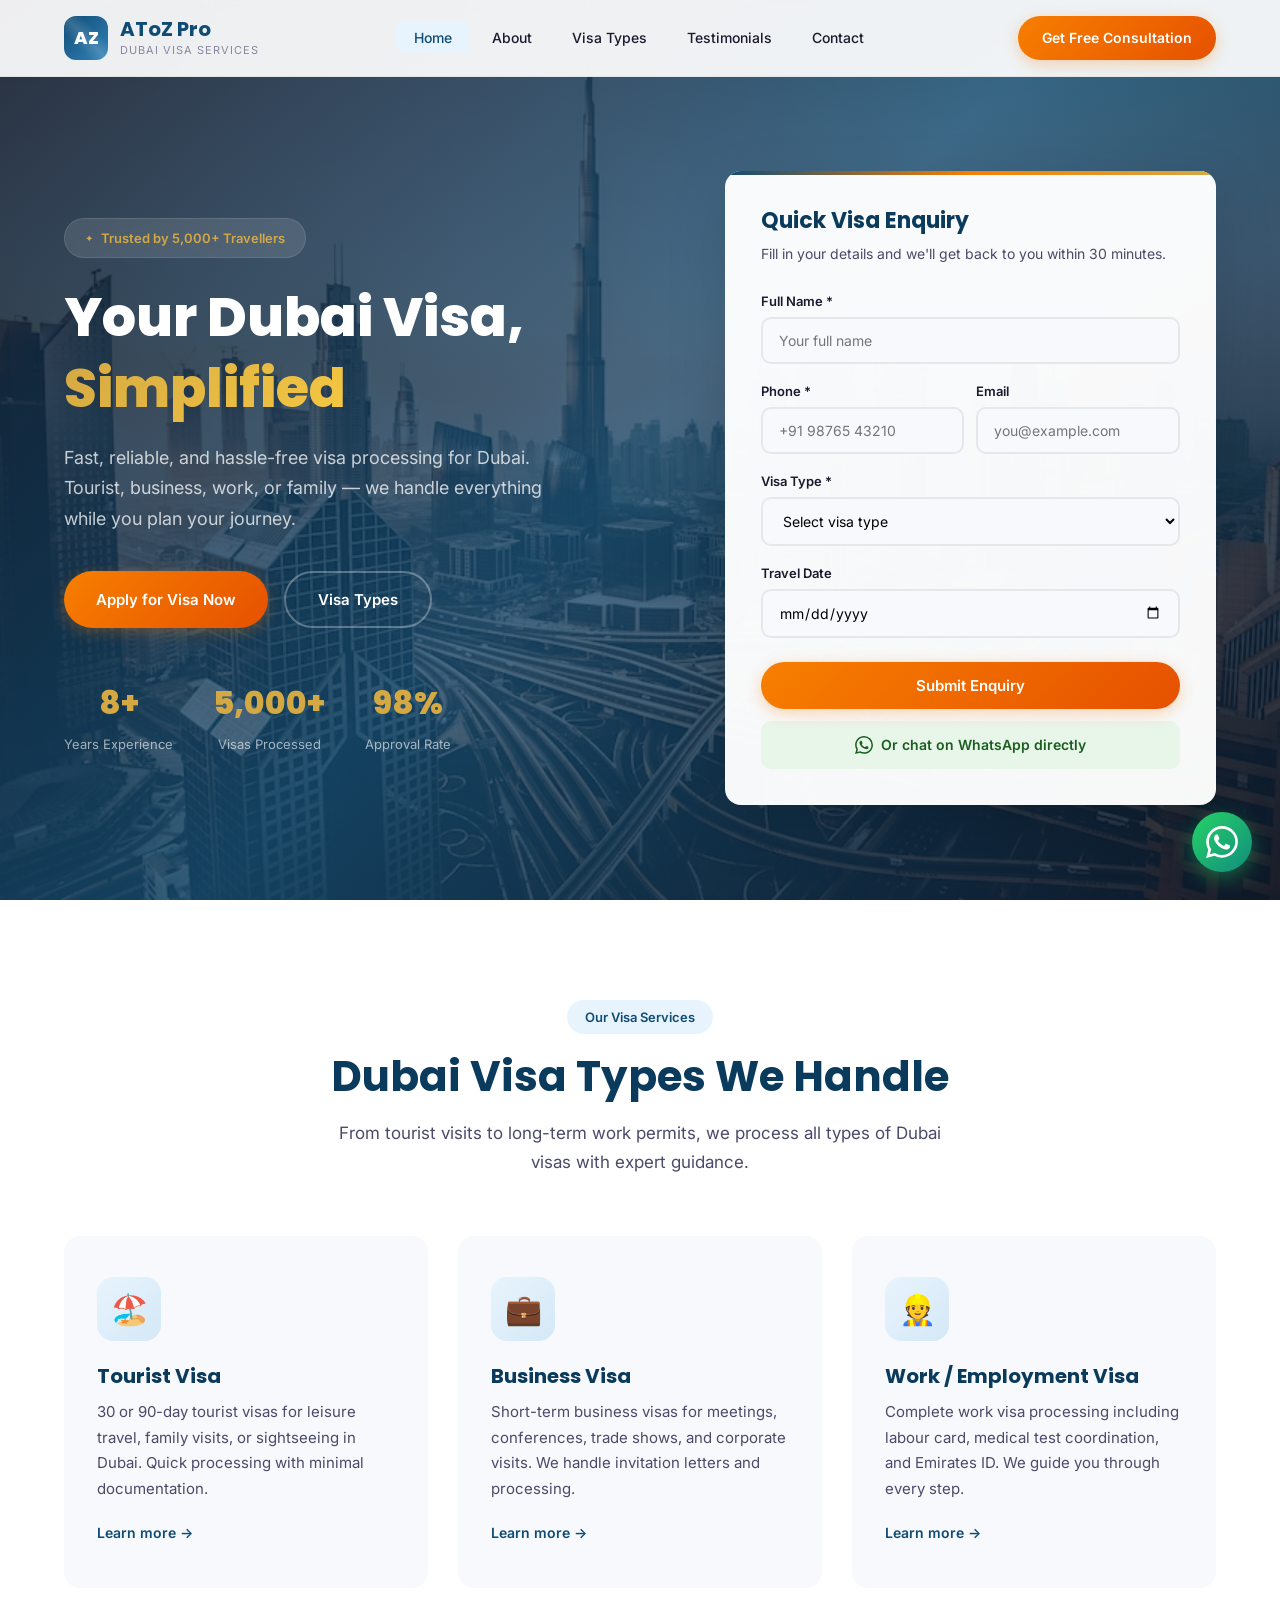
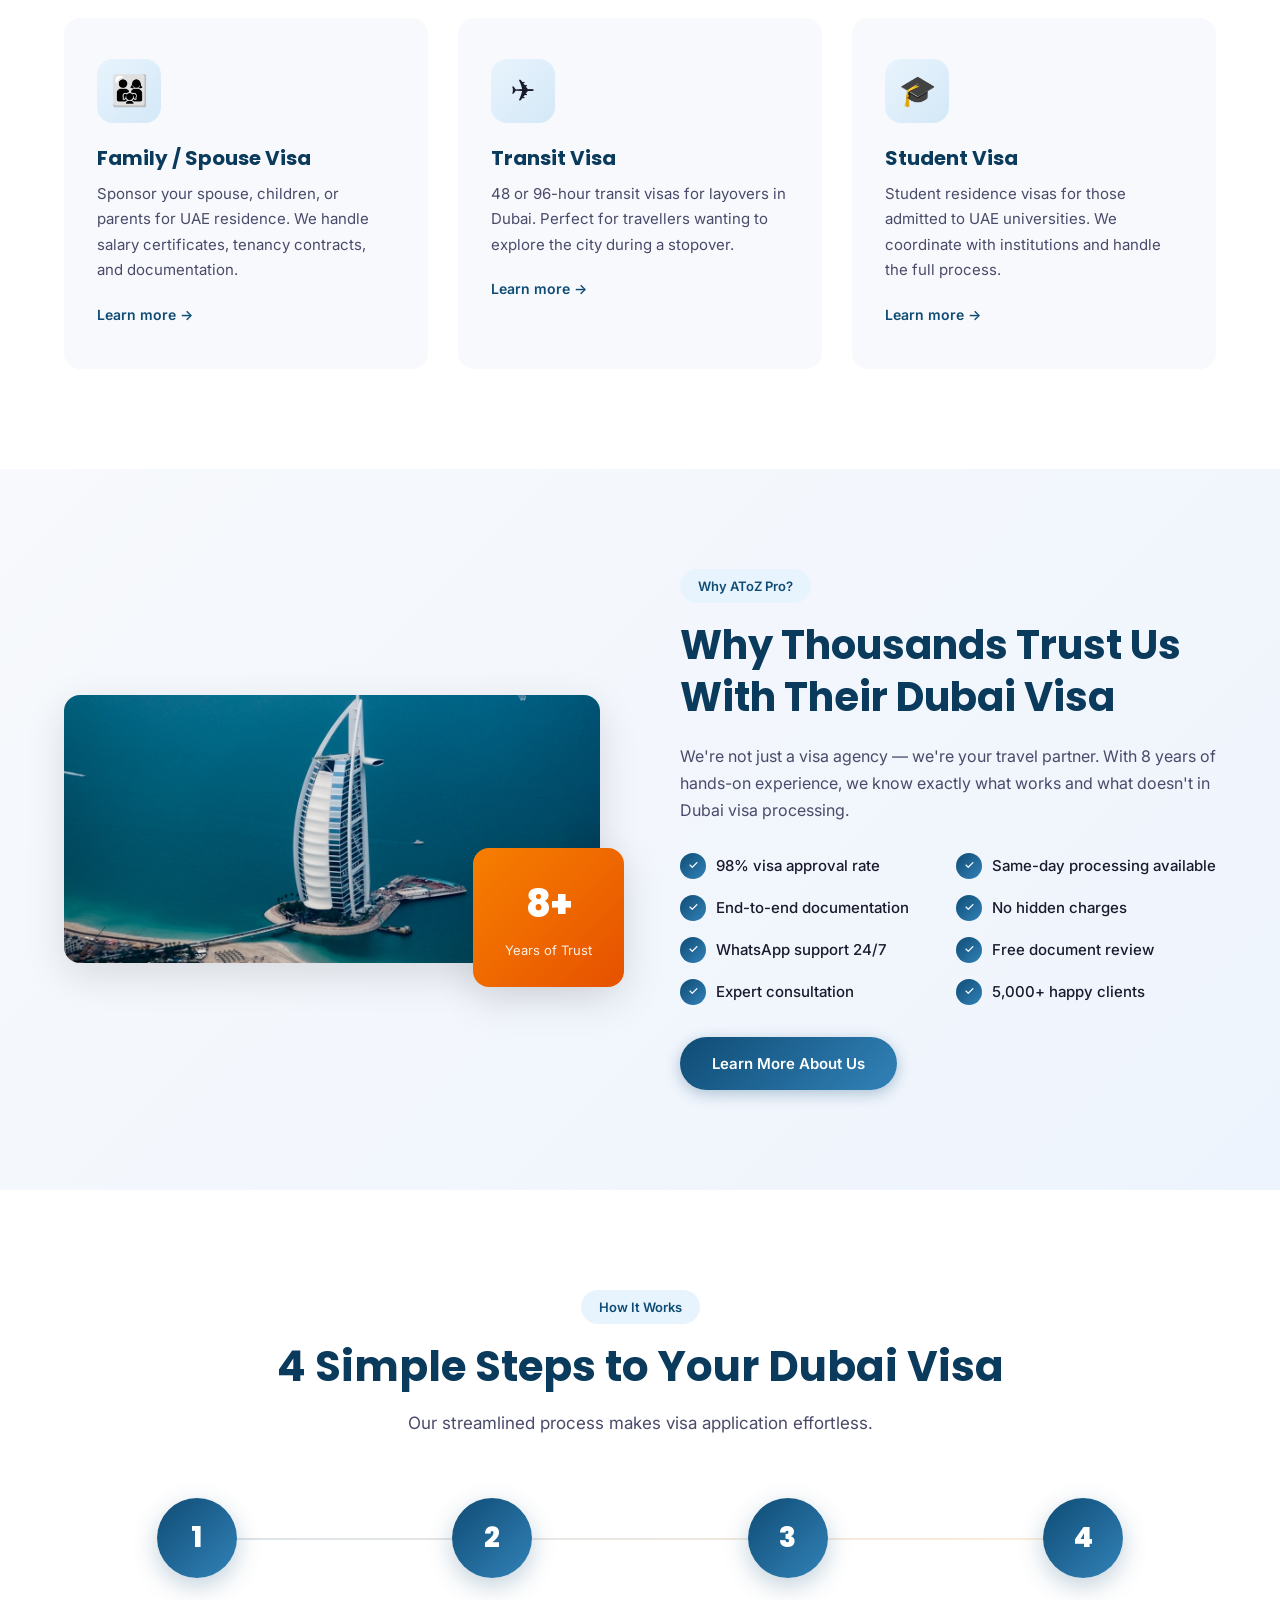
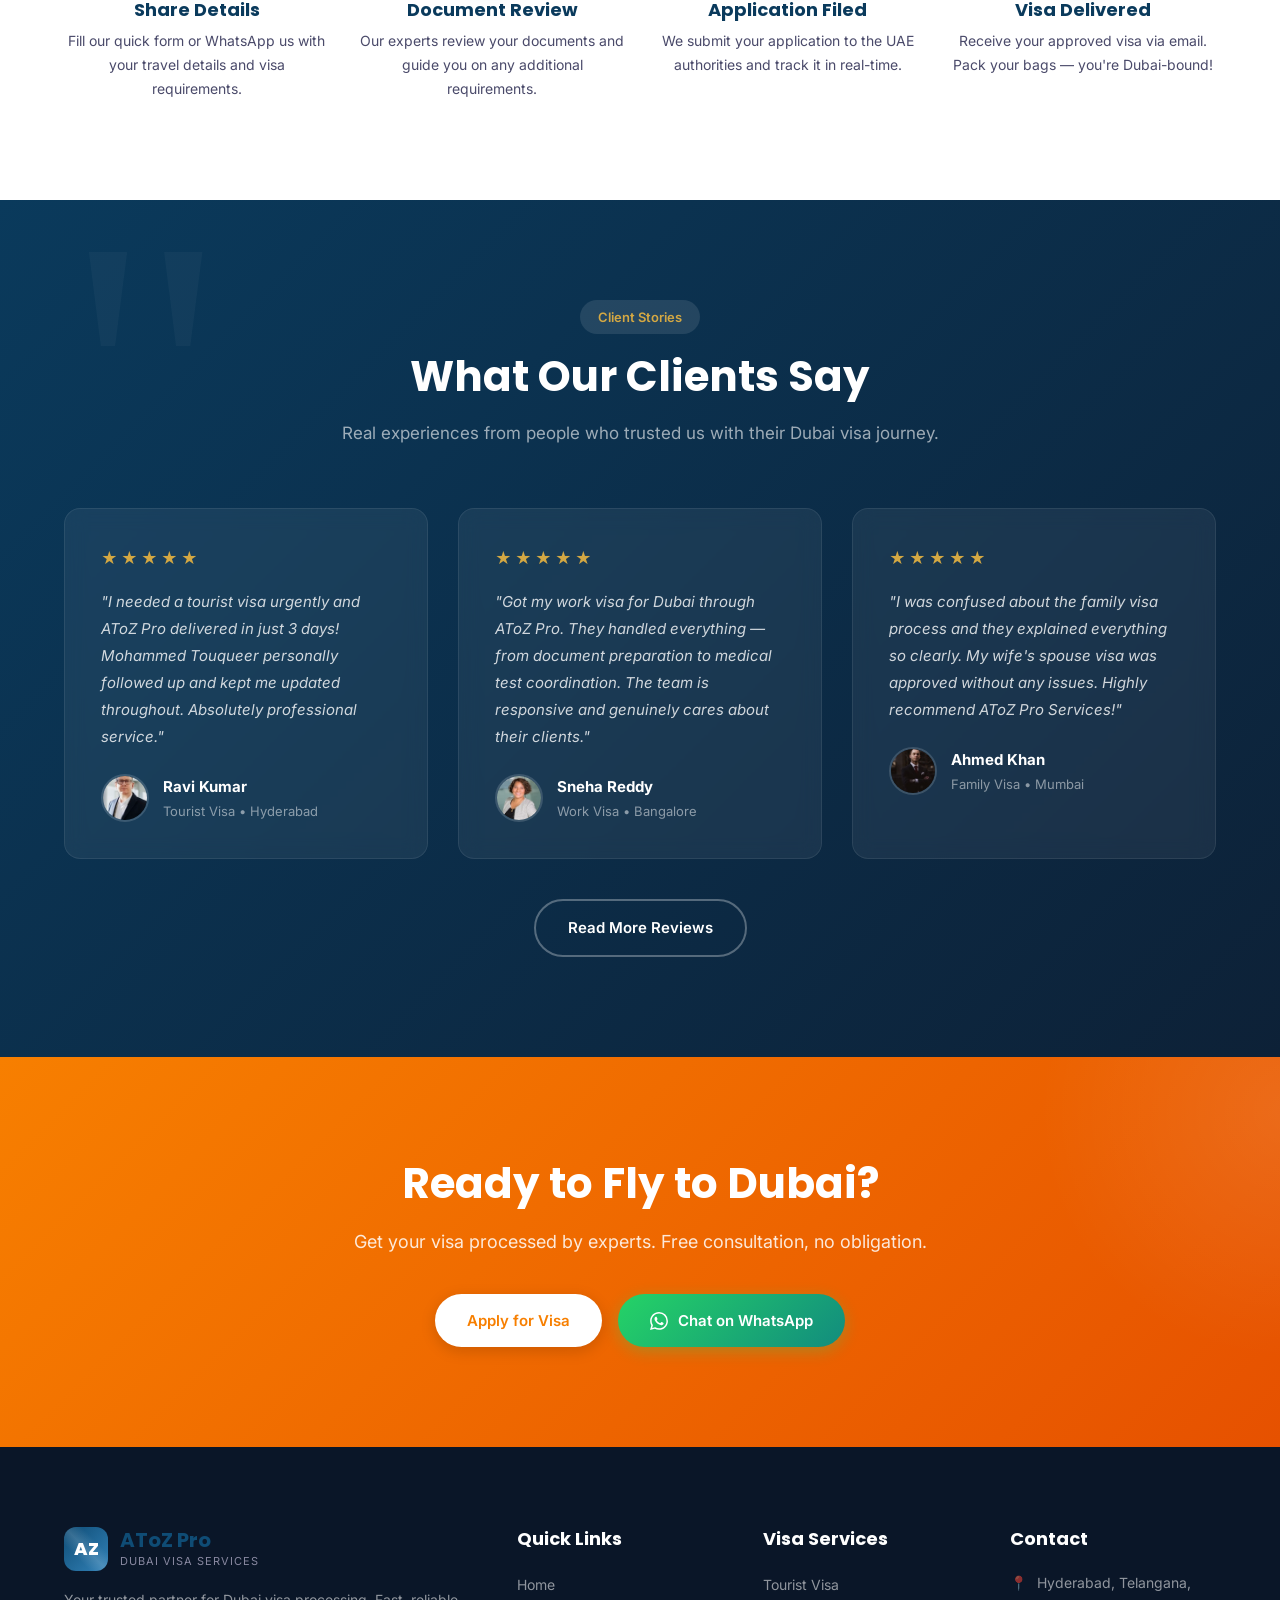
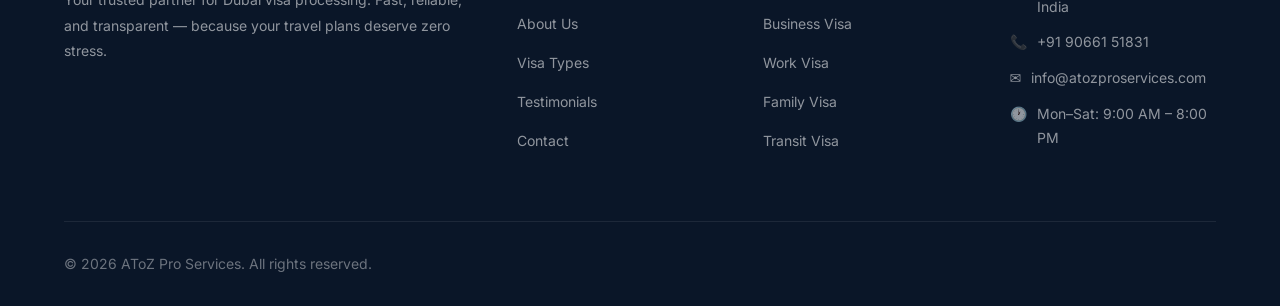
==== index.html @ 7c302116 "Initial commit — AToZ Pro Services website" ====
<!DOCTYPE html>
<html lang="en">
<head>
  <meta charset="UTF-8">
  <meta name="viewport" content="width=device-width, initial-scale=1.0">
  <title>AToZ Pro Services — Dubai Visa Experts | Fast & Reliable Visa Processing</title>
  <meta name="description" content="AToZ Pro Services offers expert Dubai visa processing — tourist, business, work & family visas. 8 years of experience. Get your visa approved fast.">
  <link rel="preconnect" href="https://fonts.googleapis.com">
  <link rel="preconnect" href="https://fonts.gstatic.com" crossorigin>
  <link href="https://fonts.googleapis.com/css2?family=Inter:wght@400;500;600;700&family=Poppins:wght@600;700;800&display=swap" rel="stylesheet">
  <link rel="stylesheet" href="css/style.css">
</head>
<body>

  <!-- Navbar -->
  <nav class="navbar" id="navbar">
    <div class="container nav-inner">
      <a href="index.html" class="logo">
        <div class="logo-mark"><span>AZ</span></div>
        <div class="logo-text">
          <strong>AToZ Pro</strong>
          <small>Dubai Visa Services</small>
        </div>
      </a>
      <ul class="nav-links">
        <li><a href="index.html" class="active">Home</a></li>
        <li><a href="about.html">About</a></li>
        <li><a href="services.html">Visa Types</a></li>
        <li><a href="testimonials.html">Testimonials</a></li>
        <li><a href="contact.html">Contact</a></li>
      </ul>
      <div class="nav-cta">
        <a href="contact.html" class="btn btn-accent">Get Free Consultation</a>
      </div>
      <button class="hamburger" id="hamburger" aria-label="Menu">
        <span></span><span></span><span></span>
      </button>
    </div>
    <div class="mobile-nav" id="mobileNav">
      <a href="index.html">Home</a>
      <a href="about.html">About</a>
      <a href="services.html">Visa Types</a>
      <a href="testimonials.html">Testimonials</a>
      <a href="contact.html">Contact</a>
      <a href="contact.html" class="btn btn-accent" style="margin-top:8px;text-align:center;display:block;">Get Free Consultation</a>
    </div>
  </nav>

  <!-- Hero -->
  <section class="hero">
    <div class="hero-bg">
      <img src="img/dubai-skyline.jpg" alt="Dubai Skyline" loading="eager">
    </div>
    <div class="hero-particles" id="particles"></div>
    <div class="container hero-grid">
      <div class="hero-content">
        <div class="hero-badge">Trusted by 5,000+ Travellers</div>
        <h1>Your Dubai Visa, <span>Simplified</span></h1>
        <p class="hero-text">Fast, reliable, and hassle-free visa processing for Dubai. Tourist, business, work, or family — we handle everything while you plan your journey.</p>
        <div class="hero-actions">
          <a href="contact.html" class="btn btn-accent">Apply for Visa Now</a>
          <a href="services.html" class="btn btn-outline" style="border-color:rgba(255,255,255,0.3);color:white;">Visa Types</a>
        </div>
        <div class="hero-stats">
          <div class="hero-stat">
            <strong>8+</strong>
            <span>Years Experience</span>
          </div>
          <div class="hero-stat">
            <strong>5,000+</strong>
            <span>Visas Processed</span>
          </div>
          <div class="hero-stat">
            <strong>98%</strong>
            <span>Approval Rate</span>
          </div>
        </div>
      </div>
      <div class="hero-form-card">
        <h3>Quick Visa Enquiry</h3>
        <p>Fill in your details and we'll get back to you within 30 minutes.</p>
        <form id="heroForm">
          <div class="form-group">
            <label>Full Name *</label>
            <input type="text" id="heroName" placeholder="Your full name" required>
          </div>
          <div class="form-row">
            <div class="form-group">
              <label>Phone *</label>
              <input type="tel" id="heroPhone" placeholder="+91 98765 43210" required>
            </div>
            <div class="form-group">
              <label>Email</label>
              <input type="email" id="heroEmail" placeholder="you@example.com">
            </div>
          </div>
          <div class="form-group">
            <label>Visa Type *</label>
            <select id="heroVisaType" required>
              <option value="">Select visa type</option>
              <option value="tourist">Tourist Visa</option>
              <option value="business">Business Visa</option>
              <option value="work">Work / Employment Visa</option>
              <option value="family">Family / Spouse Visa</option>
              <option value="transit">Transit Visa</option>
              <option value="student">Student Visa</option>
              <option value="other">Other</option>
            </select>
          </div>
          <div class="form-group">
            <label>Travel Date</label>
            <input type="date" id="heroTravelDate">
          </div>
          <button type="submit" class="btn btn-accent">Submit Enquiry</button>
          <a href="https://wa.me/919066151831?text=Hi%20AToZ%20Pro%2C%20I%20need%20help%20with%20my%20Dubai%20visa" class="form-whatsapp" target="_blank">
            <svg width="18" height="18" viewBox="0 0 24 24" fill="currentColor"><path d="M17.472 14.382c-.297-.149-1.758-.867-2.03-.967-.273-.099-.471-.148-.67.15-.197.297-.767.966-.94 1.164-.173.199-.347.223-.644.075-.297-.15-1.255-.463-2.39-1.475-.883-.788-1.48-1.761-1.653-2.059-.173-.297-.018-.458.13-.606.134-.133.298-.347.446-.52.149-.174.198-.298.298-.497.099-.198.05-.371-.025-.52-.075-.149-.669-1.612-.916-2.207-.242-.579-.487-.5-.669-.51-.173-.008-.371-.01-.57-.01-.198 0-.52.074-.792.372-.272.297-1.04 1.016-1.04 2.479 0 1.462 1.065 2.875 1.213 3.074.149.198 2.096 3.2 5.077 4.487.709.306 1.262.489 1.694.625.712.227 1.36.195 1.871.118.571-.085 1.758-.719 2.006-1.413.248-.694.248-1.289.173-1.413-.074-.124-.272-.198-.57-.347m-5.421 7.403h-.004a9.87 9.87 0 01-5.031-1.378l-.361-.214-3.741.982.998-3.648-.235-.374a9.86 9.86 0 01-1.51-5.26c.001-5.45 4.436-9.884 9.888-9.884 2.64 0 5.122 1.03 6.988 2.898a9.825 9.825 0 012.893 6.994c-.003 5.45-4.437 9.884-9.885 9.884m8.413-18.297A11.815 11.815 0 0012.05 0C5.495 0 .16 5.335.157 11.892c0 2.096.547 4.142 1.588 5.945L.057 24l6.305-1.654a11.882 11.882 0 005.683 1.448h.005c6.554 0 11.89-5.335 11.893-11.893a11.821 11.821 0 00-3.48-8.413z"/></svg>
            Or chat on WhatsApp directly
          </a>
        </form>
      </div>
    </div>
  </section>

  <!-- Services -->
  <section class="services" id="services">
    <div class="container">
      <div class="section-header animate-on-scroll">
        <div class="section-tag">Our Visa Services</div>
        <h2>Dubai Visa Types We Handle</h2>
        <p>From tourist visits to long-term work permits, we process all types of Dubai visas with expert guidance.</p>
      </div>
      <div class="services-grid">
        <div class="service-card animate-on-scroll animate-delay-1">
          <div class="service-icon">🏖️</div>
          <h3>Tourist Visa</h3>
          <p>30 or 90-day tourist visas for leisure travel, family visits, or sightseeing in Dubai. Quick processing with minimal documentation.</p>
          <a href="services.html" class="service-link">Learn more →</a>
        </div>
        <div class="service-card animate-on-scroll animate-delay-2">
          <div class="service-icon">💼</div>
          <h3>Business Visa</h3>
          <p>Short-term business visas for meetings, conferences, trade shows, and corporate visits. We handle invitation letters and processing.</p>
          <a href="services.html" class="service-link">Learn more →</a>
        </div>
        <div class="service-card animate-on-scroll animate-delay-3">
          <div class="service-icon">👷</div>
          <h3>Work / Employment Visa</h3>
          <p>Complete work visa processing including labour card, medical test coordination, and Emirates ID. We guide you through every step.</p>
          <a href="services.html" class="service-link">Learn more →</a>
        </div>
        <div class="service-card animate-on-scroll animate-delay-1">
          <div class="service-icon">👨‍👩‍👧</div>
          <h3>Family / Spouse Visa</h3>
          <p>Sponsor your spouse, children, or parents for UAE residence. We handle salary certificates, tenancy contracts, and documentation.</p>
          <a href="services.html" class="service-link">Learn more →</a>
        </div>
        <div class="service-card animate-on-scroll animate-delay-2">
          <div class="service-icon">✈️</div>
          <h3>Transit Visa</h3>
          <p>48 or 96-hour transit visas for layovers in Dubai. Perfect for travellers wanting to explore the city during a stopover.</p>
          <a href="services.html" class="service-link">Learn more →</a>
        </div>
        <div class="service-card animate-on-scroll animate-delay-3">
          <div class="service-icon">🎓</div>
          <h3>Student Visa</h3>
          <p>Student residence visas for those admitted to UAE universities. We coordinate with institutions and handle the full process.</p>
          <a href="services.html" class="service-link">Learn more →</a>
        </div>
      </div>
    </div>
  </section>

  <!-- Why Us -->
  <section class="why-us">
    <div class="container why-grid">
      <div class="why-image animate-on-scroll">
        <img src="img/dubai-city.jpg" alt="Dubai City">
        <div class="why-img-badge">
          <strong>8+</strong>
          <span>Years of Trust</span>
        </div>
      </div>
      <div class="why-content animate-on-scroll">
        <div class="section-tag">Why AToZ Pro?</div>
        <h2>Why Thousands Trust Us With Their Dubai Visa</h2>
        <p>We're not just a visa agency — we're your travel partner. With 8 years of hands-on experience, we know exactly what works and what doesn't in Dubai visa processing.</p>
        <div class="why-features">
          <div class="why-feature">98% visa approval rate</div>
          <div class="why-feature">Same-day processing available</div>
          <div class="why-feature">End-to-end documentation</div>
          <div class="why-feature">No hidden charges</div>
          <div class="why-feature">WhatsApp support 24/7</div>
          <div class="why-feature">Free document review</div>
          <div class="why-feature">Expert consultation</div>
          <div class="why-feature">5,000+ happy clients</div>
        </div>
        <a href="about.html" class="btn btn-primary">Learn More About Us</a>
      </div>
    </div>
  </section>

  <!-- Process -->
  <section class="process">
    <div class="container">
      <div class="section-header animate-on-scroll">
        <div class="section-tag">How It Works</div>
        <h2>4 Simple Steps to Your Dubai Visa</h2>
        <p>Our streamlined process makes visa application effortless.</p>
      </div>
      <div class="process-grid">
        <div class="process-step animate-on-scroll animate-delay-1">
          <div class="process-number">1</div>
          <h3>Share Details</h3>
          <p>Fill our quick form or WhatsApp us with your travel details and visa requirements.</p>
        </div>
        <div class="process-step animate-on-scroll animate-delay-2">
          <div class="process-number">2</div>
          <h3>Document Review</h3>
          <p>Our experts review your documents and guide you on any additional requirements.</p>
        </div>
        <div class="process-step animate-on-scroll animate-delay-3">
          <div class="process-number">3</div>
          <h3>Application Filed</h3>
          <p>We submit your application to the UAE authorities and track it in real-time.</p>
        </div>
        <div class="process-step animate-on-scroll animate-delay-4">
          <div class="process-number">4</div>
          <h3>Visa Delivered</h3>
          <p>Receive your approved visa via email. Pack your bags — you're Dubai-bound!</p>
        </div>
      </div>
    </div>
  </section>

  <!-- Testimonials -->
  <section class="testimonials">
    <div class="container">
      <div class="section-header animate-on-scroll">
        <div class="section-tag" style="background:rgba(255,255,255,0.1);color:var(--gold);">Client Stories</div>
        <h2>What Our Clients Say</h2>
        <p>Real experiences from people who trusted us with their Dubai visa journey.</p>
      </div>
      <div class="testimonials-grid">
        <div class="testimonial-card animate-on-scroll animate-delay-1">
          <div class="testimonial-stars">★★★★★</div>
          <p class="testimonial-text">"I needed a tourist visa urgently and AToZ Pro delivered in just 3 days! Mohammed Touqueer personally followed up and kept me updated throughout. Absolutely professional service."</p>
          <div class="testimonial-author">
            <img src="img/testimonial-1.jpg" alt="Ravi Kumar">
            <div>
              <div class="testimonial-name">Ravi Kumar</div>
              <div class="testimonial-role">Tourist Visa • Hyderabad</div>
            </div>
          </div>
        </div>
        <div class="testimonial-card animate-on-scroll animate-delay-2">
          <div class="testimonial-stars">★★★★★</div>
          <p class="testimonial-text">"Got my work visa for Dubai through AToZ Pro. They handled everything — from document preparation to medical test coordination. The team is responsive and genuinely cares about their clients."</p>
          <div class="testimonial-author">
            <img src="img/testimonial-2.jpg" alt="Sneha Reddy">
            <div>
              <div class="testimonial-name">Sneha Reddy</div>
              <div class="testimonial-role">Work Visa • Bangalore</div>
            </div>
          </div>
        </div>
        <div class="testimonial-card animate-on-scroll animate-delay-3">
          <div class="testimonial-stars">★★★★★</div>
          <p class="testimonial-text">"I was confused about the family visa process and they explained everything so clearly. My wife's spouse visa was approved without any issues. Highly recommend AToZ Pro Services!"</p>
          <div class="testimonial-author">
            <img src="img/testimonial-3.jpg" alt="Ahmed Khan">
            <div>
              <div class="testimonial-name">Ahmed Khan</div>
              <div class="testimonial-role">Family Visa • Mumbai</div>
            </div>
          </div>
        </div>
      </div>
      <div style="text-align:center;margin-top:40px;">
        <a href="testimonials.html" class="btn btn-outline" style="border-color:rgba(255,255,255,0.3);color:white;">Read More Reviews</a>
      </div>
    </div>
  </section>

  <!-- CTA -->
  <section class="cta-section">
    <div class="container">
      <h2>Ready to Fly to Dubai?</h2>
      <p>Get your visa processed by experts. Free consultation, no obligation.</p>
      <div class="cta-buttons">
        <a href="contact.html" class="btn btn-primary">Apply for Visa</a>
        <a href="https://wa.me/919066151831?text=Hi%20AToZ%20Pro%2C%20I%20need%20help%20with%20my%20Dubai%20visa" class="btn btn-whatsapp" target="_blank">
          <svg width="18" height="18" viewBox="0 0 24 24" fill="currentColor"><path d="M17.472 14.382c-.297-.149-1.758-.867-2.03-.967-.273-.099-.471-.148-.67.15-.197.297-.767.966-.94 1.164-.173.199-.347.223-.644.075-.297-.15-1.255-.463-2.39-1.475-.883-.788-1.48-1.761-1.653-2.059-.173-.297-.018-.458.13-.606.134-.133.298-.347.446-.52.149-.174.198-.298.298-.497.099-.198.05-.371-.025-.52-.075-.149-.669-1.612-.916-2.207-.242-.579-.487-.5-.669-.51-.173-.008-.371-.01-.57-.01-.198 0-.52.074-.792.372-.272.297-1.04 1.016-1.04 2.479 0 1.462 1.065 2.875 1.213 3.074.149.198 2.096 3.2 5.077 4.487.709.306 1.262.489 1.694.625.712.227 1.36.195 1.871.118.571-.085 1.758-.719 2.006-1.413.248-.694.248-1.289.173-1.413-.074-.124-.272-.198-.57-.347m-5.421 7.403h-.004a9.87 9.87 0 01-5.031-1.378l-.361-.214-3.741.982.998-3.648-.235-.374a9.86 9.86 0 01-1.51-5.26c.001-5.45 4.436-9.884 9.888-9.884 2.64 0 5.122 1.03 6.988 2.898a9.825 9.825 0 012.893 6.994c-.003 5.45-4.437 9.884-9.885 9.884m8.413-18.297A11.815 11.815 0 0012.05 0C5.495 0 .16 5.335.157 11.892c0 2.096.547 4.142 1.588 5.945L.057 24l6.305-1.654a11.882 11.882 0 005.683 1.448h.005c6.554 0 11.89-5.335 11.893-11.893a11.821 11.821 0 00-3.48-8.413z"/></svg>
          Chat on WhatsApp
        </a>
      </div>
    </div>
  </section>

  <!-- Footer -->
  <footer class="footer">
    <div class="container">
      <div class="footer-grid">
        <div class="footer-brand">
          <a href="index.html" class="logo" style="color:white;">
            <div class="logo-mark"><span>AZ</span></div>
            <div class="logo-text">
              <strong>AToZ Pro</strong>
              <small>Dubai Visa Services</small>
            </div>
          </a>
          <p>Your trusted partner for Dubai visa processing. Fast, reliable, and transparent — because your travel plans deserve zero stress.</p>
        </div>
        <div>
          <h4>Quick Links</h4>
          <ul class="footer-links">
            <li><a href="index.html">Home</a></li>
            <li><a href="about.html">About Us</a></li>
            <li><a href="services.html">Visa Types</a></li>
            <li><a href="testimonials.html">Testimonials</a></li>
            <li><a href="contact.html">Contact</a></li>
          </ul>
        </div>
        <div>
          <h4>Visa Services</h4>
          <ul class="footer-links">
            <li><a href="services.html">Tourist Visa</a></li>
            <li><a href="services.html">Business Visa</a></li>
            <li><a href="services.html">Work Visa</a></li>
            <li><a href="services.html">Family Visa</a></li>
            <li><a href="services.html">Transit Visa</a></li>
          </ul>
        </div>
        <div>
          <h4>Contact</h4>
          <div class="footer-contact-item"><span>📍</span> Hyderabad, Telangana, India</div>
          <div class="footer-contact-item"><span>📞</span> +91 90661 51831</div>
          <div class="footer-contact-item"><span>✉️</span> info@atozproservices.com</div>
          <div class="footer-contact-item"><span>🕐</span> Mon–Sat: 9:00 AM – 8:00 PM</div>
        </div>
      </div>
      <div class="footer-bottom">
        <p>© 2026 AToZ Pro Services. All rights reserved.</p>
      </div>
    </div>
  </footer>

  <!-- WhatsApp Float -->
  <a href="https://wa.me/919066151831?text=Hi%20AToZ%20Pro%2C%20I%20need%20help%20with%20my%20Dubai%20visa" class="whatsapp-float" target="_blank" aria-label="Chat on WhatsApp">
    <svg viewBox="0 0 24 24"><path d="M17.472 14.382c-.297-.149-1.758-.867-2.03-.967-.273-.099-.471-.148-.67.15-.197.297-.767.966-.94 1.164-.173.199-.347.223-.644.075-.297-.15-1.255-.463-2.39-1.475-.883-.788-1.48-1.761-1.653-2.059-.173-.297-.018-.458.13-.606.134-.133.298-.347.446-.52.149-.174.198-.298.298-.497.099-.198.05-.371-.025-.52-.075-.149-.669-1.612-.916-2.207-.242-.579-.487-.5-.669-.51-.173-.008-.371-.01-.57-.01-.198 0-.52.074-.792.372-.272.297-1.04 1.016-1.04 2.479 0 1.462 1.065 2.875 1.213 3.074.149.198 2.096 3.2 5.077 4.487.709.306 1.262.489 1.694.625.712.227 1.36.195 1.871.118.571-.085 1.758-.719 2.006-1.413.248-.694.248-1.289.173-1.413-.074-.124-.272-.198-.57-.347m-5.421 7.403h-.004a9.87 9.87 0 01-5.031-1.378l-.361-.214-3.741.982.998-3.648-.235-.374a9.86 9.86 0 01-1.51-5.26c.001-5.45 4.436-9.884 9.888-9.884 2.64 0 5.122 1.03 6.988 2.898a9.825 9.825 0 012.893 6.994c-.003 5.45-4.437 9.884-9.885 9.884m8.413-18.297A11.815 11.815 0 0012.05 0C5.495 0 .16 5.335.157 11.892c0 2.096.547 4.142 1.588 5.945L.057 24l6.305-1.654a11.882 11.882 0 005.683 1.448h.005c6.554 0 11.89-5.335 11.893-11.893a11.821 11.821 0 00-3.48-8.413z"/></svg>
  </a>

  <script src="js/main.js"></script>
</body>
</html>
---- css/style.css ----
/* ============================================
   AToZ Pro Services — Dubai Visa Services
   ============================================ */

*,
*::before,
*::after {
  margin: 0;
  padding: 0;
  box-sizing: border-box;
}

:root {
  --primary: #0f4c75;
  --primary-dark: #0a3a5c;
  --primary-light: #e8f4fd;
  --secondary: #3282b8;
  --accent: #f77f00;
  --accent-light: #fff3e0;
  --gold: #d4a843;
  --text: #1a1a2e;
  --text-light: #4a4a6a;
  --text-muted: #8888a0;
  --bg: #ffffff;
  --bg-soft: #f7f9fc;
  --bg-dark: #0a1628;
  --white: #ffffff;
  --shadow: 0 4px 20px rgba(0,0,0,0.06);
  --shadow-lg: 0 12px 40px rgba(0,0,0,0.12);
  --shadow-xl: 0 20px 60px rgba(0,0,0,0.15);
  --radius: 16px;
  --radius-sm: 10px;
  --font-heading: 'Poppins', 'Segoe UI', system-ui, sans-serif;
  --font-body: 'Inter', 'Segoe UI', system-ui, sans-serif;
}

html {
  scroll-behavior: smooth;
}

body {
  font-family: var(--font-body);
  color: var(--text);
  background: var(--bg);
  line-height: 1.7;
  font-size: 16px;
  overflow-x: hidden;
}

h1, h2, h3, h4, h5 {
  font-family: var(--font-heading);
  line-height: 1.3;
  color: var(--primary-dark);
}

a {
  text-decoration: none;
  color: inherit;
}

img {
  max-width: 100%;
  display: block;
}

.container {
  max-width: 1200px;
  margin: 0 auto;
  padding: 0 24px;
}

/* ---------- Buttons ---------- */
.btn {
  display: inline-flex;
  align-items: center;
  gap: 10px;
  padding: 14px 32px;
  border-radius: 50px;
  font-weight: 600;
  font-size: 15px;
  transition: all 0.35s cubic-bezier(0.25, 0.46, 0.45, 0.94);
  cursor: pointer;
  border: none;
  font-family: var(--font-body);
  position: relative;
  overflow: hidden;
}

.btn::before {
  content: '';
  position: absolute;
  top: 0;
  left: -100%;
  width: 100%;
  height: 100%;
  background: linear-gradient(90deg, transparent, rgba(255,255,255,0.2), transparent);
  transition: left 0.5s ease;
}

.btn:hover::before {
  left: 100%;
}

.btn-primary {
  background: linear-gradient(135deg, var(--primary), var(--secondary));
  color: var(--white);
  box-shadow: 0 4px 15px rgba(15,76,117,0.3);
}

.btn-primary:hover {
  transform: translateY(-3px);
  box-shadow: 0 8px 25px rgba(15,76,117,0.4);
}

.btn-accent {
  background: linear-gradient(135deg, var(--accent), #e65100);
  color: var(--white);
  box-shadow: 0 4px 15px rgba(247,127,0,0.3);
}

.btn-accent:hover {
  transform: translateY(-3px);
  box-shadow: 0 8px 25px rgba(247,127,0,0.4);
}

.btn-outline {
  background: transparent;
  color: var(--primary);
  border: 2px solid var(--primary);
}

.btn-outline:hover {
  background: var(--primary);
  color: var(--white);
  transform: translateY(-3px);
}

.btn-whatsapp {
  background: linear-gradient(135deg, #25d366, #128c7e);
  color: var(--white);
  box-shadow: 0 4px 15px rgba(37,211,102,0.3);
}

.btn-whatsapp:hover {
  transform: translateY(-3px);
  box-shadow: 0 8px 25px rgba(37,211,102,0.4);
}

/* ---------- Navbar ---------- */
.navbar {
  position: fixed;
  top: 0;
  width: 100%;
  z-index: 1000;
  background: rgba(255,255,255,0.92);
  backdrop-filter: blur(20px);
  border-bottom: 1px solid rgba(0,0,0,0.05);
  transition: all 0.3s ease;
}

.navbar.scrolled {
  box-shadow: var(--shadow);
}

.nav-inner {
  display: flex;
  align-items: center;
  justify-content: space-between;
  height: 76px;
}

.logo {
  display: flex;
  align-items: center;
  gap: 12px;
}

.logo-mark {
  width: 44px;
  height: 44px;
  background: linear-gradient(135deg, var(--primary), var(--secondary));
  border-radius: 12px;
  display: flex;
  align-items: center;
  justify-content: center;
  position: relative;
  overflow: hidden;
}

.logo-mark::after {
  content: '';
  position: absolute;
  top: -50%;
  left: -50%;
  width: 200%;
  height: 200%;
  background: linear-gradient(45deg, transparent 40%, rgba(255,255,255,0.15) 50%, transparent 60%);
  animation: logoShine 3s ease-in-out infinite;
}

@keyframes logoShine {
  0%, 100% { transform: translateX(-100%) rotate(45deg); }
  50% { transform: translateX(100%) rotate(45deg); }
}

.logo-mark span {
  font-family: var(--font-heading);
  font-weight: 800;
  font-size: 18px;
  color: white;
  position: relative;
  z-index: 1;
}

.logo-text {
  display: flex;
  flex-direction: column;
}

.logo-text strong {
  font-family: var(--font-heading);
  font-size: 20px;
  font-weight: 700;
  color: var(--primary);
  line-height: 1.2;
}

.logo-text small {
  font-size: 11px;
  color: var(--text-muted);
  letter-spacing: 1px;
  text-transform: uppercase;
}

.nav-links {
  display: flex;
  list-style: none;
  gap: 4px;
}

.nav-links a {
  padding: 8px 18px;
  font-weight: 500;
  font-size: 14px;
  color: var(--text);
  border-radius: 8px;
  transition: all 0.25s ease;
  position: relative;
}

.nav-links a:hover,
.nav-links a.active {
  color: var(--primary);
  background: var(--primary-light);
}

.nav-cta .btn {
  padding: 10px 24px;
  font-size: 14px;
}

.hamburger {
  display: none;
  flex-direction: column;
  gap: 5px;
  cursor: pointer;
  background: none;
  border: none;
  padding: 4px;
}

.hamburger span {
  width: 24px;
  height: 2px;
  background: var(--text);
  border-radius: 2px;
  transition: all 0.3s ease;
}

.mobile-nav {
  display: none;
  position: fixed;
  top: 76px;
  left: 0;
  right: 0;
  background: var(--white);
  padding: 16px;
  box-shadow: var(--shadow-lg);
  z-index: 999;
}

.mobile-nav.open {
  display: block;
}

.mobile-nav a {
  display: block;
  padding: 12px 16px;
  color: var(--text);
  font-weight: 500;
  border-radius: var(--radius-sm);
  transition: all 0.2s;
}

.mobile-nav a:hover {
  background: var(--primary-light);
  color: var(--primary);
}

/* ---------- Hero ---------- */
.hero {
  min-height: 100vh;
  display: flex;
  align-items: center;
  position: relative;
  overflow: hidden;
  padding-top: 76px;
}

.hero-bg {
  position: absolute;
  inset: 0;
  z-index: 0;
}

.hero-bg img {
  width: 100%;
  height: 100%;
  object-fit: cover;
}

.hero-bg::after {
  content: '';
  position: absolute;
  inset: 0;
  background: linear-gradient(135deg, rgba(10,22,40,0.88) 0%, rgba(15,76,117,0.75) 50%, rgba(10,22,40,0.85) 100%);
}

.hero-particles {
  position: absolute;
  inset: 0;
  z-index: 1;
  overflow: hidden;
}

.particle {
  position: absolute;
  width: 6px;
  height: 6px;
  background: rgba(255,255,255,0.15);
  border-radius: 50%;
  animation: float linear infinite;
}

@keyframes float {
  0% { transform: translateY(100vh) rotate(0deg); opacity: 0; }
  10% { opacity: 1; }
  90% { opacity: 1; }
  100% { transform: translateY(-10vh) rotate(720deg); opacity: 0; }
}

.hero .container {
  position: relative;
  z-index: 2;
}

.hero-grid {
  display: grid;
  grid-template-columns: 1.1fr 0.9fr;
  gap: 60px;
  align-items: center;
}

.hero-content {
  color: var(--white);
}

.hero-badge {
  display: inline-flex;
  align-items: center;
  gap: 8px;
  background: rgba(255,255,255,0.12);
  backdrop-filter: blur(10px);
  color: var(--gold);
  padding: 8px 20px;
  border-radius: 50px;
  font-size: 13px;
  font-weight: 600;
  margin-bottom: 24px;
  border: 1px solid rgba(255,255,255,0.1);
  animation: fadeInUp 0.8s ease;
}

.hero-badge::before {
  content: '✦';
  font-size: 10px;
}

.hero h1 {
  font-size: 54px;
  font-weight: 800;
  margin-bottom: 20px;
  color: var(--white);
  animation: fadeInUp 0.8s ease 0.1s both;
}

.hero h1 span {
  background: linear-gradient(135deg, var(--gold), #f5c842);
  -webkit-background-clip: text;
  -webkit-text-fill-color: transparent;
  background-clip: text;
}

.hero-text {
  font-size: 18px;
  color: rgba(255,255,255,0.75);
  margin-bottom: 36px;
  max-width: 520px;
  animation: fadeInUp 0.8s ease 0.2s both;
}

.hero-actions {
  display: flex;
  gap: 16px;
  flex-wrap: wrap;
  animation: fadeInUp 0.8s ease 0.3s both;
}

.hero-stats {
  display: flex;
  gap: 40px;
  margin-top: 48px;
  animation: fadeInUp 0.8s ease 0.4s both;
}

.hero-stat {
  text-align: center;
}

.hero-stat strong {
  display: block;
  font-family: var(--font-heading);
  font-size: 32px;
  font-weight: 800;
  color: var(--gold);
}

.hero-stat span {
  font-size: 13px;
  color: rgba(255,255,255,0.6);
}

/* Hero Form Card */
.hero-form-card {
  background: rgba(255,255,255,0.97);
  border-radius: var(--radius);
  padding: 36px;
  box-shadow: var(--shadow-xl);
  animation: fadeInRight 0.8s ease 0.3s both;
  position: relative;
  overflow: hidden;
}

.hero-form-card::before {
  content: '';
  position: absolute;
  top: 0;
  left: 0;
  right: 0;
  height: 4px;
  background: linear-gradient(90deg, var(--primary), var(--accent), var(--gold));
}

.hero-form-card h3 {
  font-size: 22px;
  margin-bottom: 6px;
  color: var(--primary-dark);
}

.hero-form-card > p {
  color: var(--text-light);
  font-size: 14px;
  margin-bottom: 24px;
}

.form-group {
  margin-bottom: 16px;
}

.form-group label {
  display: block;
  font-weight: 600;
  font-size: 13px;
  color: var(--text);
  margin-bottom: 5px;
}

.form-group input,
.form-group select,
.form-group textarea {
  width: 100%;
  padding: 13px 16px;
  border: 2px solid rgba(0,0,0,0.07);
  border-radius: var(--radius-sm);
  font-family: var(--font-body);
  font-size: 14px;
  transition: all 0.25s ease;
  background: var(--bg-soft);
}

.form-group input:focus,
.form-group select:focus,
.form-group textarea:focus {
  outline: none;
  border-color: var(--primary);
  background: var(--white);
  box-shadow: 0 0 0 4px rgba(15,76,117,0.08);
}

.form-group textarea {
  resize: vertical;
  min-height: 80px;
}

.form-row {
  display: grid;
  grid-template-columns: 1fr 1fr;
  gap: 12px;
}

.hero-form-card .btn {
  width: 100%;
  justify-content: center;
  margin-top: 8px;
}

.form-whatsapp {
  display: flex;
  align-items: center;
  justify-content: center;
  gap: 8px;
  margin-top: 12px;
  padding: 12px;
  background: #e8f5e9;
  border-radius: var(--radius-sm);
  color: #1b5e20;
  font-weight: 600;
  font-size: 14px;
  transition: all 0.25s ease;
}

.form-whatsapp:hover {
  background: #c8e6c9;
  transform: translateY(-1px);
}

/* ---------- Section Styles ---------- */
.section-header {
  text-align: center;
  margin-bottom: 60px;
}

.section-tag {
  display: inline-flex;
  align-items: center;
  gap: 8px;
  background: var(--primary-light);
  color: var(--primary);
  padding: 6px 18px;
  border-radius: 50px;
  font-size: 13px;
  font-weight: 600;
  margin-bottom: 16px;
}

.section-header h2 {
  font-size: 42px;
  margin-bottom: 14px;
}

.section-header p {
  color: var(--text-light);
  font-size: 17px;
  max-width: 620px;
  margin: 0 auto;
}

/* ---------- Services ---------- */
.services {
  padding: 100px 0;
  background: var(--white);
}

.services-grid {
  display: grid;
  grid-template-columns: repeat(3, 1fr);
  gap: 30px;
}

.service-card {
  background: var(--bg-soft);
  border-radius: var(--radius);
  padding: 40px 32px;
  transition: all 0.4s cubic-bezier(0.25, 0.46, 0.45, 0.94);
  border: 1px solid transparent;
  position: relative;
  overflow: hidden;
}

.service-card::before {
  content: '';
  position: absolute;
  top: 0;
  left: 0;
  right: 0;
  height: 4px;
  background: linear-gradient(90deg, var(--primary), var(--accent));
  opacity: 0;
  transition: opacity 0.3s ease;
}

.service-card:hover {
  border-color: rgba(15,76,117,0.1);
  box-shadow: var(--shadow-lg);
  transform: translateY(-8px);
}

.service-card:hover::before {
  opacity: 1;
}

.service-icon {
  width: 64px;
  height: 64px;
  background: linear-gradient(135deg, var(--primary-light), #d4e8f7);
  border-radius: 16px;
  display: flex;
  align-items: center;
  justify-content: center;
  font-size: 30px;
  margin-bottom: 22px;
  transition: transform 0.3s ease;
}

.service-card:hover .service-icon {
  transform: scale(1.1) rotate(-3deg);
}

.service-card h3 {
  font-size: 20px;
  margin-bottom: 10px;
}

.service-card p {
  color: var(--text-light);
  font-size: 15px;
  margin-bottom: 18px;
}

.service-link {
  color: var(--primary);
  font-weight: 600;
  font-size: 14px;
  display: inline-flex;
  align-items: center;
  gap: 6px;
  transition: gap 0.25s ease;
}

.service-link:hover {
  gap: 12px;
}

/* ---------- About / Why Us ---------- */
.why-us {
  padding: 100px 0;
  background: linear-gradient(135deg, var(--bg-soft) 0%, #eef4fd 100%);
}

.why-grid {
  display: grid;
  grid-template-columns: 1fr 1fr;
  gap: 80px;
  align-items: center;
}

.why-image {
  position: relative;
}

.why-image img {
  border-radius: var(--radius);
  box-shadow: var(--shadow-lg);
  width: 100%;
}

.why-img-badge {
  position: absolute;
  bottom: -24px;
  right: -24px;
  background: linear-gradient(135deg, var(--accent), #e65100);
  color: var(--white);
  border-radius: var(--radius);
  padding: 24px 32px;
  text-align: center;
  box-shadow: var(--shadow-lg);
}

.why-img-badge strong {
  display: block;
  font-family: var(--font-heading);
  font-size: 38px;
  font-weight: 800;
}

.why-img-badge span {
  font-size: 13px;
  opacity: 0.9;
}

.why-content h2 {
  font-size: 40px;
  margin-bottom: 20px;
}

.why-content > p {
  color: var(--text-light);
  margin-bottom: 28px;
  font-size: 16px;
}

.why-features {
  display: grid;
  grid-template-columns: 1fr 1fr;
  gap: 16px;
  margin-bottom: 32px;
}

.why-feature {
  display: flex;
  align-items: center;
  gap: 10px;
  font-weight: 500;
  font-size: 15px;
}

.why-feature::before {
  content: '✓';
  width: 26px;
  height: 26px;
  background: linear-gradient(135deg, var(--primary), var(--secondary));
  color: white;
  border-radius: 50%;
  display: flex;
  align-items: center;
  justify-content: center;
  font-size: 12px;
  flex-shrink: 0;
}

/* ---------- Process ---------- */
.process {
  padding: 100px 0;
  background: var(--white);
}

.process-grid {
  display: grid;
  grid-template-columns: repeat(4, 1fr);
  gap: 30px;
  position: relative;
}

.process-grid::before {
  content: '';
  position: absolute;
  top: 40px;
  left: 12%;
  right: 12%;
  height: 2px;
  background: linear-gradient(90deg, var(--primary), var(--accent));
  opacity: 0.15;
}

.process-step {
  text-align: center;
  position: relative;
}

.process-number {
  width: 80px;
  height: 80px;
  background: linear-gradient(135deg, var(--primary), var(--secondary));
  border-radius: 50%;
  display: flex;
  align-items: center;
  justify-content: center;
  font-family: var(--font-heading);
  font-size: 28px;
  font-weight: 800;
  color: white;
  margin: 0 auto 20px;
  position: relative;
  z-index: 1;
  box-shadow: 0 8px 25px rgba(15,76,117,0.25);
  transition: transform 0.3s ease;
}

.process-step:hover .process-number {
  transform: scale(1.1);
}

.process-step h3 {
  font-size: 18px;
  margin-bottom: 8px;
}

.process-step p {
  color: var(--text-light);
  font-size: 14px;
}

/* ---------- Testimonials ---------- */
.testimonials {
  padding: 100px 0;
  background: linear-gradient(135deg, var(--primary-dark) 0%, #0d2137 100%);
  position: relative;
  overflow: hidden;
}

.testimonials::before {
  content: '"';
  position: absolute;
  top: -20px;
  left: 5%;
  font-size: 400px;
  font-family: Georgia, serif;
  color: rgba(255,255,255,0.03);
  line-height: 1;
}

.testimonials .section-header h2 {
  color: var(--white);
}

.testimonials .section-header p {
  color: rgba(255,255,255,0.6);
}

.testimonials-grid {
  display: grid;
  grid-template-columns: repeat(3, 1fr);
  gap: 30px;
}

.testimonial-card {
  background: rgba(255,255,255,0.06);
  backdrop-filter: blur(10px);
  border: 1px solid rgba(255,255,255,0.08);
  border-radius: var(--radius);
  padding: 36px;
  transition: all 0.4s ease;
}

.testimonial-card:hover {
  background: rgba(255,255,255,0.1);
  transform: translateY(-6px);
  box-shadow: 0 12px 40px rgba(0,0,0,0.2);
}

.testimonial-stars {
  color: var(--gold);
  font-size: 16px;
  margin-bottom: 16px;
  letter-spacing: 3px;
}

.testimonial-text {
  font-size: 15px;
  color: rgba(255,255,255,0.8);
  font-style: italic;
  margin-bottom: 24px;
  line-height: 1.8;
}

.testimonial-author {
  display: flex;
  align-items: center;
  gap: 14px;
}

.testimonial-author img {
  width: 48px;
  height: 48px;
  border-radius: 50%;
  object-fit: cover;
  border: 2px solid rgba(255,255,255,0.15);
}

.testimonial-name {
  font-weight: 700;
  font-size: 15px;
  color: var(--white);
}

.testimonial-role {
  font-size: 13px;
  color: rgba(255,255,255,0.5);
}

/* ---------- CTA Section ---------- */
.cta-section {
  padding: 100px 0;
  background: linear-gradient(135deg, var(--accent) 0%, #e65100 100%);
  text-align: center;
  position: relative;
  overflow: hidden;
}

.cta-section::before {
  content: '';
  position: absolute;
  top: -50%;
  right: -20%;
  width: 500px;
  height: 500px;
  background: radial-gradient(circle, rgba(255,255,255,0.1) 0%, transparent 70%);
  border-radius: 50%;
}

.cta-section h2 {
  color: var(--white);
  font-size: 42px;
  margin-bottom: 16px;
  position: relative;
}

.cta-section p {
  color: rgba(255,255,255,0.85);
  font-size: 18px;
  margin-bottom: 36px;
  max-width: 600px;
  margin-left: auto;
  margin-right: auto;
  position: relative;
}

.cta-buttons {
  display: flex;
  gap: 16px;
  justify-content: center;
  flex-wrap: wrap;
  position: relative;
}

.cta-section .btn-primary {
  background: var(--white);
  color: var(--accent);
  box-shadow: 0 4px 15px rgba(0,0,0,0.15);
}

.cta-section .btn-primary:hover {
  box-shadow: 0 8px 25px rgba(0,0,0,0.2);
}

/* ---------- Footer ---------- */
.footer {
  background: var(--bg-dark);
  color: var(--white);
  padding: 80px 0 30px;
}

.footer-grid {
  display: grid;
  grid-template-columns: 2fr 1fr 1fr 1fr;
  gap: 40px;
  margin-bottom: 60px;
}

.footer-brand p {
  color: rgba(255,255,255,0.55);
  font-size: 14px;
  margin-top: 16px;
  line-height: 1.8;
}

.footer h4 {
  color: var(--white);
  font-size: 18px;
  margin-bottom: 20px;
}

.footer-links {
  list-style: none;
  display: grid;
  gap: 12px;
}

.footer-links a {
  color: rgba(255,255,255,0.55);
  font-size: 14px;
  transition: all 0.2s;
}

.footer-links a:hover {
  color: var(--gold);
  padding-left: 4px;
}

.footer-contact-item {
  display: flex;
  gap: 10px;
  color: rgba(255,255,255,0.55);
  font-size: 14px;
  margin-bottom: 12px;
}

.footer-bottom {
  border-top: 1px solid rgba(255,255,255,0.08);
  padding-top: 30px;
  display: flex;
  justify-content: space-between;
  align-items: center;
  flex-wrap: wrap;
  gap: 16px;
}

.footer-bottom p {
  font-size: 14px;
  color: rgba(255,255,255,0.4);
}

/* ---------- WhatsApp Floating Button ---------- */
.whatsapp-float {
  position: fixed;
  bottom: 28px;
  right: 28px;
  z-index: 999;
  width: 60px;
  height: 60px;
  background: linear-gradient(135deg, #25d366, #128c7e);
  border-radius: 50%;
  display: flex;
  align-items: center;
  justify-content: center;
  box-shadow: 0 6px 20px rgba(37,211,102,0.4);
  transition: all 0.3s ease;
  animation: pulse 2s ease-in-out infinite;
}

.whatsapp-float:hover {
  transform: scale(1.1);
  box-shadow: 0 8px 30px rgba(37,211,102,0.5);
}

.whatsapp-float svg {
  width: 32px;
  height: 32px;
  fill: white;
}

@keyframes pulse {
  0%, 100% { box-shadow: 0 6px 20px rgba(37,211,102,0.4); }
  50% { box-shadow: 0 6px 30px rgba(37,211,102,0.6), 0 0 0 8px rgba(37,211,102,0.1); }
}

/* ---------- Page Hero ---------- */
.page-hero {
  min-height: 50vh;
  display: flex;
  align-items: center;
  background: linear-gradient(135deg, var(--primary-dark), var(--primary));
  padding-top: 76px;
  text-align: center;
  position: relative;
  overflow: hidden;
}

.page-hero::before {
  content: '';
  position: absolute;
  inset: 0;
  background: url("data:image/svg+xml,%3Csvg width='60' height='60' viewBox='0 0 60 60' xmlns='http://www.w3.org/2000/svg'%3E%3Cg fill='none' fill-rule='evenodd'%3E%3Cg fill='%23ffffff' fill-opacity='0.03'%3E%3Cpath d='M36 34v-4h-2v4h-4v2h4v4h2v-4h4v-2h-4zm0-30V0h-2v4h-4v2h4v4h2V6h4V4h-4zM6 34v-4H4v4H0v2h4v4h2v-4h4v-2H6zM6 4V0H4v4H0v2h4v4h2V6h4V4H6z'/%3E%3C/g%3E%3C/g%3E%3C/svg%3E");
}

.page-hero h1 {
  font-size: 48px;
  margin-bottom: 12px;
  color: var(--white);
  position: relative;
}

.page-hero p {
  font-size: 18px;
  color: rgba(255,255,255,0.7);
  max-width: 600px;
  margin: 0 auto;
  position: relative;
}

/* ---------- Contact Page ---------- */
.contact-section {
  padding: 100px 0;
  background: var(--white);
}

.contact-grid {
  display: grid;
  grid-template-columns: 1fr 1.2fr;
  gap: 60px;
}

.contact-info h2 {
  font-size: 40px;
  margin-bottom: 16px;
}

.contact-info > p {
  color: var(--text-light);
  margin-bottom: 32px;
}

.contact-detail {
  display: flex;
  align-items: flex-start;
  gap: 16px;
  margin-bottom: 24px;
}

.contact-detail-icon {
  width: 50px;
  height: 50px;
  background: var(--primary-light);
  border-radius: 12px;
  display: flex;
  align-items: center;
  justify-content: center;
  font-size: 20px;
  flex-shrink: 0;
}

.contact-detail strong {
  display: block;
  font-size: 15px;
  color: var(--primary-dark);
}

.contact-detail span {
  font-size: 14px;
  color: var(--text-light);
}

.contact-form {
  background: var(--bg-soft);
  border-radius: var(--radius);
  padding: 40px;
}

/* ---------- Animations ---------- */
@keyframes fadeInUp {
  from { opacity: 0; transform: translateY(30px); }
  to { opacity: 1; transform: translateY(0); }
}

@keyframes fadeInRight {
  from { opacity: 0; transform: translateX(30px); }
  to { opacity: 1; transform: translateX(0); }
}

@keyframes fadeInLeft {
  from { opacity: 0; transform: translateX(-30px); }
  to { opacity: 1; transform: translateX(0); }
}

.animate-on-scroll {
  opacity: 0;
  transform: translateY(30px);
  transition: opacity 0.7s ease, transform 0.7s ease;
}

.animate-on-scroll.visible {
  opacity: 1;
  transform: translateY(0);
}

.animate-delay-1 { transition-delay: 0.1s; }
.animate-delay-2 { transition-delay: 0.2s; }
.animate-delay-3 { transition-delay: 0.3s; }
.animate-delay-4 { transition-delay: 0.4s; }

/* ---------- Responsive ---------- */
@media (max-width: 992px) {
  .hero-grid,
  .why-grid,
  .contact-grid {
    grid-template-columns: 1fr;
    gap: 40px;
  }

  .hero h1 {
    font-size: 40px;
  }

  .services-grid,
  .testimonials-grid {
    grid-template-columns: repeat(2, 1fr);
  }

  .process-grid {
    grid-template-columns: repeat(2, 1fr);
    gap: 40px;
  }

  .process-grid::before {
    display: none;
  }

  .footer-grid {
    grid-template-columns: 1fr 1fr;
  }

  .why-img-badge {
    right: 16px;
    bottom: -16px;
  }

  .hero-form-card {
    max-width: 500px;
    margin: 0 auto;
  }
}

@media (max-width: 768px) {
  .nav-links,
  .nav-cta {
    display: none;
  }

  .hamburger {
    display: flex;
  }

  .hero h1 {
    font-size: 32px;
  }

  .section-header h2 {
    font-size: 30px;
  }

  .services-grid,
  .testimonials-grid {
    grid-template-columns: 1fr;
  }

  .process-grid {
    grid-template-columns: 1fr;
    gap: 30px;
  }

  .form-row {
    grid-template-columns: 1fr;
  }

  .footer-grid {
    grid-template-columns: 1fr;
    gap: 30px;
  }

  .why-features {
    grid-template-columns: 1fr;
  }

  .hero-stats {
    gap: 24px;
  }

  .cta-section h2 {
    font-size: 30px;
  }
}
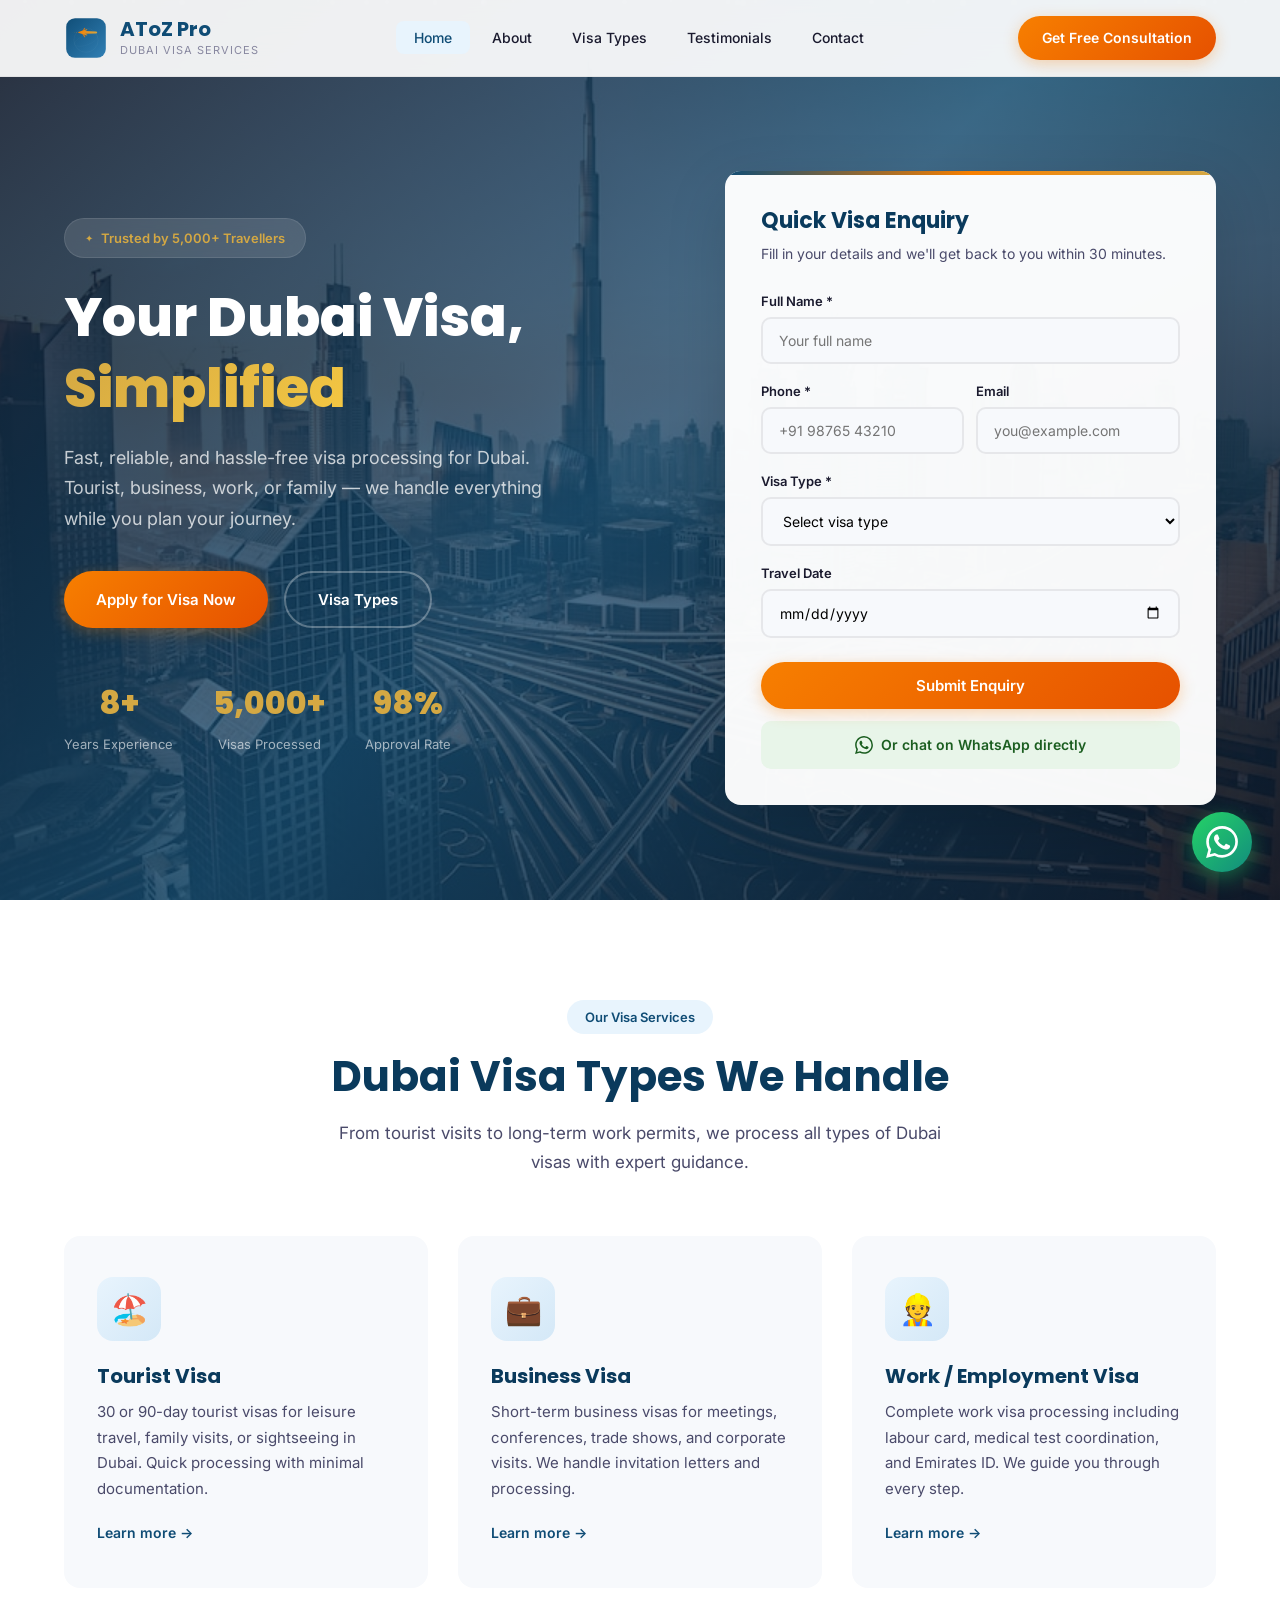
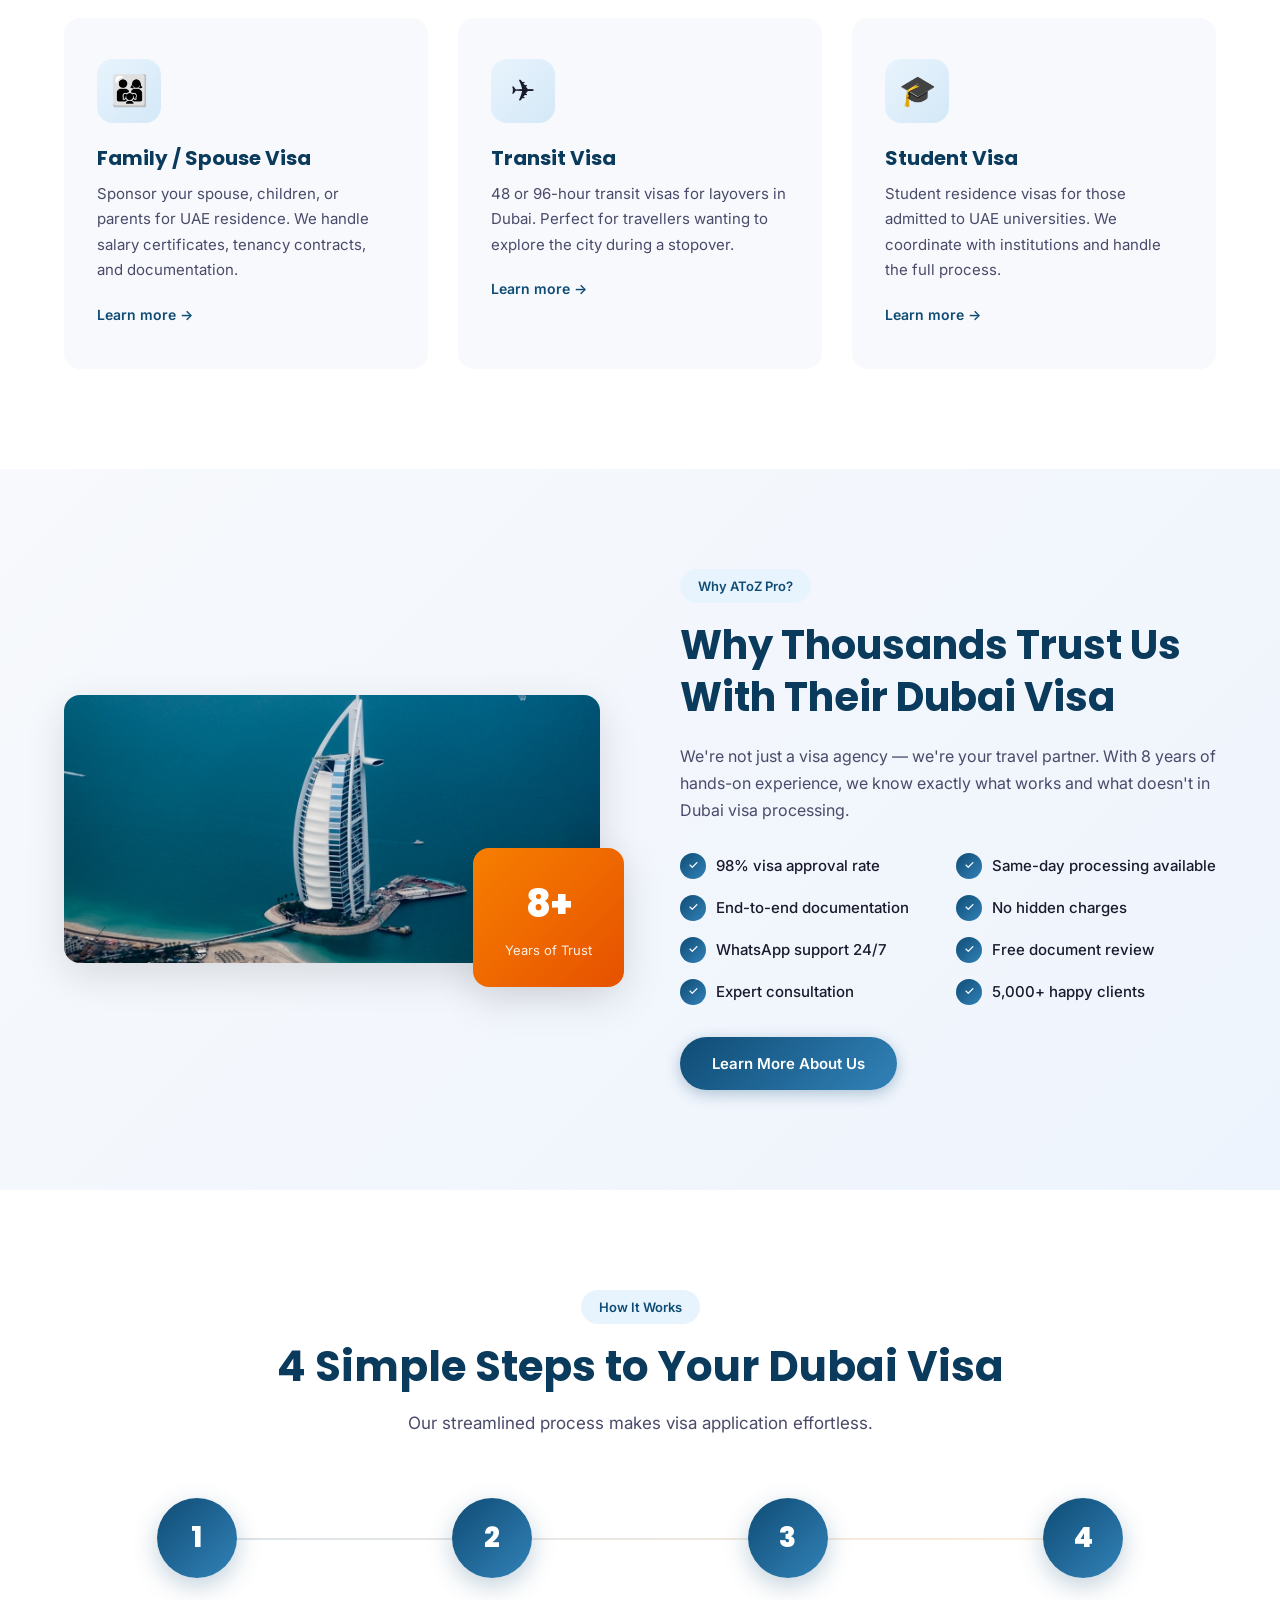
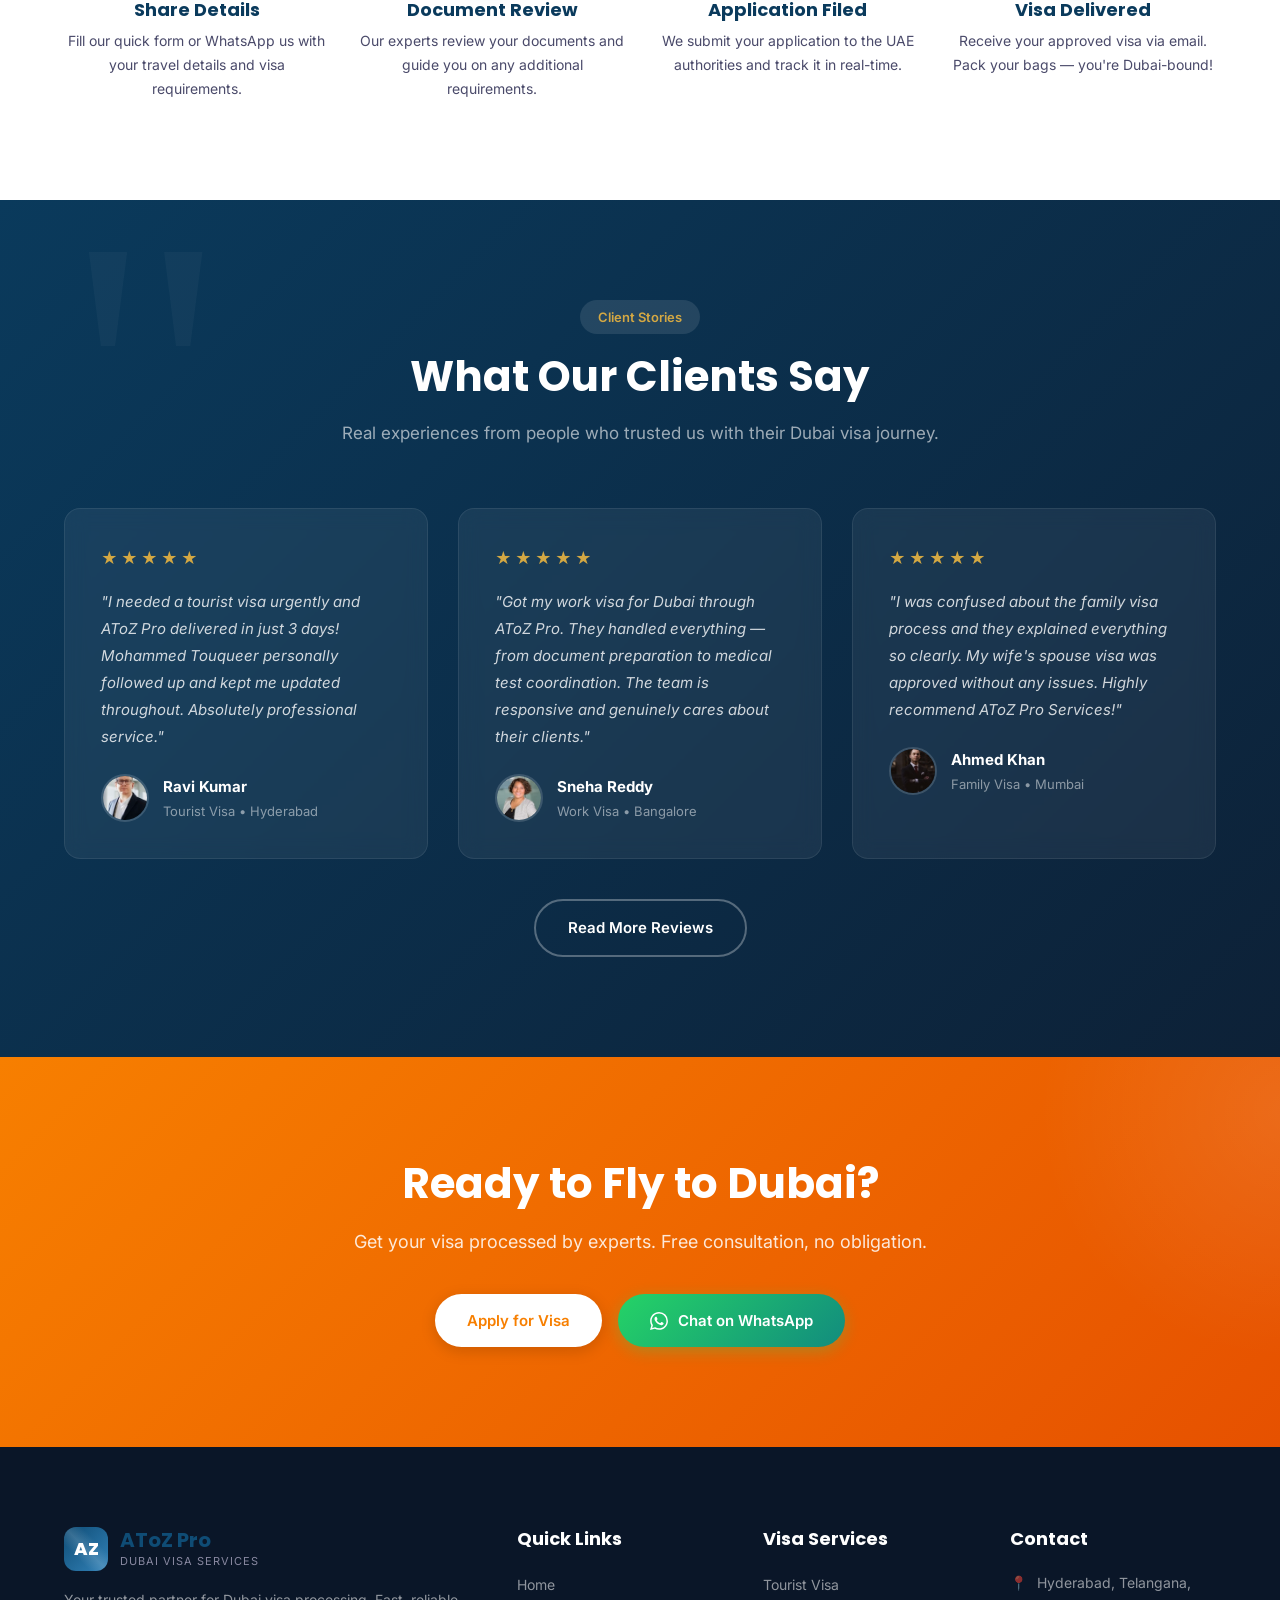
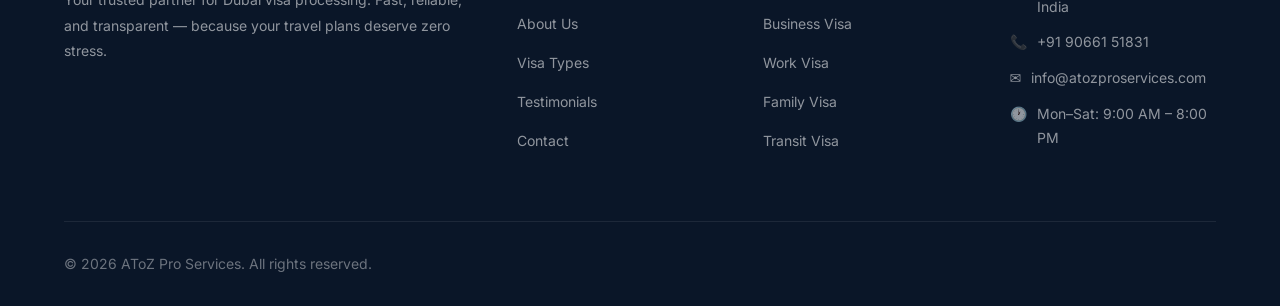
==== commit acc77006: "Add custom flight-themed SVG logo, favicon, update all pages" ====
--- a/index.html
+++ b/index.html
@@ -4,6 +4,7 @@
   <meta charset="UTF-8">
   <meta name="viewport" content="width=device-width, initial-scale=1.0">
   <title>AToZ Pro Services — Dubai Visa Experts | Fast & Reliable Visa Processing</title>
+  <link rel="icon" type="image/svg+xml" href="img/logo.svg">
   <meta name="description" content="AToZ Pro Services offers expert Dubai visa processing — tourist, business, work & family visas. 8 years of experience. Get your visa approved fast.">
   <link rel="preconnect" href="https://fonts.googleapis.com">
   <link rel="preconnect" href="https://fonts.gstatic.com" crossorigin>
@@ -16,7 +17,7 @@
   <nav class="navbar" id="navbar">
     <div class="container nav-inner">
       <a href="index.html" class="logo">
-        <div class="logo-mark"><span>AZ</span></div>
+        <img src="img/logo.svg" alt="AToZ Pro Services" class="logo-img">
         <div class="logo-text">
           <strong>AToZ Pro</strong>
           <small>Dubai Visa Services</small>
--- a/css/style.css
+++ b/css/style.css
@@ -212,6 +212,13 @@
   z-index: 1;
 }
 
+.logo-img {
+  width: 44px;
+  height: 44px;
+  border-radius: 12px;
+  flex-shrink: 0;
+}
+
 .logo-text {
   display: flex;
   flex-direction: column;
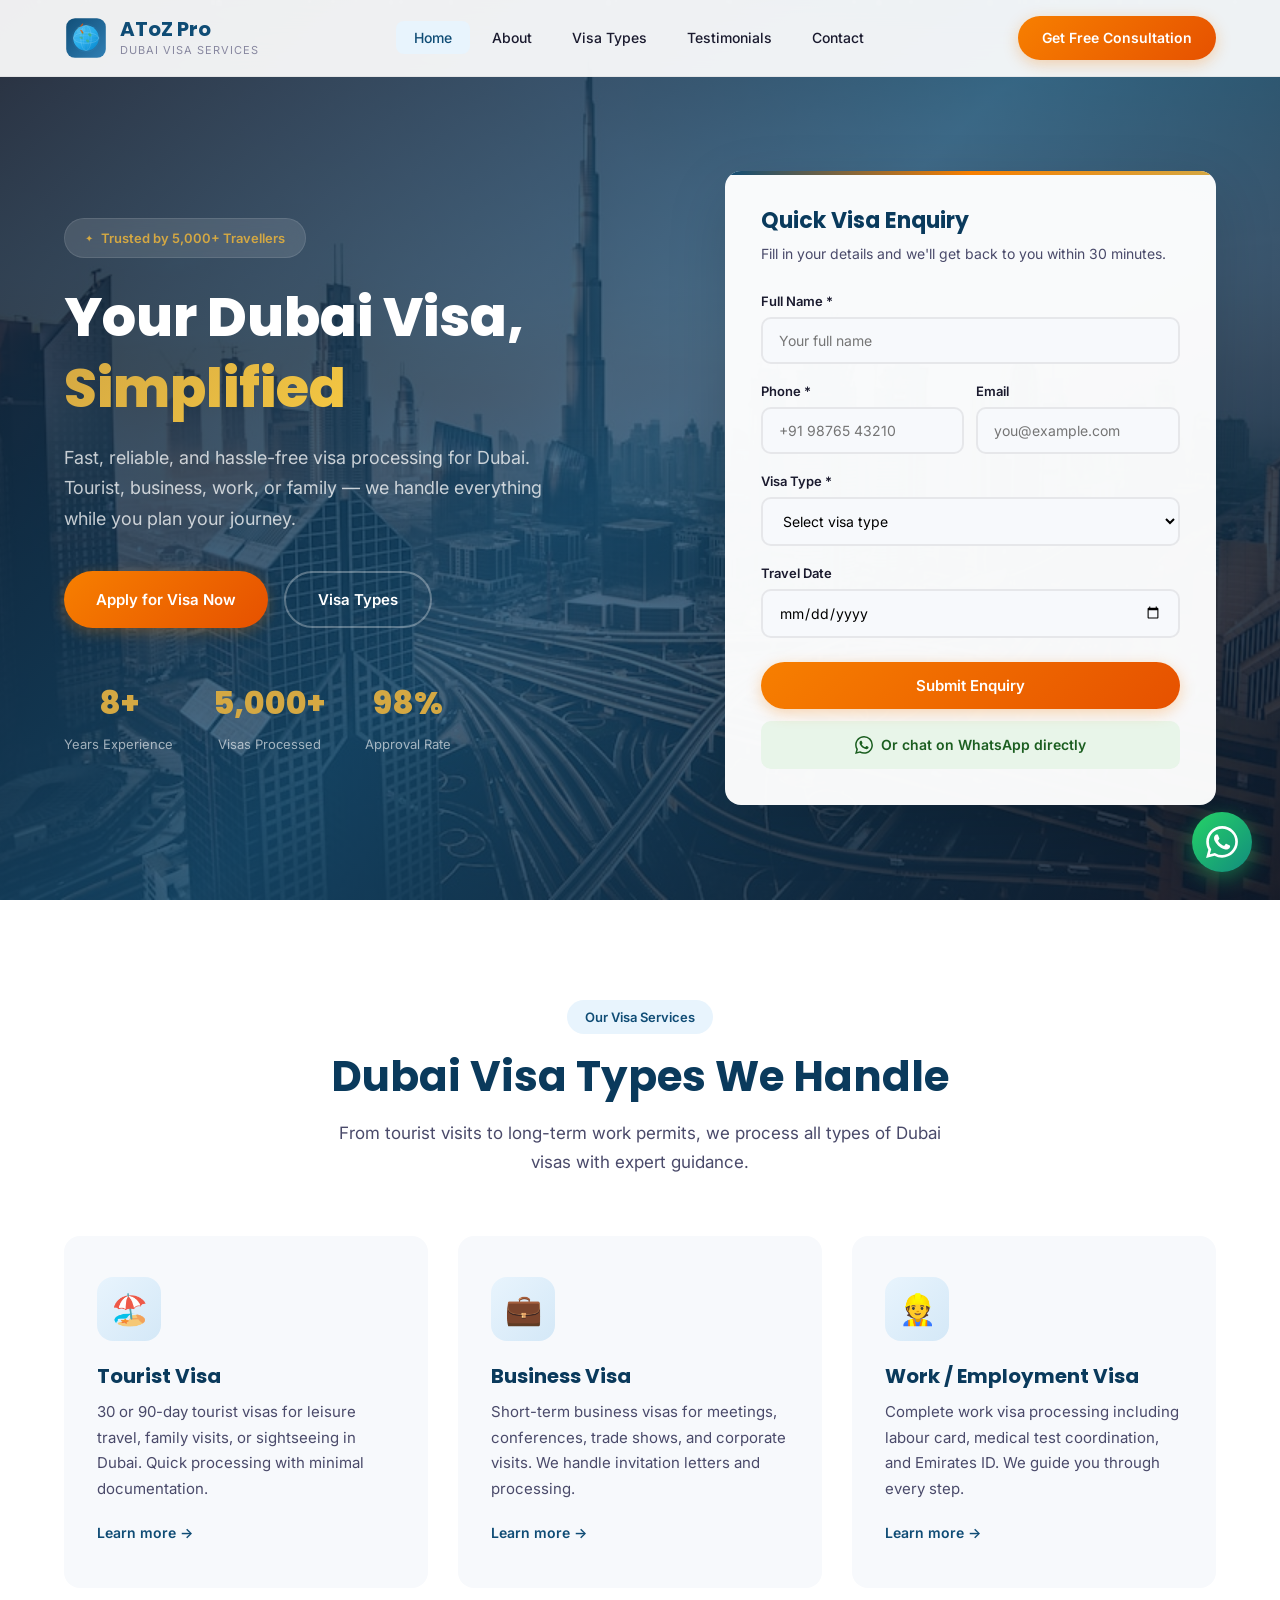
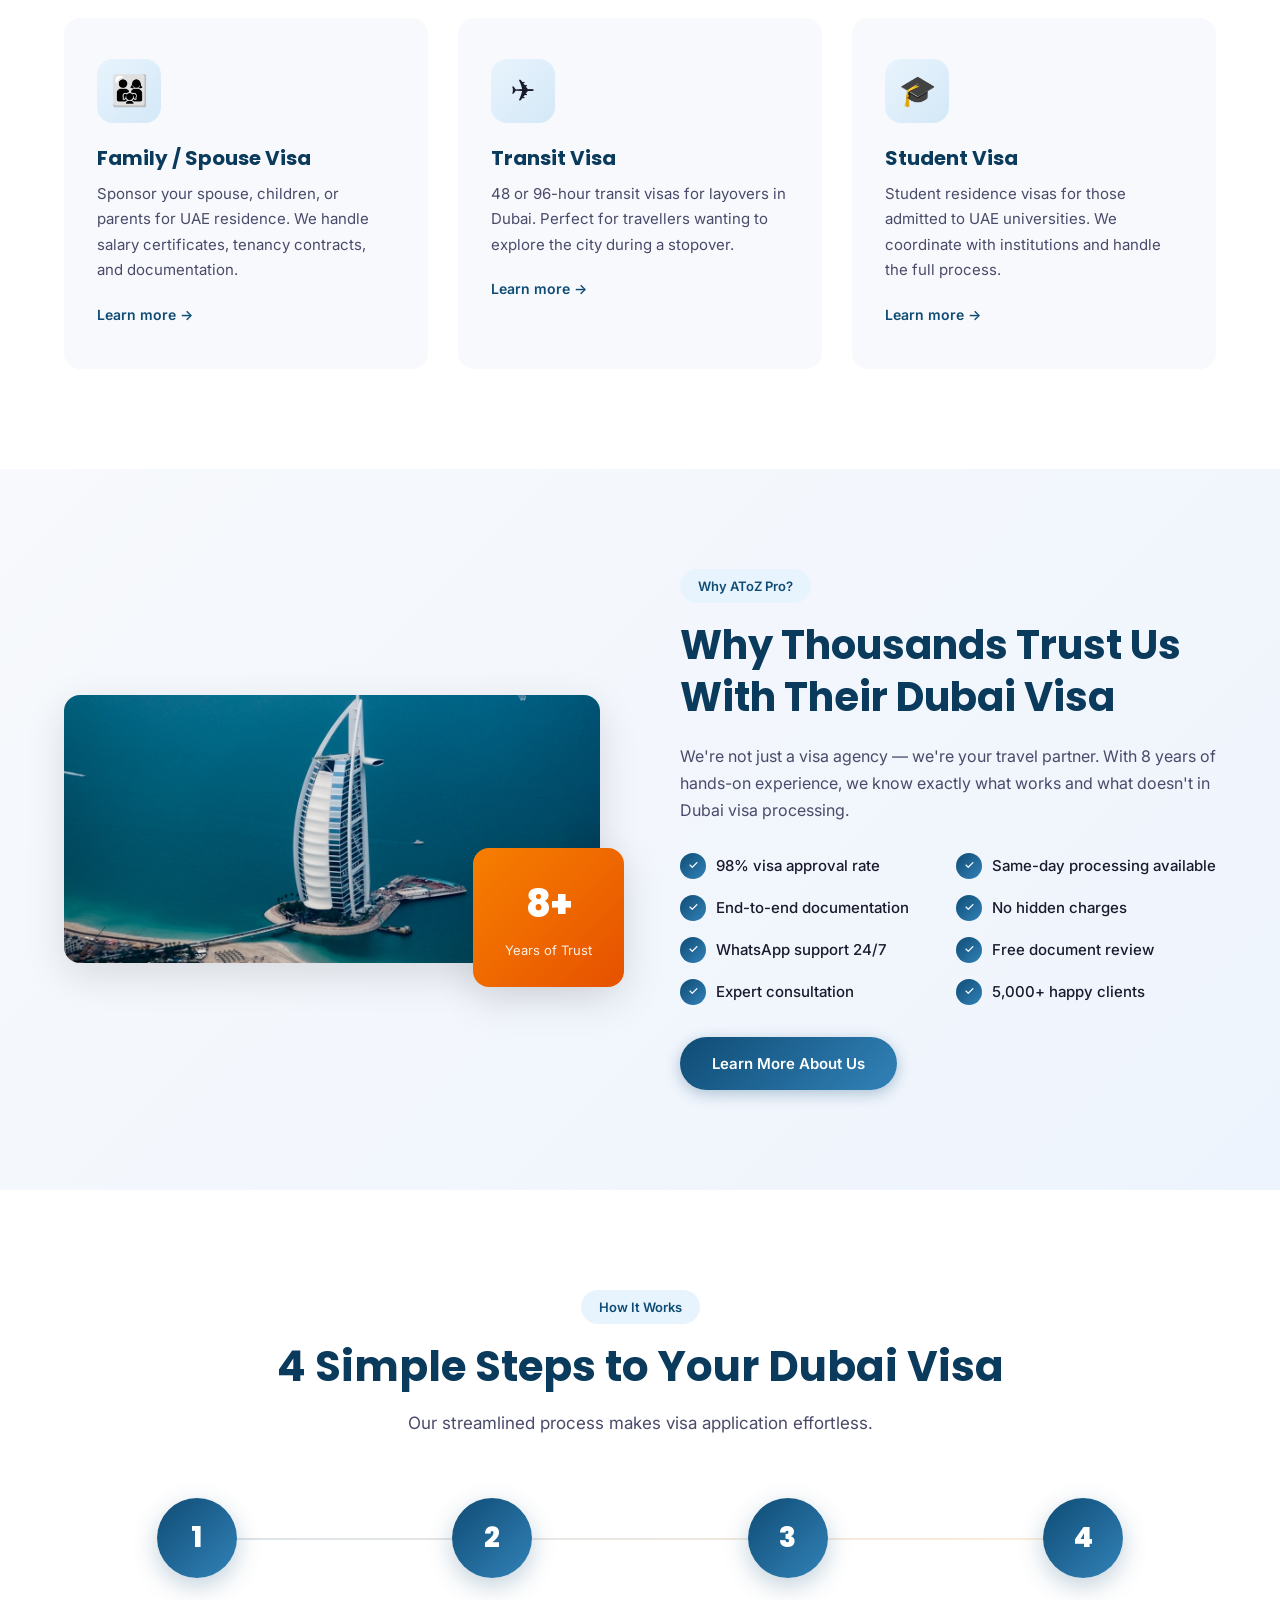
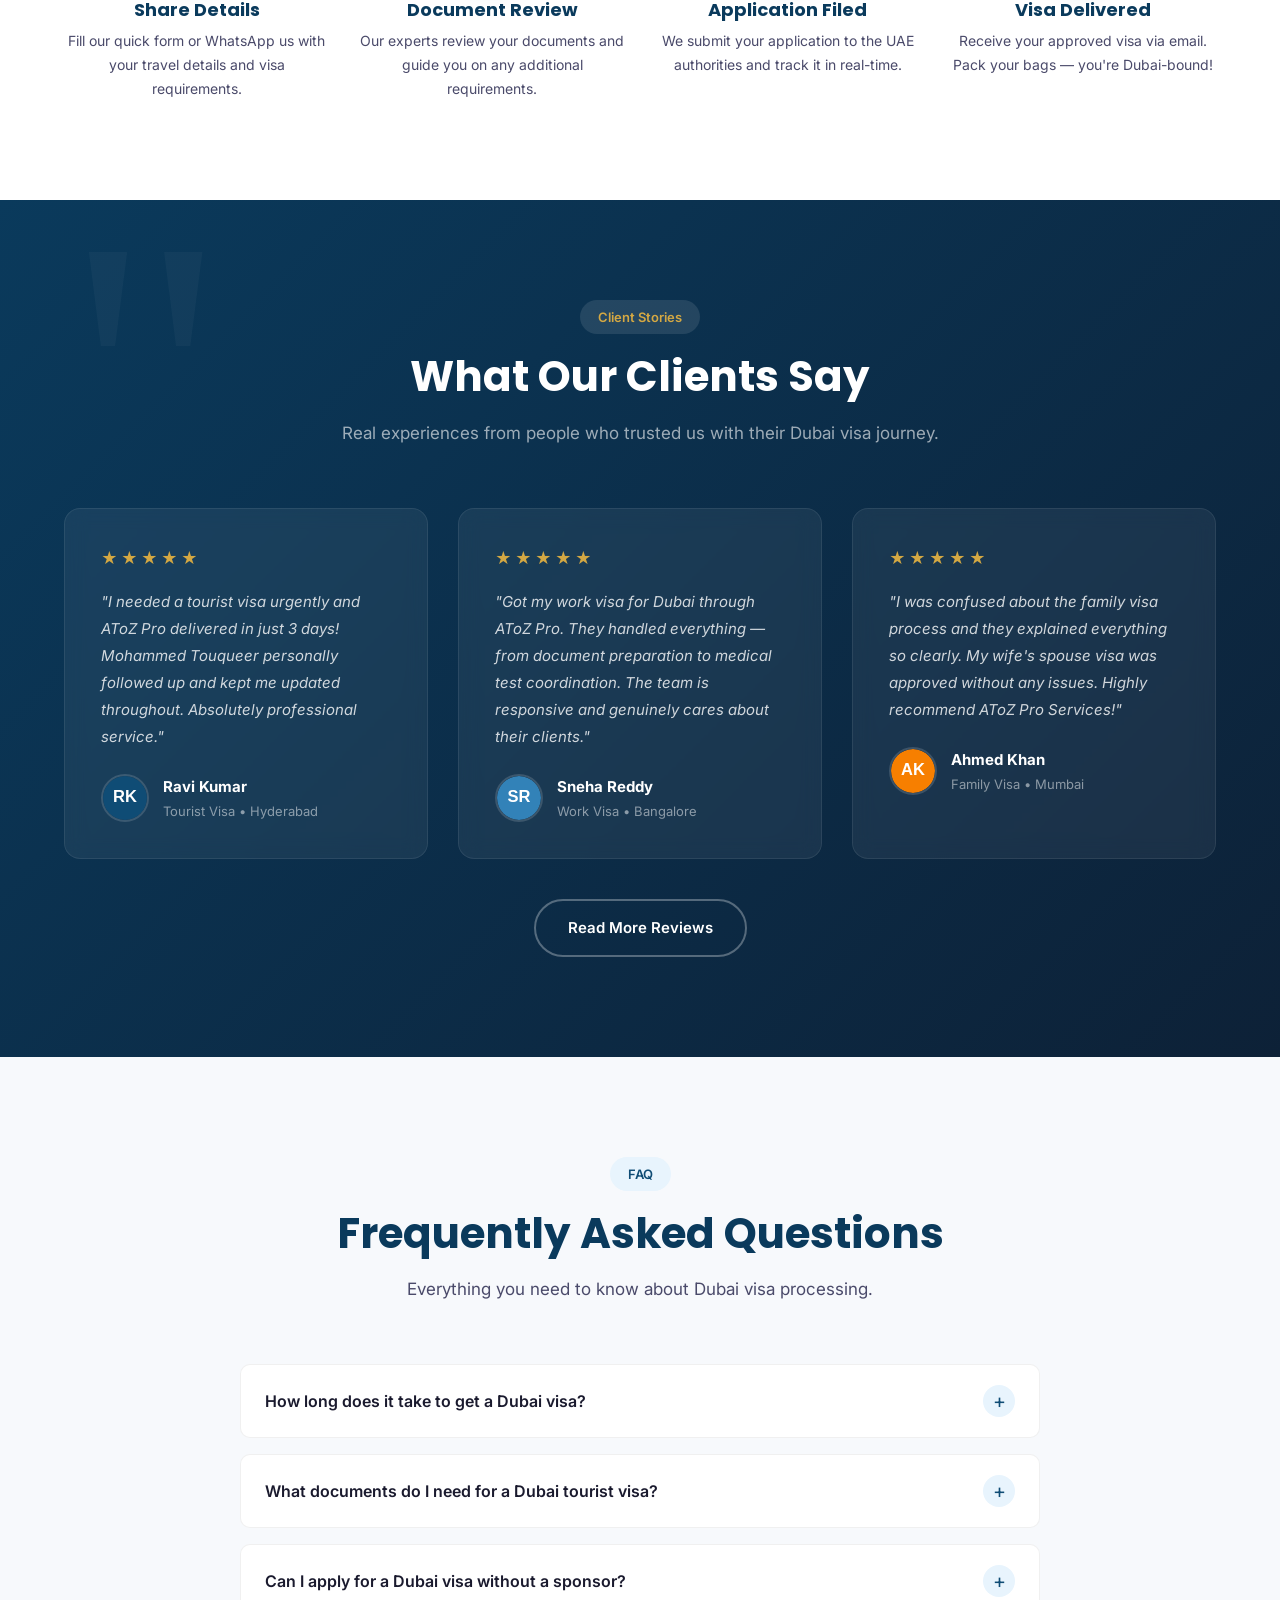
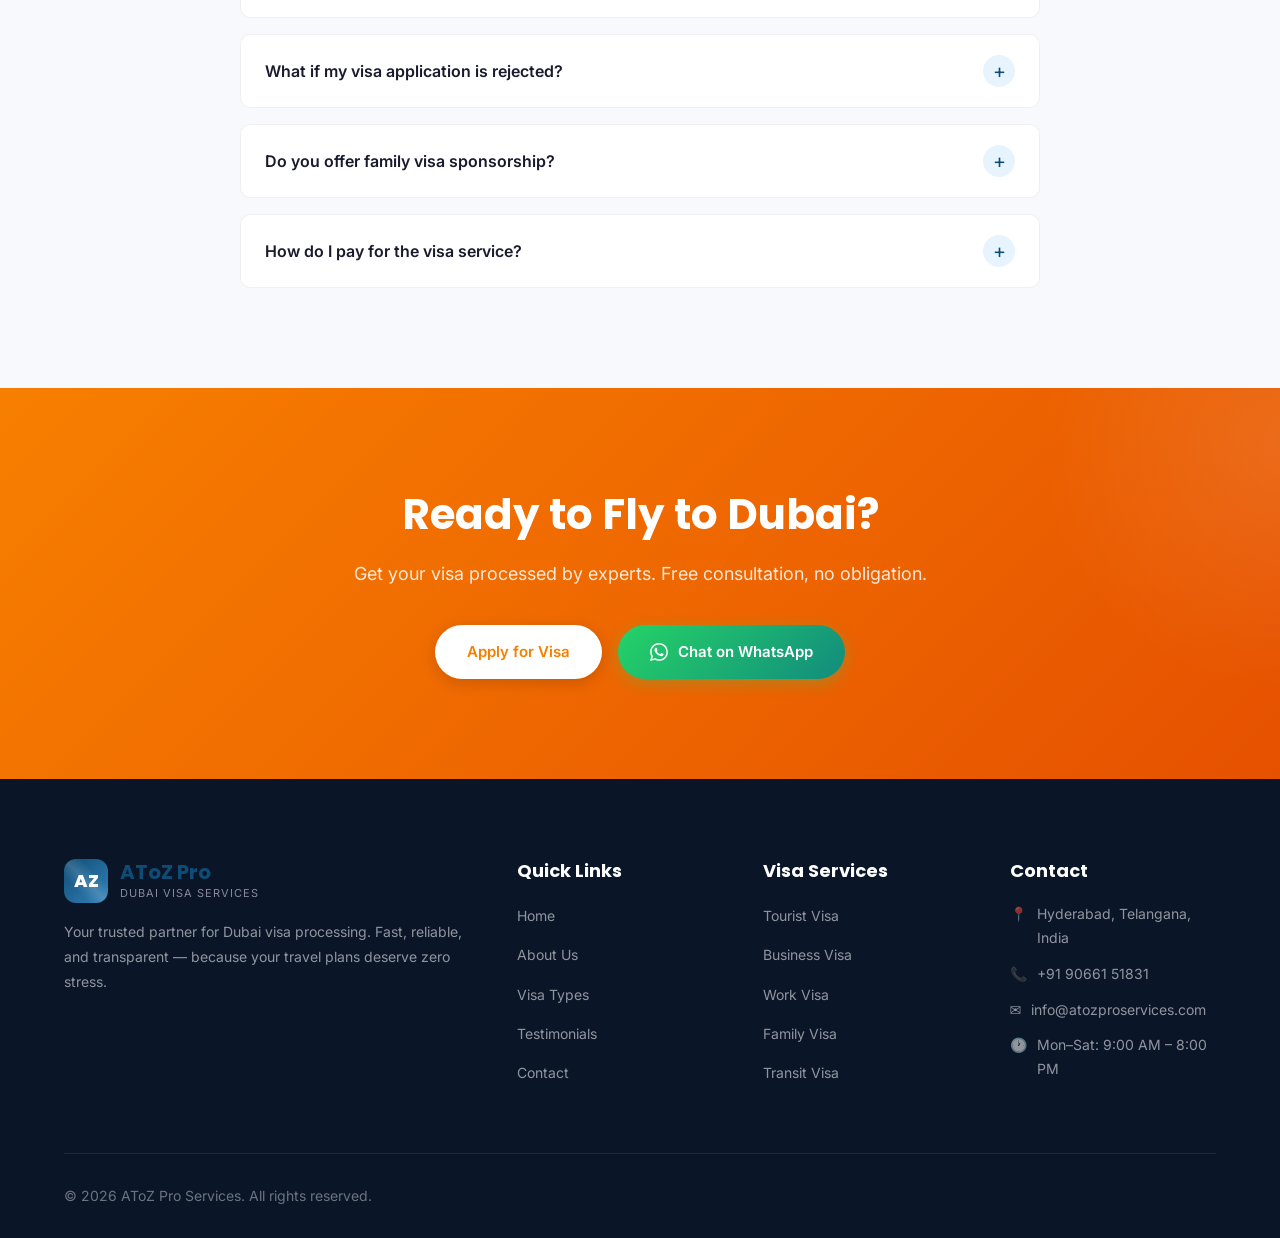
==== commit 0a09adc5: "Complete AToZ Pro build: FAQ section, service detail layouts, unique avatars, review form, Google Ma" ====
--- a/index.html
+++ b/index.html
@@ -246,7 +246,7 @@
           <div class="testimonial-stars">★★★★★</div>
           <p class="testimonial-text">"I needed a tourist visa urgently and AToZ Pro delivered in just 3 days! Mohammed Touqueer personally followed up and kept me updated throughout. Absolutely professional service."</p>
           <div class="testimonial-author">
-            <img src="img/testimonial-1.jpg" alt="Ravi Kumar">
+            <img src="img/avatar-1.svg" alt="Ravi Kumar">
             <div>
               <div class="testimonial-name">Ravi Kumar</div>
               <div class="testimonial-role">Tourist Visa • Hyderabad</div>
@@ -257,7 +257,7 @@
           <div class="testimonial-stars">★★★★★</div>
           <p class="testimonial-text">"Got my work visa for Dubai through AToZ Pro. They handled everything — from document preparation to medical test coordination. The team is responsive and genuinely cares about their clients."</p>
           <div class="testimonial-author">
-            <img src="img/testimonial-2.jpg" alt="Sneha Reddy">
+            <img src="img/avatar-2.svg" alt="Sneha Reddy">
             <div>
               <div class="testimonial-name">Sneha Reddy</div>
               <div class="testimonial-role">Work Visa • Bangalore</div>
@@ -268,7 +268,7 @@
           <div class="testimonial-stars">★★★★★</div>
           <p class="testimonial-text">"I was confused about the family visa process and they explained everything so clearly. My wife's spouse visa was approved without any issues. Highly recommend AToZ Pro Services!"</p>
           <div class="testimonial-author">
-            <img src="img/testimonial-3.jpg" alt="Ahmed Khan">
+            <img src="img/avatar-3.svg" alt="Ahmed Khan">
             <div>
               <div class="testimonial-name">Ahmed Khan</div>
               <div class="testimonial-role">Family Visa • Mumbai</div>
@@ -278,6 +278,73 @@
       </div>
       <div style="text-align:center;margin-top:40px;">
         <a href="testimonials.html" class="btn btn-outline" style="border-color:rgba(255,255,255,0.3);color:white;">Read More Reviews</a>
+      </div>
+    </div>
+  </section>
+
+  <!-- FAQ -->
+  <section class="faq-section">
+    <div class="container">
+      <div class="section-header animate-on-scroll">
+        <div class="section-tag">FAQ</div>
+        <h2>Frequently Asked Questions</h2>
+        <p>Everything you need to know about Dubai visa processing.</p>
+      </div>
+      <div class="faq-grid">
+        <div class="faq-item animate-on-scroll animate-delay-1">
+          <button class="faq-question">
+            <span>How long does it take to get a Dubai visa?</span>
+            <span class="faq-icon">+</span>
+          </button>
+          <div class="faq-answer">
+            <p>Tourist and business visas typically take 3–5 working days. Work and family visas may take 7–20 working days depending on documentation. We also offer urgent/same-day processing for select visa types — WhatsApp us for details.</p>
+          </div>
+        </div>
+        <div class="faq-item animate-on-scroll animate-delay-2">
+          <button class="faq-question">
+            <span>What documents do I need for a Dubai tourist visa?</span>
+            <span class="faq-icon">+</span>
+          </button>
+          <div class="faq-answer">
+            <p>You'll need a clear passport copy (valid for at least 6 months), a passport-size photograph, and your travel itinerary (flight booking). If you have a hotel booking or UAE sponsor, that helps speed up the process.</p>
+          </div>
+        </div>
+        <div class="faq-item animate-on-scroll animate-delay-3">
+          <button class="faq-question">
+            <span>Can I apply for a Dubai visa without a sponsor?</span>
+            <span class="faq-icon">+</span>
+          </button>
+          <div class="faq-answer">
+            <p>Yes! Tourist visas can be applied directly through us without a UAE sponsor. We coordinate with our licensed partners in Dubai who act as the processing sponsor on your behalf.</p>
+          </div>
+        </div>
+        <div class="faq-item animate-on-scroll animate-delay-1">
+          <button class="faq-question">
+            <span>What if my visa application is rejected?</span>
+            <span class="faq-icon">+</span>
+          </button>
+          <div class="faq-answer">
+            <p>Rejections are rare with our service (98% approval rate), but if it happens, we'll identify the reason, guide you on corrections, and reapply at no extra charge. Your satisfaction is our priority.</p>
+          </div>
+        </div>
+        <div class="faq-item animate-on-scroll animate-delay-2">
+          <button class="faq-question">
+            <span>Do you offer family visa sponsorship?</span>
+            <span class="faq-icon">+</span>
+          </button>
+          <div class="faq-answer">
+            <p>Absolutely. We handle spouse, children, and parent sponsorship visas for UAE residence. We'll guide you through salary certificate preparation, tenancy contract requirements, and all documentation.</p>
+          </div>
+        </div>
+        <div class="faq-item animate-on-scroll animate-delay-3">
+          <button class="faq-question">
+            <span>How do I pay for the visa service?</span>
+            <span class="faq-icon">+</span>
+          </button>
+          <div class="faq-answer">
+            <p>We accept UPI, bank transfer, and cash. Payment is only required after we've confirmed your documents are in order — no upfront charges. We'll send you a payment link or collect in person.</p>
+          </div>
+        </div>
       </div>
     </div>
   </section>
--- a/css/style.css
+++ b/css/style.css
@@ -854,6 +854,32 @@
   color: rgba(255,255,255,0.6);
 }
 
+/* Standalone testimonials page — dark text on white bg */
+.testimonials-page .testimonial-card {
+  background: var(--bg-soft);
+  border: 1px solid rgba(0,0,0,0.08);
+}
+
+.testimonials-page .testimonial-text {
+  color: var(--text-light);
+}
+
+.testimonials-page .testimonial-name {
+  color: var(--primary-dark);
+}
+
+.testimonials-page .testimonial-role {
+  color: var(--text-muted);
+}
+
+.testimonials-page .section-header h2 {
+  color: var(--primary-dark);
+}
+
+.testimonials-page .section-header p {
+  color: var(--text-light);
+}
+
 .testimonials-grid {
   display: grid;
   grid-template-columns: repeat(3, 1fr);
@@ -1195,6 +1221,246 @@
 .animate-delay-3 { transition-delay: 0.3s; }
 .animate-delay-4 { transition-delay: 0.4s; }
 
+/* ---------- Service Detail (Services Page) ---------- */
+.service-detail {
+  display: grid;
+  grid-template-columns: 1fr 1fr;
+  gap: 60px;
+  align-items: center;
+  margin-bottom: 80px;
+  padding-bottom: 80px;
+  border-bottom: 1px solid rgba(0,0,0,0.06);
+}
+
+.service-detail:last-of-type {
+  border-bottom: none;
+  margin-bottom: 0;
+  padding-bottom: 0;
+}
+
+.service-detail.alt .service-detail-img {
+  order: 2;
+}
+
+.service-detail.alt .service-detail-content {
+  order: 1;
+}
+
+.service-detail-img img {
+  border-radius: var(--radius);
+  width: 100%;
+  height: 420px;
+  object-fit: cover;
+  box-shadow: var(--shadow-lg);
+  transition: transform 0.4s ease, box-shadow 0.4s ease;
+}
+
+.service-detail:hover .service-detail-img img {
+  transform: scale(1.02);
+  box-shadow: var(--shadow-xl);
+}
+
+.service-detail-content h2 {
+  font-size: 32px;
+  margin-bottom: 16px;
+}
+
+.service-detail-content > p {
+  color: var(--text-light);
+  margin-bottom: 16px;
+  font-size: 16px;
+}
+
+.service-meta {
+  display: flex;
+  flex-direction: column;
+  gap: 8px;
+  margin: 20px 0 24px;
+  padding: 16px 20px;
+  background: var(--bg-soft);
+  border-radius: var(--radius-sm);
+  border-left: 3px solid var(--primary);
+}
+
+.service-meta-item {
+  font-size: 14px;
+  color: var(--text-light);
+}
+
+.service-meta-item strong {
+  color: var(--text);
+}
+
+@media (max-width: 992px) {
+  .service-detail,
+  .service-detail.alt {
+    grid-template-columns: 1fr;
+    gap: 30px;
+  }
+  .service-detail.alt .service-detail-img,
+  .service-detail.alt .service-detail-content {
+    order: unset;
+  }
+  .service-detail-img img {
+    height: 300px;
+  }
+}
+
+/* ---------- FAQ ---------- */
+.faq-section {
+  padding: 100px 0;
+  background: var(--bg-soft);
+}
+
+.faq-grid {
+  max-width: 800px;
+  margin: 0 auto;
+  display: flex;
+  flex-direction: column;
+  gap: 16px;
+}
+
+.faq-item {
+  background: var(--white);
+  border-radius: var(--radius-sm);
+  border: 1px solid rgba(0,0,0,0.06);
+  overflow: hidden;
+  transition: box-shadow 0.3s ease;
+}
+
+.faq-item:hover {
+  box-shadow: var(--shadow);
+}
+
+.faq-question {
+  width: 100%;
+  display: flex;
+  align-items: center;
+  justify-content: space-between;
+  padding: 20px 24px;
+  background: none;
+  border: none;
+  font-family: var(--font-body);
+  font-size: 16px;
+  font-weight: 600;
+  color: var(--text);
+  cursor: pointer;
+  text-align: left;
+  transition: color 0.25s ease;
+}
+
+.faq-question:hover {
+  color: var(--primary);
+}
+
+.faq-icon {
+  width: 32px;
+  height: 32px;
+  background: var(--primary-light);
+  color: var(--primary);
+  border-radius: 50%;
+  display: flex;
+  align-items: center;
+  justify-content: center;
+  font-size: 20px;
+  font-weight: 400;
+  flex-shrink: 0;
+  margin-left: 16px;
+  transition: transform 0.3s ease, background 0.3s ease;
+}
+
+.faq-item.open .faq-icon {
+  transform: rotate(45deg);
+  background: var(--primary);
+  color: var(--white);
+}
+
+.faq-answer {
+  max-height: 0;
+  overflow: hidden;
+  transition: max-height 0.4s ease, padding 0.4s ease;
+}
+
+.faq-item.open .faq-answer {
+  max-height: 300px;
+}
+
+.faq-answer p {
+  padding: 0 24px 20px;
+  color: var(--text-light);
+  font-size: 15px;
+  line-height: 1.8;
+}
+
+/* ---------- Review Form ---------- */
+.review-form-wrap {
+  max-width: 700px;
+  margin: 0 auto;
+  background: var(--bg-soft);
+  border-radius: var(--radius);
+  padding: 40px;
+  border: 1px solid rgba(0,0,0,0.06);
+}
+
+.review-form-wrap .form-group input,
+.review-form-wrap .form-group select,
+.review-form-wrap .form-group textarea {
+  background: var(--white);
+}
+
+.review-form-wrap .btn {
+  width: 100%;
+  justify-content: center;
+}
+
+/* ---------- Map ---------- */
+.map-section {
+  padding: 0;
+}
+
+.map-embed {
+  width: 100%;
+  height: 350px;
+  border: none;
+  display: block;
+}
+
+/* ---------- Scroll to Top ---------- */
+.scroll-top {
+  position: fixed;
+  bottom: 28px;
+  right: 100px;
+  z-index: 998;
+  width: 48px;
+  height: 48px;
+  background: var(--primary);
+  color: var(--white);
+  border: none;
+  border-radius: 50%;
+  display: flex;
+  align-items: center;
+  justify-content: center;
+  font-size: 20px;
+  cursor: pointer;
+  box-shadow: 0 4px 15px rgba(15,76,117,0.3);
+  opacity: 0;
+  visibility: hidden;
+  transform: translateY(10px);
+  transition: all 0.3s ease;
+}
+
+.scroll-top.visible {
+  opacity: 1;
+  visibility: visible;
+  transform: translateY(0);
+}
+
+.scroll-top:hover {
+  background: var(--primary-dark);
+  transform: translateY(-3px);
+  box-shadow: 0 8px 25px rgba(15,76,117,0.4);
+}
+
 /* ---------- Responsive ---------- */
 @media (max-width: 992px) {
   .hero-grid,
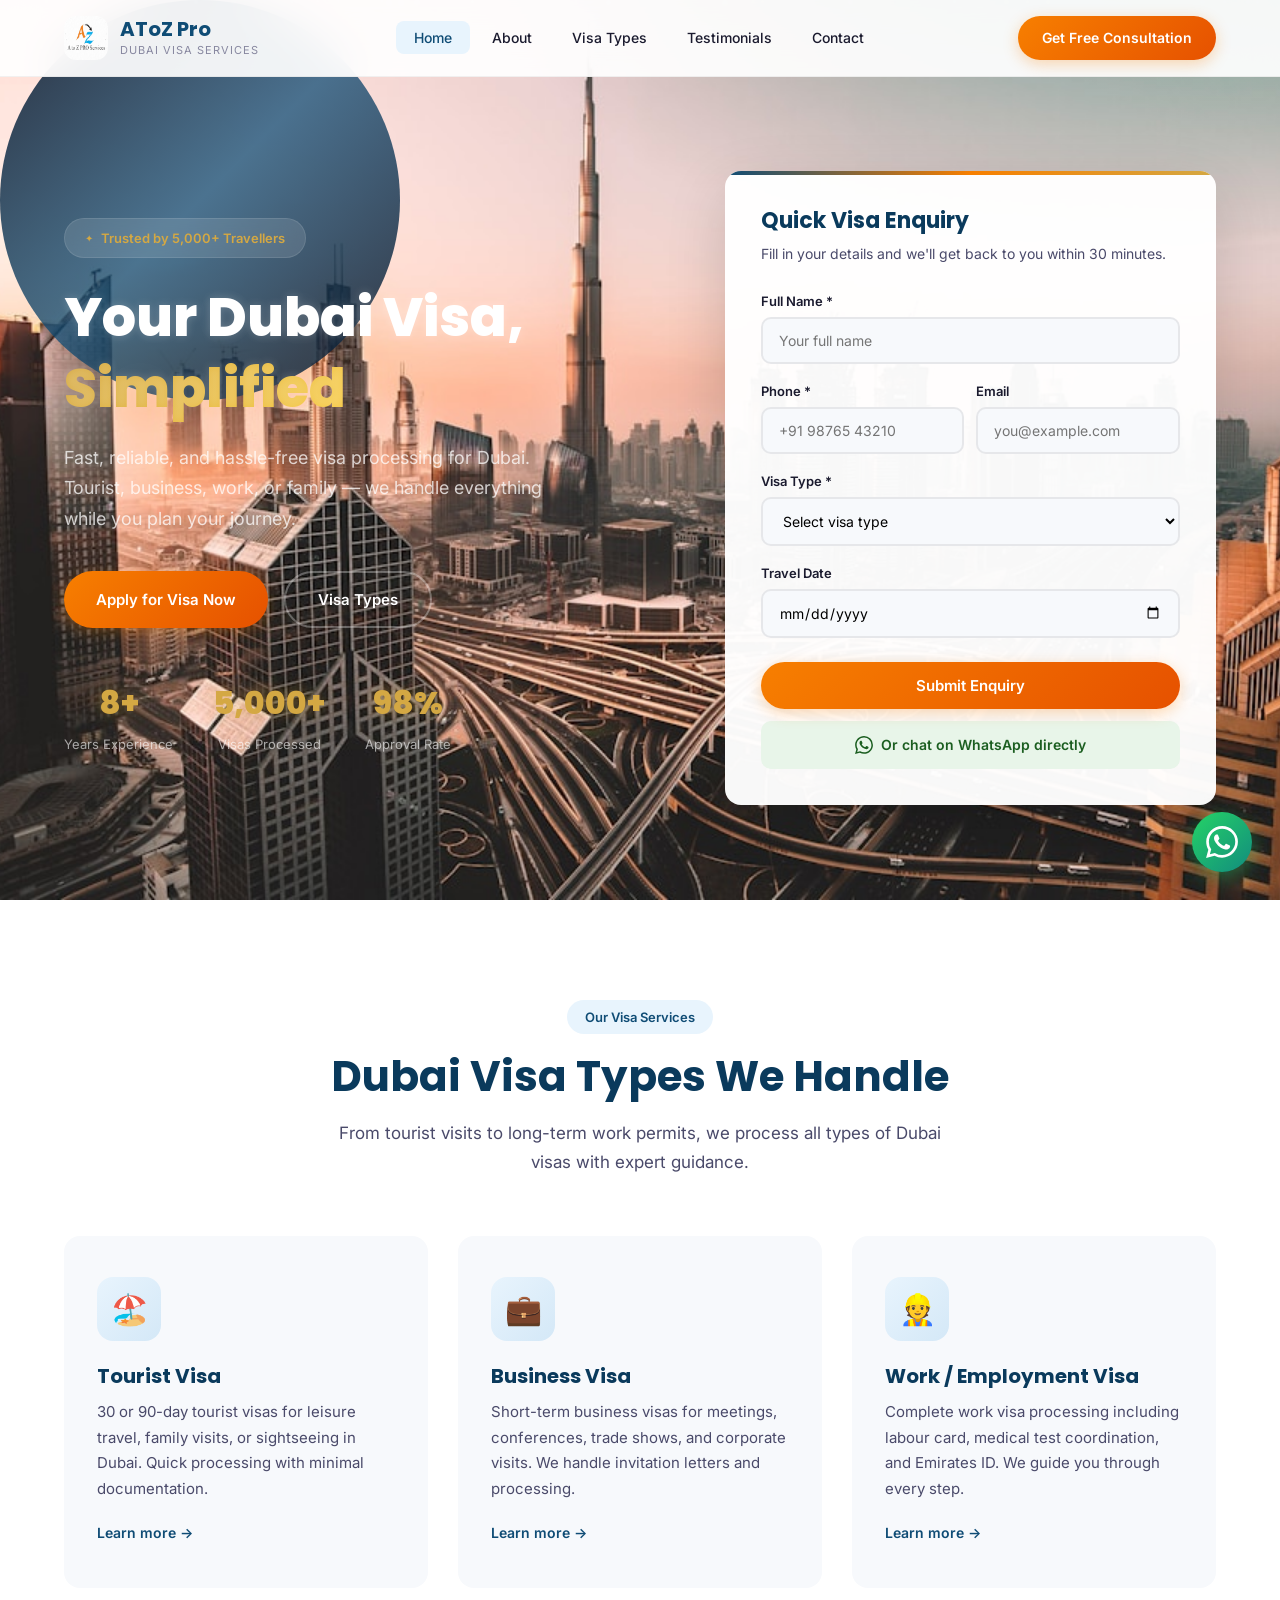
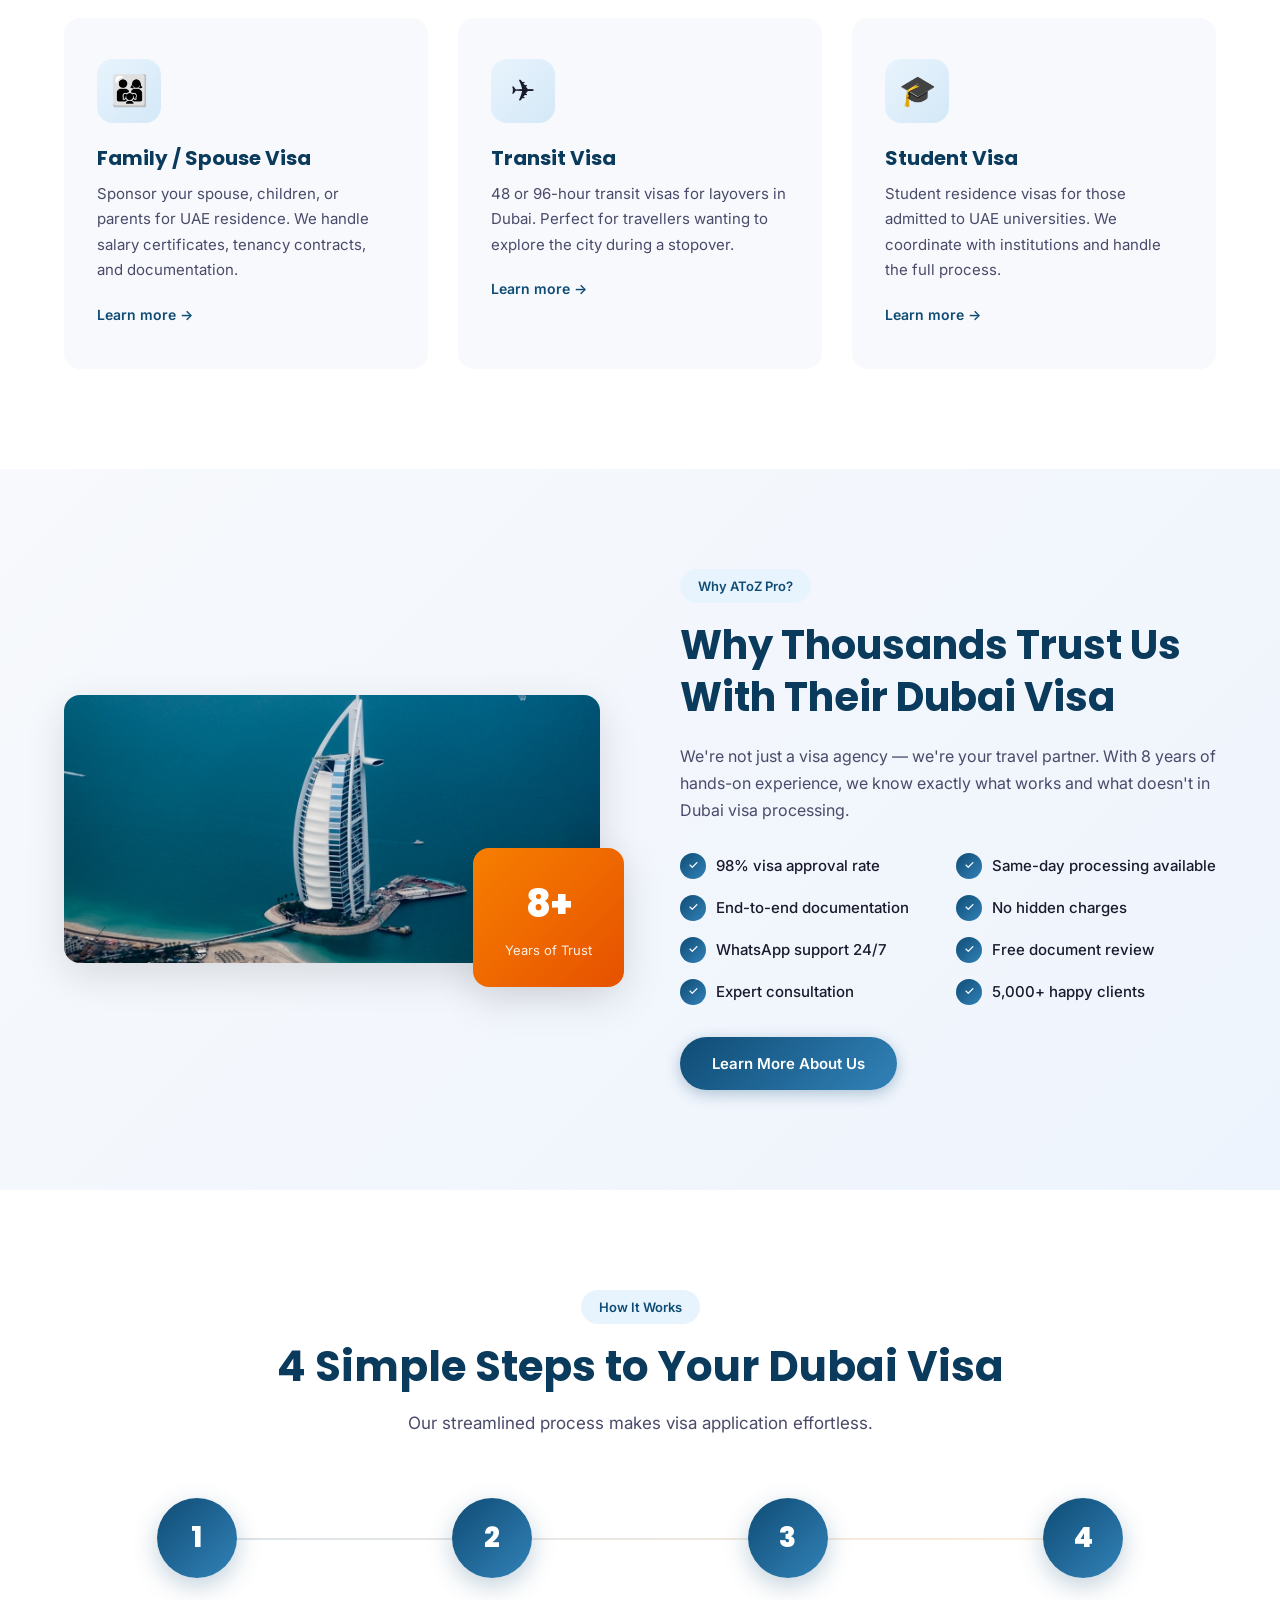
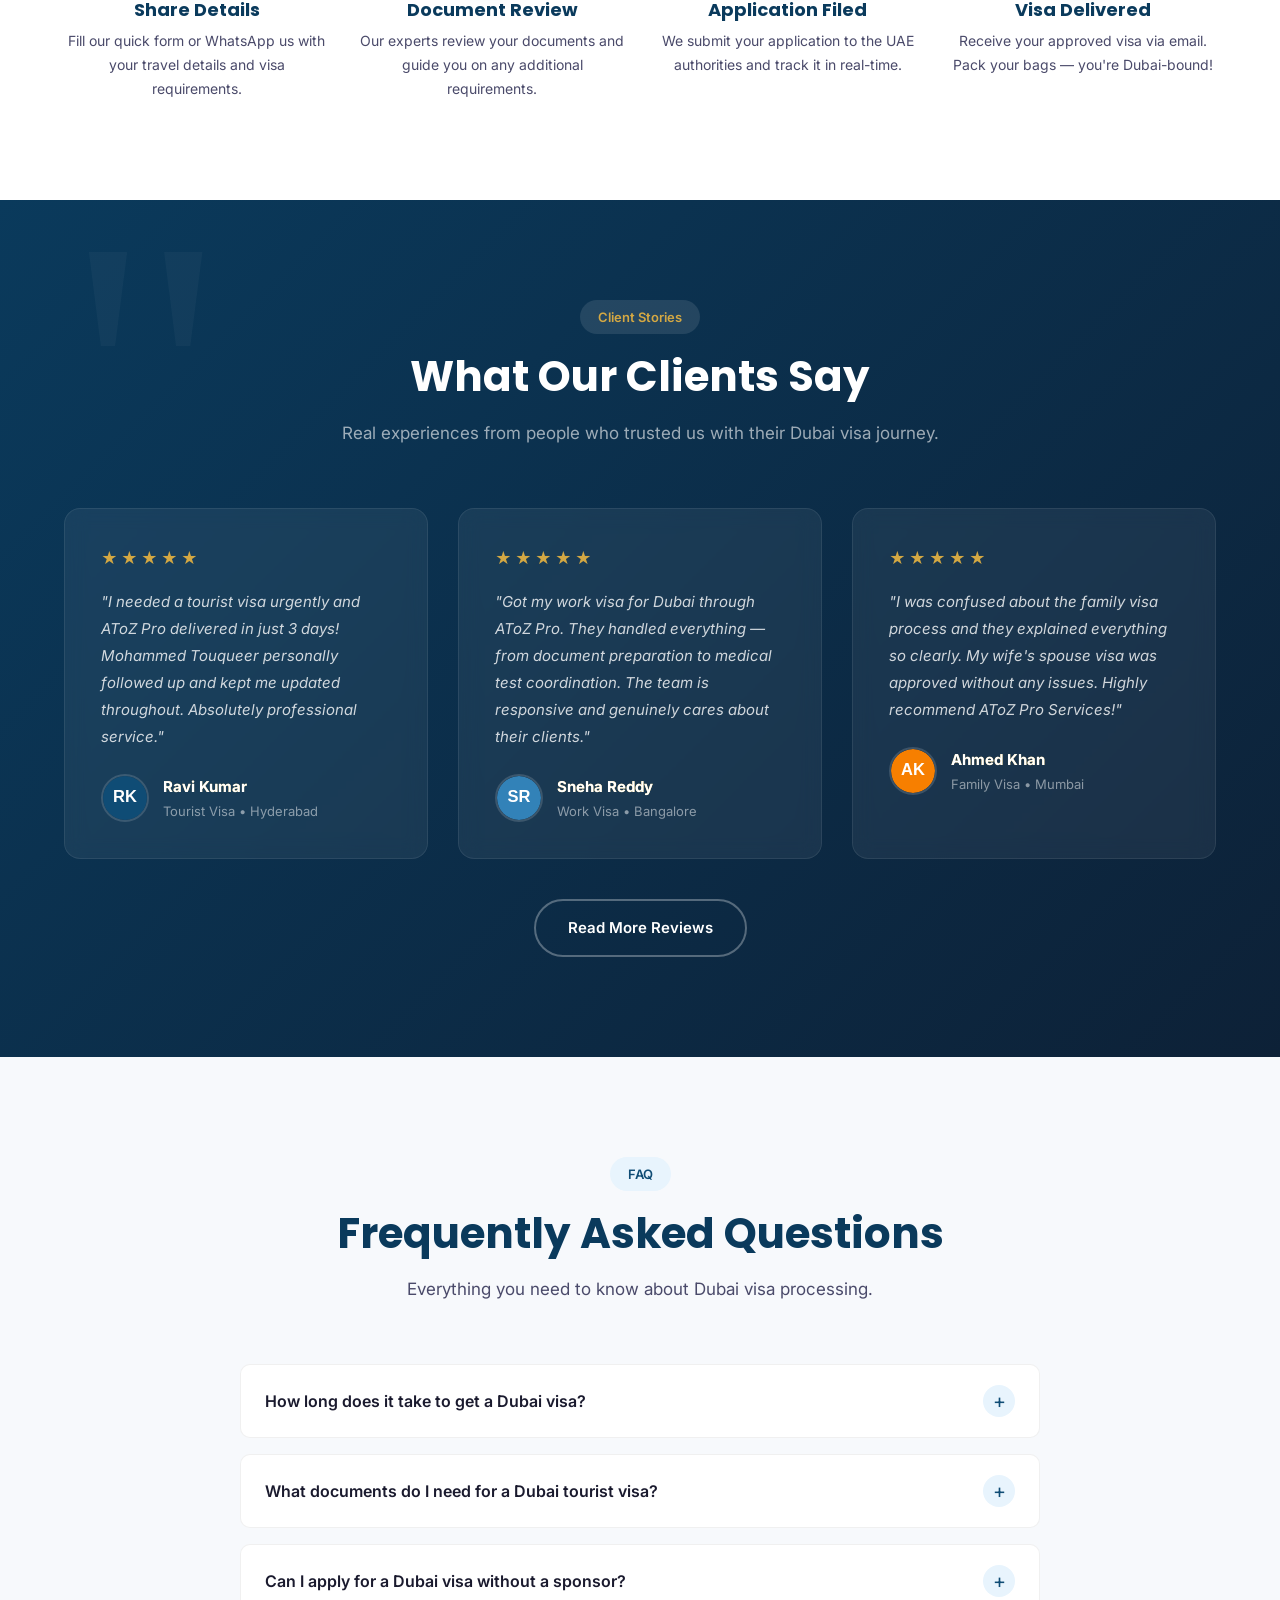
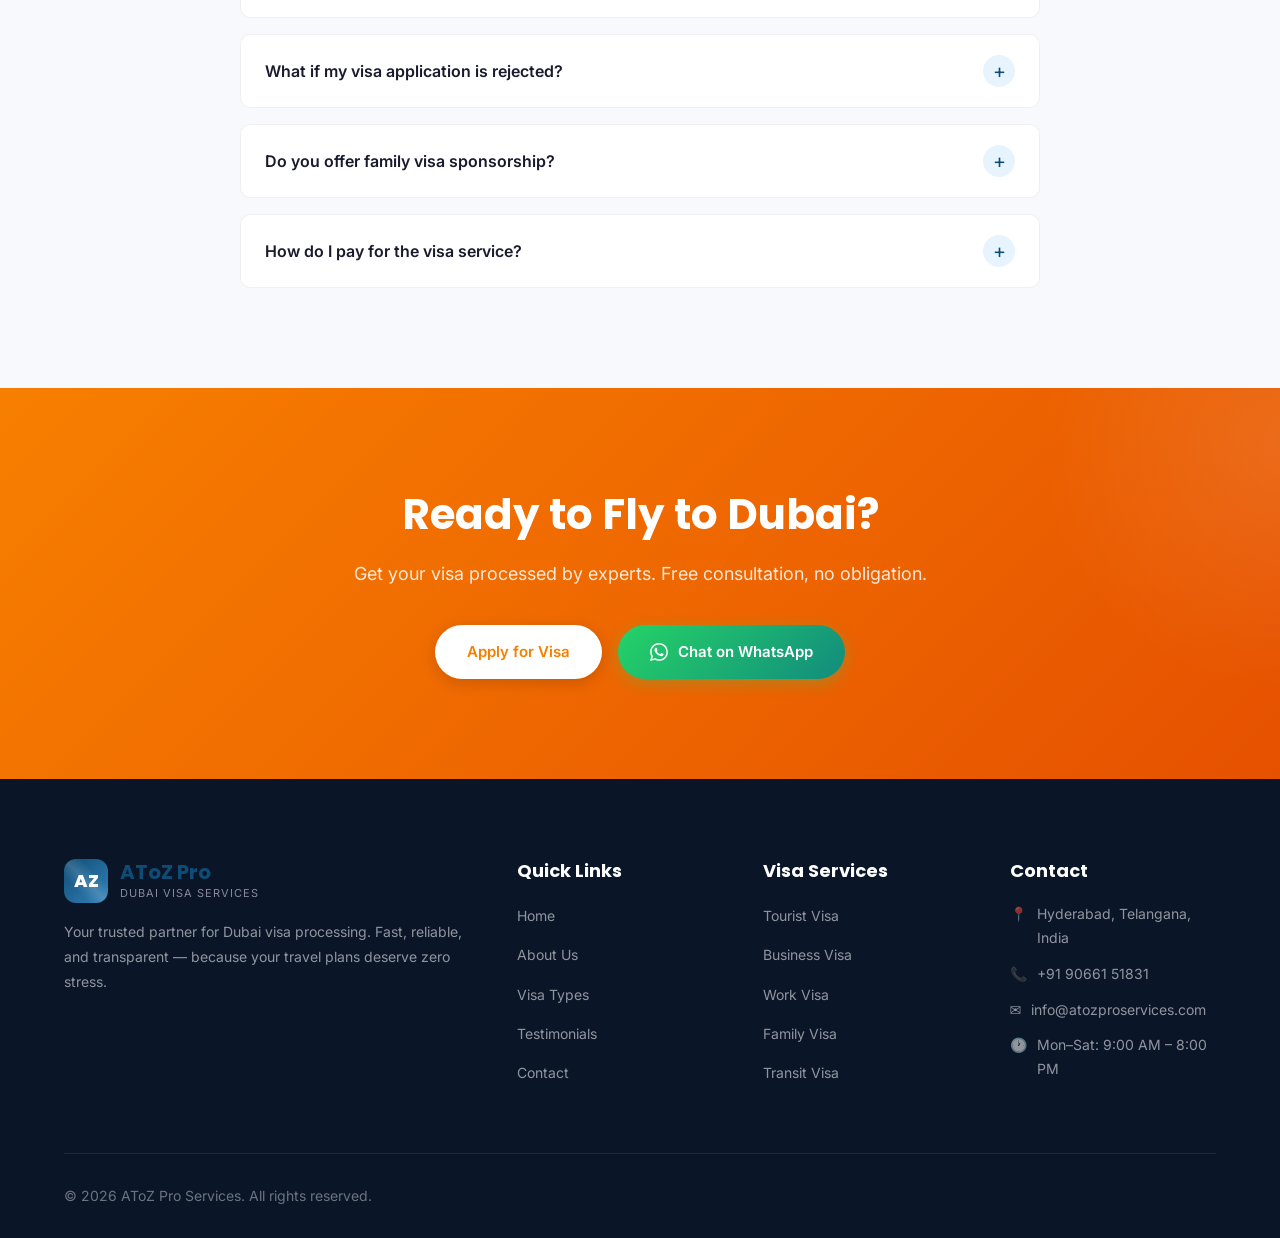
==== commit 2f47a588: "AToZ Pro Services - Complete website with custom images, logo, animations & WhatsApp integration Upd" ====
--- a/index.html
+++ b/index.html
@@ -4,7 +4,7 @@
   <meta charset="UTF-8">
   <meta name="viewport" content="width=device-width, initial-scale=1.0">
   <title>AToZ Pro Services — Dubai Visa Experts | Fast & Reliable Visa Processing</title>
-  <link rel="icon" type="image/svg+xml" href="img/logo.svg">
+  <link rel="icon" type="image/jpeg" href="img/logo-new.jpg">
   <meta name="description" content="AToZ Pro Services offers expert Dubai visa processing — tourist, business, work & family visas. 8 years of experience. Get your visa approved fast.">
   <link rel="preconnect" href="https://fonts.googleapis.com">
   <link rel="preconnect" href="https://fonts.gstatic.com" crossorigin>
@@ -17,7 +17,7 @@
   <nav class="navbar" id="navbar">
     <div class="container nav-inner">
       <a href="index.html" class="logo">
-        <img src="img/logo.svg" alt="AToZ Pro Services" class="logo-img">
+        <img src="img/logo-new.jpg" alt="AToZ Pro Services" class="logo-img">
         <div class="logo-text">
           <strong>AToZ Pro</strong>
           <small>Dubai Visa Services</small>
--- a/css/style.css
+++ b/css/style.css
@@ -314,6 +314,55 @@
   color: var(--primary);
 }
 
+/* ---------- Animated Background Orbs ---------- */
+.hero-bg::before {
+  content: '';
+  position: absolute;
+  top: -50%;
+  right: -20%;
+  width: 600px;
+  height: 600px;
+  background: radial-gradient(circle, rgba(212,168,67,0.08) 0%, transparent 70%);
+  border-radius: 50%;
+  animation: orbFloat 8s ease-in-out infinite;
+  z-index: 1;
+  pointer-events: none;
+}
+
+.hero-bg::after {
+  content: '';
+  position: absolute;
+  bottom: -30%;
+  left: -10%;
+  width: 400px;
+  height: 400px;
+  background: radial-gradient(circle, rgba(247,127,0,0.06) 0%, transparent 70%);
+  border-radius: 50%;
+  animation: orbFloat 10s ease-in-out infinite reverse;
+  z-index: 1;
+  pointer-events: none;
+}
+
+@keyframes orbFloat {
+  0%, 100% { transform: translate(0, 0) scale(1); }
+  33%      { transform: translate(30px, -20px) scale(1.05); }
+  66%      { transform: translate(-20px, 15px) scale(0.95); }
+}
+
+/* CTA orb */
+.cta-section::before {
+  content: '';
+  position: absolute;
+  top: -50%;
+  right: -20%;
+  width: 500px;
+  height: 500px;
+  background: radial-gradient(circle, rgba(255,255,255,0.08) 0%, transparent 70%);
+  border-radius: 50%;
+  animation: orbFloat 8s ease-in-out infinite;
+  pointer-events: none;
+}
+
 /* ---------- Hero ---------- */
 .hero {
   min-height: 100vh;
@@ -1121,6 +1170,8 @@
   margin-bottom: 12px;
   color: var(--white);
   position: relative;
+  text-shadow: 0 0 20px rgba(255,255,255,0.2), 0 0 40px rgba(212,168,67,0.15);
+  animation: heroGlow 3s ease-in-out infinite alternate;
 }
 
 .page-hero p {
@@ -1552,3 +1603,160 @@
     font-size: 30px;
   }
 }
+
+/* ============================================
+   Glowing Text & Background Animations
+   ============================================ */
+
+/* Glow on hero title */
+.hero h1 {
+  text-shadow: 0 0 10px rgba(255,255,255,0.2), 0 0 40px rgba(255,255,255,0.05);
+  animation: heroGlow 3s ease-in-out infinite alternate;
+}
+
+@keyframes heroGlow {
+  from { text-shadow: 0 0 10px rgba(255,255,255,0.2), 0 0 40px rgba(212,168,67,0.1); }
+  to   { text-shadow: 0 0 20px rgba(255,255,255,0.3), 0 0 60px rgba(212,168,67,0.2); }
+}
+
+/* Glow on gold accent text */
+.hero h1 span,
+.section-header h2,
+.why-content h2,
+.service-detail-content h2,
+.testimonial-name {
+  background: linear-gradient(135deg, var(--gold), #f5c842, var(--gold));
+  background-size: 200% auto;
+  -webkit-background-clip: text;
+  background-clip: text;
+  animation: shimmer 4s linear infinite;
+}
+
+.hero h1 span {
+  -webkit-text-fill-color: transparent;
+}
+
+/* Non-hero headings: keep the gradient subtle */
+.section-header h2,
+.why-content h2,
+.service-detail-content h2 {
+  color: var(--primary-dark);
+  background: none;
+  -webkit-text-fill-color: initial;
+  animation: none;
+  transition: text-shadow 0.3s ease;
+}
+
+.section-header h2:hover,
+.why-content h2:hover,
+.service-detail-content h2:hover {
+  text-shadow: 0 0 20px rgba(212,168,67,0.3);
+}
+
+@keyframes shimmer {
+  0%   { background-position: 0% center; }
+  100% { background-position: 200% center; }
+}
+
+/* Glowing card hover effect */
+.service-card,
+.testimonial-card {
+  transition: transform 0.4s ease, box-shadow 0.4s ease, border-color 0.4s ease;
+}
+
+.service-card:hover,
+.testimonial-card:hover {
+  box-shadow: 0 8px 30px rgba(15,76,117,0.12), 0 0 0 1px rgba(212,168,67,0.15);
+  border-color: rgba(212,168,67,0.2);
+}
+
+/* Animated gradient background on CTA */
+.cta-section {
+  background: linear-gradient(135deg, var(--accent) 0%, #e65100 50%, var(--accent) 100%);
+  background-size: 200% 200%;
+  animation: gradientShift 8s ease infinite;
+}
+
+@keyframes gradientShift {
+  0%   { background-position: 0% 50%; }
+  50%  { background-position: 100% 50%; }
+  100% { background-position: 0% 50%; }
+}
+
+/* Animated testimonials background */
+.testimonials {
+  background: linear-gradient(135deg, var(--primary-dark) 0%, #0d2137 50%, var(--primary-dark) 100%);
+  background-size: 200% 200%;
+  animation: testimonialBg 12s ease infinite;
+}
+
+@keyframes testimonialBg {
+  0%   { background-position: 0% 50%; }
+  50%  { background-position: 100% 50%; }
+  100% { background-position: 0% 50%; }
+}
+
+/* Pulse-glow on WhatsApp float */
+.whatsapp-float {
+  animation: whatsAppPulse 2s ease-in-out infinite;
+}
+
+@keyframes whatsAppPulse {
+  0%, 100% { box-shadow: 0 6px 20px rgba(37,211,102,0.4); }
+  50%      { box-shadow: 0 6px 30px rgba(37,211,102,0.6), 0 0 0 10px rgba(37,211,102,0.1); }
+}
+
+/* Subtle float animation on service icons */
+.service-icon {
+  transition: transform 0.4s ease;
+}
+
+.service-card:hover .service-icon {
+  animation: iconBounce 0.6s ease;
+}
+
+@keyframes iconBounce {
+  0%   { transform: scale(1) rotate(0deg); }
+  40%  { transform: scale(1.15) rotate(-5deg); }
+  70%  { transform: scale(1.05) rotate(2deg); }
+  100% { transform: scale(1.1) rotate(-3deg); }
+}
+
+/* Number counter glow on hero stats */
+.hero-stat strong {
+  text-shadow: 0 0 15px rgba(212,168,67,0.4), 0 0 30px rgba(212,168,67,0.1);
+}
+
+/* Navbar brand glow on hover */
+.logo:hover .logo-mark {
+  box-shadow: 0 0 15px rgba(15,76,117,0.4);
+}
+
+.logo:hover .logo-text strong {
+  text-shadow: 0 0 10px rgba(15,76,117,0.2);
+}
+
+/* Page hero animated pattern */
+.page-hero::before {
+  animation: patternSlide 20s linear infinite;
+}
+
+@keyframes patternSlide {
+  0%   { transform: translate(0, 0); }
+  100% { transform: translate(60px, 60px); }
+}
+
+/* Scroll-top button glow */
+.scroll-top {
+  box-shadow: 0 4px 15px rgba(15,76,117,0.3), 0 0 0 0 rgba(15,76,117,0.2);
+  transition: all 0.3s ease, box-shadow 0.5s ease;
+}
+
+.scroll-top.visible {
+  animation: scrollGlow 2s ease-in-out infinite;
+}
+
+@keyframes scrollGlow {
+  0%, 100% { box-shadow: 0 4px 15px rgba(15,76,117,0.3), 0 0 0 0 rgba(15,76,117,0.2); }
+  50%      { box-shadow: 0 4px 25px rgba(15,76,117,0.5), 0 0 12px 4px rgba(15,76,117,0.1); }
+}
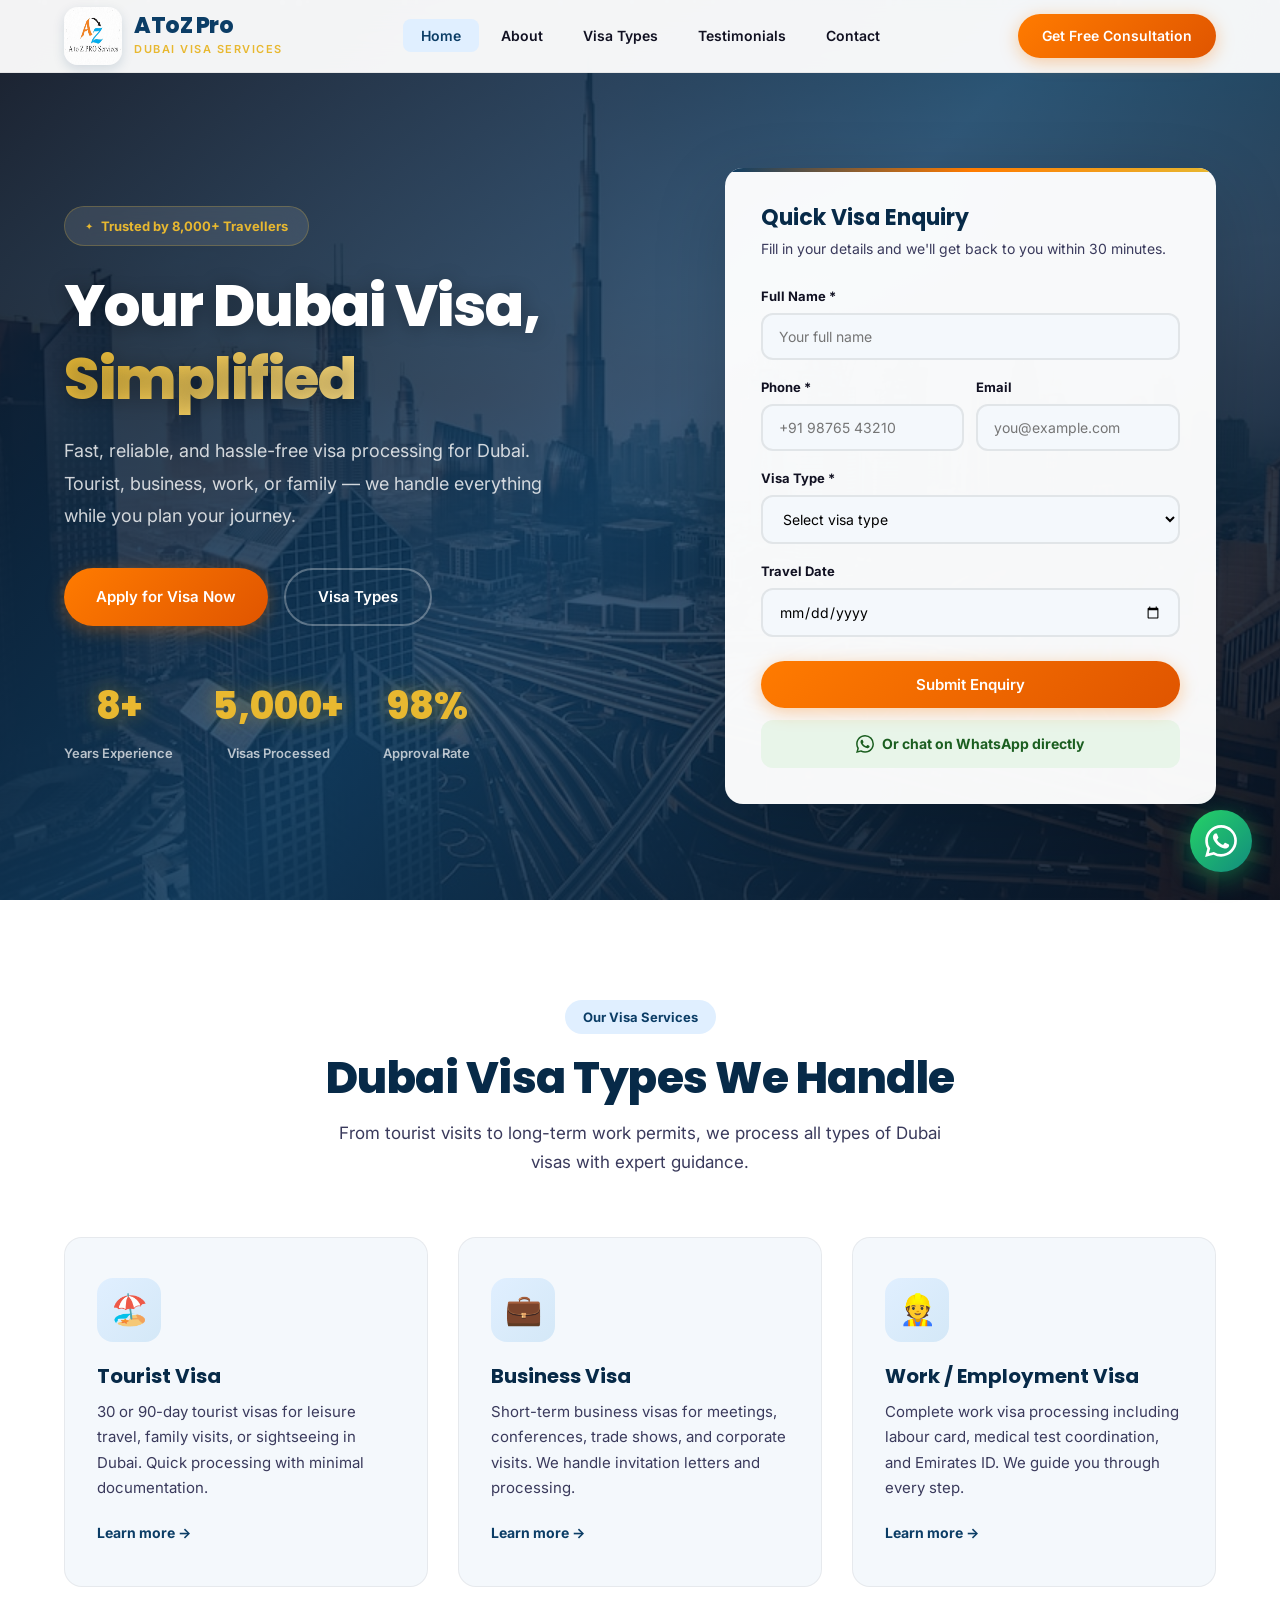
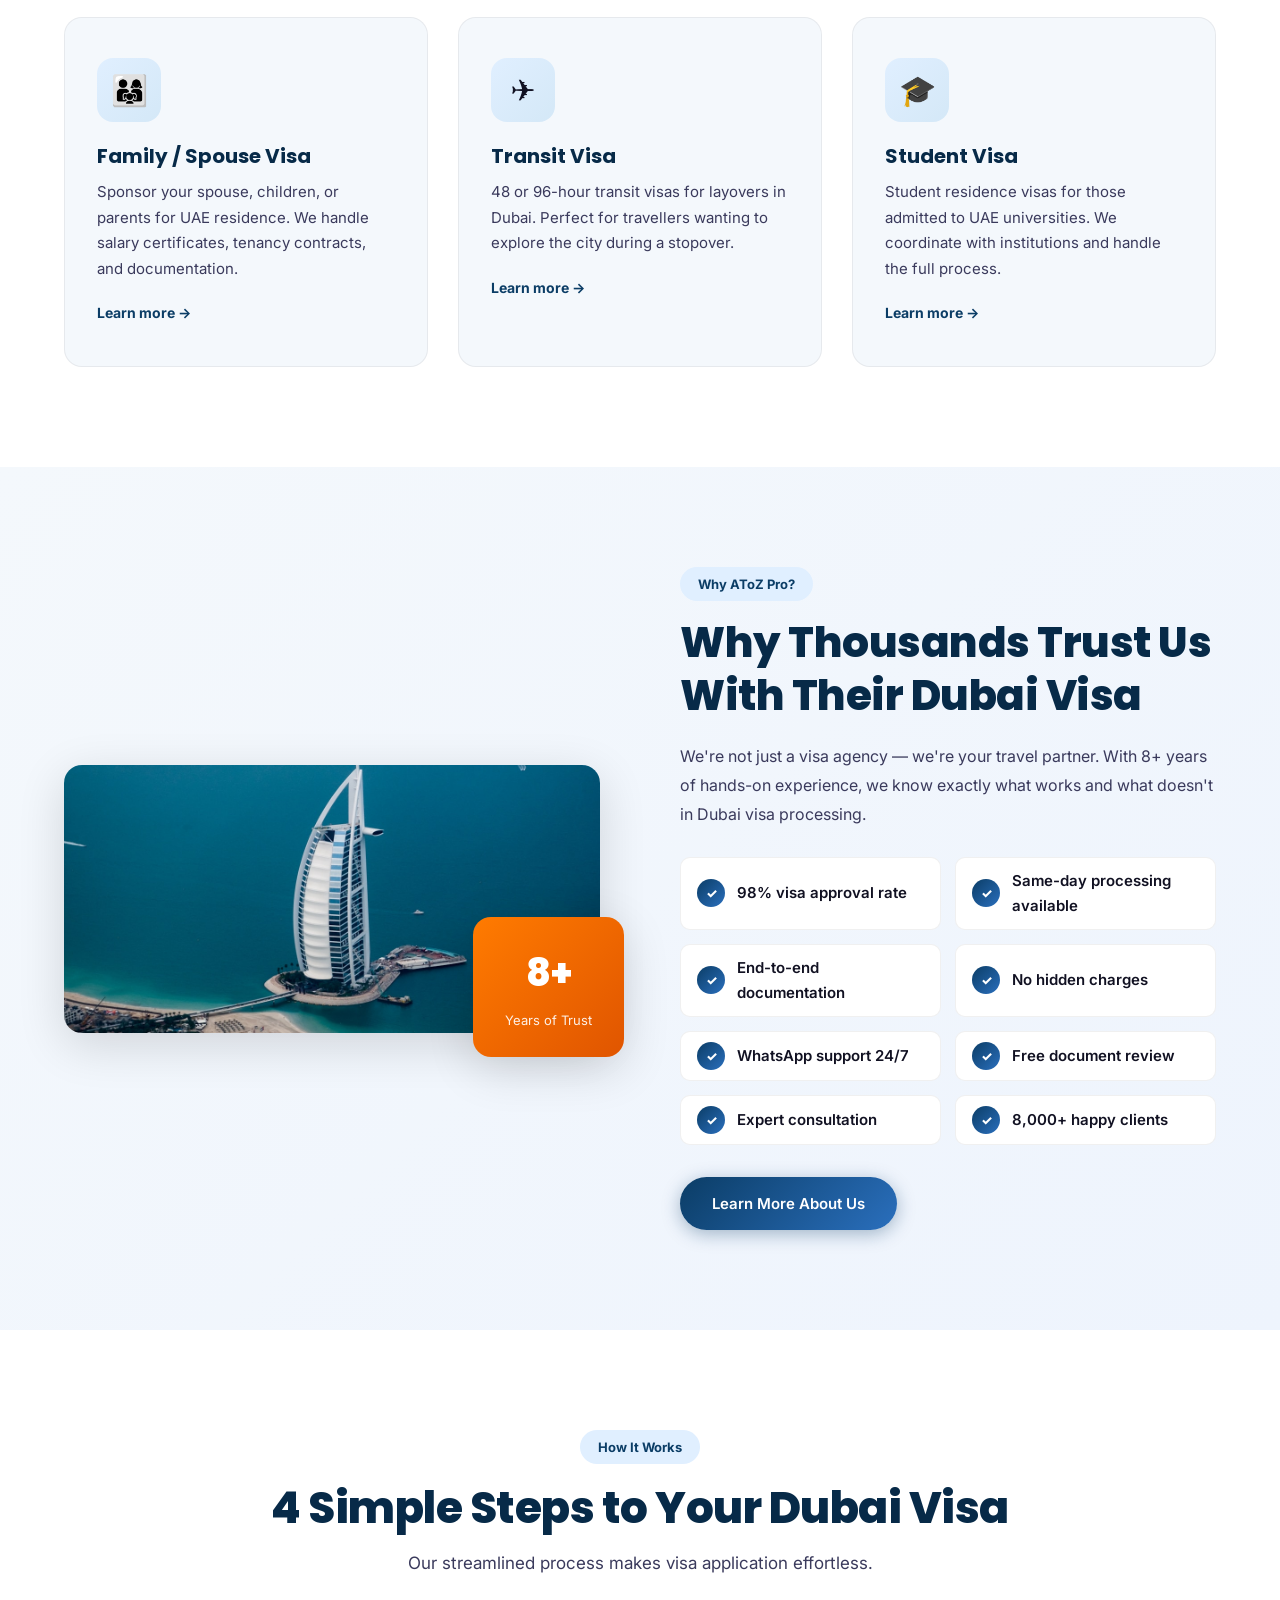
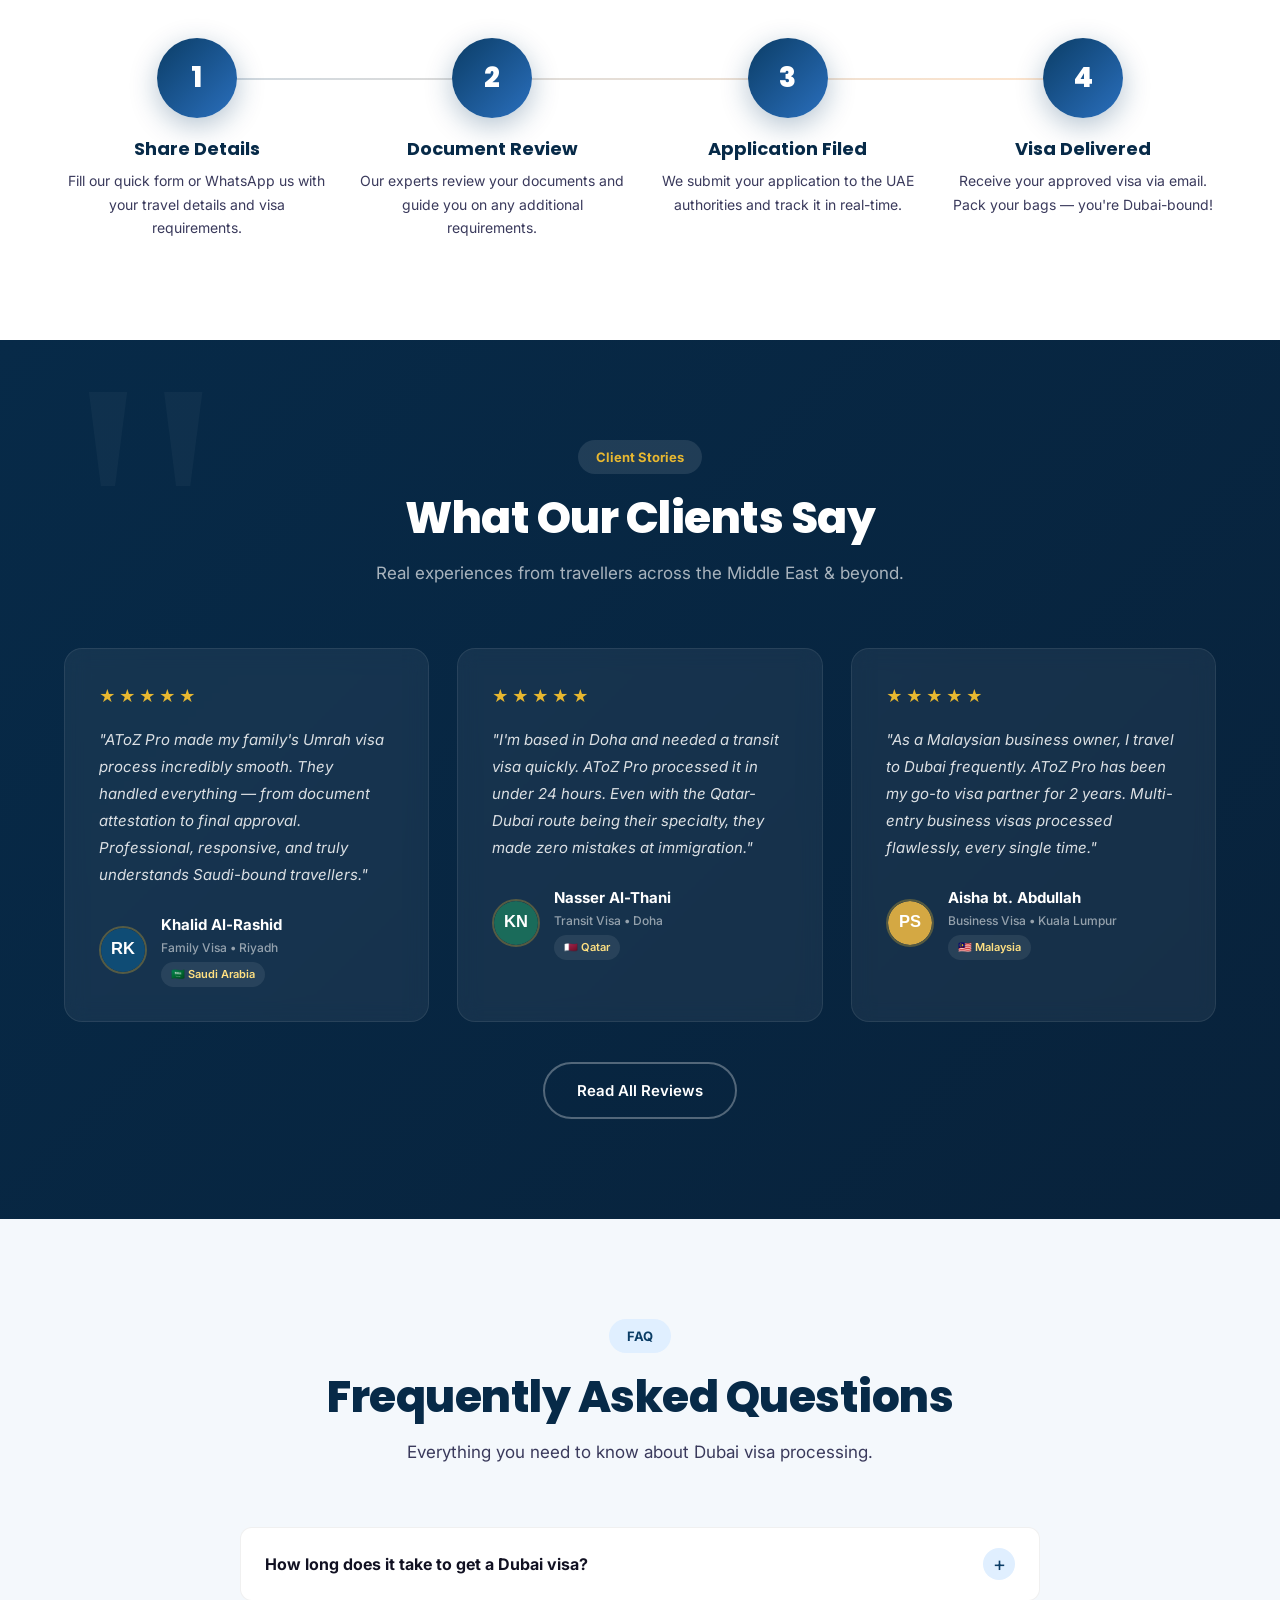
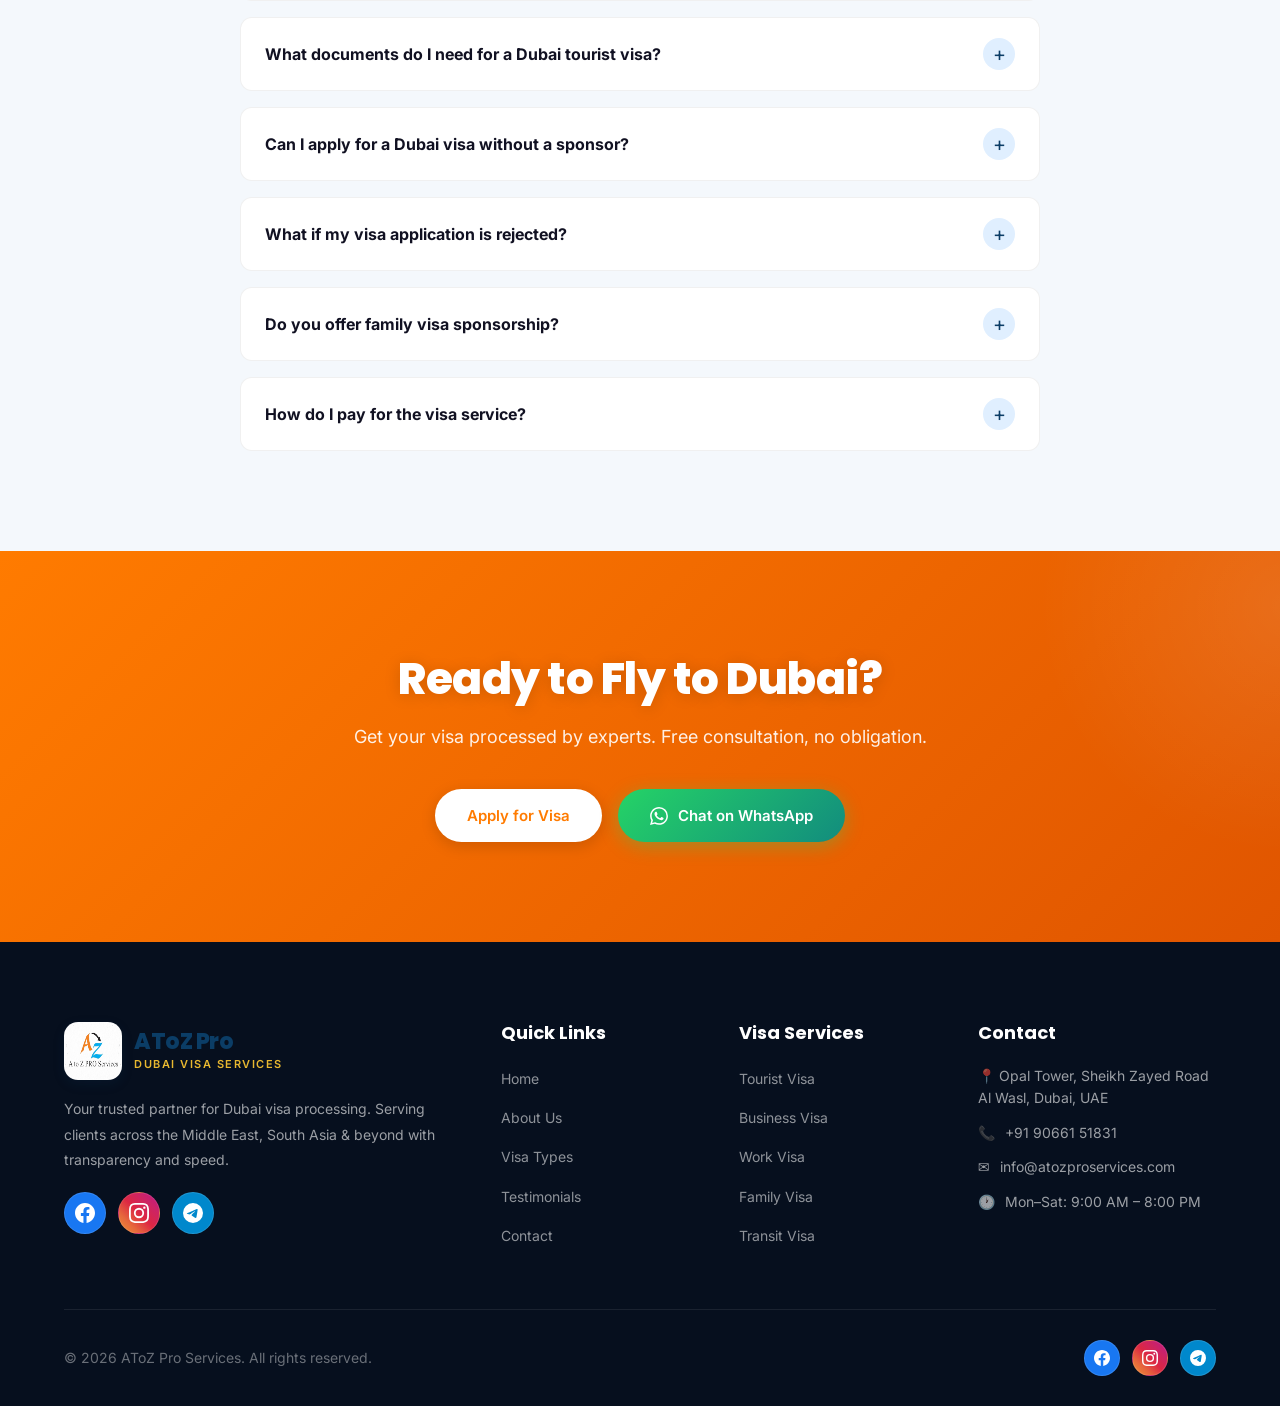
==== commit d7fe672e: "Polished final version: Middle East reviews, Dubai address, social media, enhanced animations Major " ====
--- a/index.html
+++ b/index.html
@@ -5,7 +5,7 @@
   <meta name="viewport" content="width=device-width, initial-scale=1.0">
   <title>AToZ Pro Services — Dubai Visa Experts | Fast & Reliable Visa Processing</title>
   <link rel="icon" type="image/jpeg" href="img/logo-new.jpg">
-  <meta name="description" content="AToZ Pro Services offers expert Dubai visa processing — tourist, business, work & family visas. 8 years of experience. Get your visa approved fast.">
+  <meta name="description" content="AToZ Pro Services offers expert Dubai visa processing — tourist, business, work & family visas. 8+ years of experience. 98% approval rate. Get your visa approved fast.">
   <link rel="preconnect" href="https://fonts.googleapis.com">
   <link rel="preconnect" href="https://fonts.gstatic.com" crossorigin>
   <link href="https://fonts.googleapis.com/css2?family=Inter:wght@400;500;600;700&family=Poppins:wght@600;700;800&display=swap" rel="stylesheet">
@@ -55,7 +55,7 @@
     <div class="hero-particles" id="particles"></div>
     <div class="container hero-grid">
       <div class="hero-content">
-        <div class="hero-badge">Trusted by 5,000+ Travellers</div>
+        <div class="hero-badge">Trusted by 8,000+ Travellers</div>
         <h1>Your Dubai Visa, <span>Simplified</span></h1>
         <p class="hero-text">Fast, reliable, and hassle-free visa processing for Dubai. Tourist, business, work, or family — we handle everything while you plan your journey.</p>
         <div class="hero-actions">
@@ -184,7 +184,7 @@
       <div class="why-content animate-on-scroll">
         <div class="section-tag">Why AToZ Pro?</div>
         <h2>Why Thousands Trust Us With Their Dubai Visa</h2>
-        <p>We're not just a visa agency — we're your travel partner. With 8 years of hands-on experience, we know exactly what works and what doesn't in Dubai visa processing.</p>
+        <p>We're not just a visa agency — we're your travel partner. With 8+ years of hands-on experience, we know exactly what works and what doesn't in Dubai visa processing.</p>
         <div class="why-features">
           <div class="why-feature">98% visa approval rate</div>
           <div class="why-feature">Same-day processing available</div>
@@ -193,7 +193,7 @@
           <div class="why-feature">WhatsApp support 24/7</div>
           <div class="why-feature">Free document review</div>
           <div class="why-feature">Expert consultation</div>
-          <div class="why-feature">5,000+ happy clients</div>
+          <div class="why-feature">8,000+ happy clients</div>
         </div>
         <a href="about.html" class="btn btn-primary">Learn More About Us</a>
       </div>
@@ -239,45 +239,48 @@
       <div class="section-header animate-on-scroll">
         <div class="section-tag" style="background:rgba(255,255,255,0.1);color:var(--gold);">Client Stories</div>
         <h2>What Our Clients Say</h2>
-        <p>Real experiences from people who trusted us with their Dubai visa journey.</p>
+        <p>Real experiences from travellers across the Middle East & beyond.</p>
       </div>
       <div class="testimonials-grid">
         <div class="testimonial-card animate-on-scroll animate-delay-1">
           <div class="testimonial-stars">★★★★★</div>
-          <p class="testimonial-text">"I needed a tourist visa urgently and AToZ Pro delivered in just 3 days! Mohammed Touqueer personally followed up and kept me updated throughout. Absolutely professional service."</p>
+          <p class="testimonial-text">"AToZ Pro made my family's Umrah visa process incredibly smooth. They handled everything — from document attestation to final approval. Professional, responsive, and truly understands Saudi-bound travellers."</p>
           <div class="testimonial-author">
-            <img src="img/avatar-1.svg" alt="Ravi Kumar">
+            <img src="img/avatar-1.svg" alt="Khalid Al-Rashid">
             <div>
-              <div class="testimonial-name">Ravi Kumar</div>
-              <div class="testimonial-role">Tourist Visa • Hyderabad</div>
+              <div class="testimonial-name">Khalid Al-Rashid</div>
+              <div class="testimonial-role">Family Visa • Riyadh</div>
+              <div class="country-flag">🇸🇦 Saudi Arabia</div>
             </div>
           </div>
         </div>
         <div class="testimonial-card animate-on-scroll animate-delay-2">
           <div class="testimonial-stars">★★★★★</div>
-          <p class="testimonial-text">"Got my work visa for Dubai through AToZ Pro. They handled everything — from document preparation to medical test coordination. The team is responsive and genuinely cares about their clients."</p>
+          <p class="testimonial-text">"I'm based in Doha and needed a transit visa quickly. AToZ Pro processed it in under 24 hours. Even with the Qatar-Dubai route being their specialty, they made zero mistakes at immigration."</p>
           <div class="testimonial-author">
-            <img src="img/avatar-2.svg" alt="Sneha Reddy">
+            <img src="img/avatar-5.svg" alt="Nasser Al-Thani">
             <div>
-              <div class="testimonial-name">Sneha Reddy</div>
-              <div class="testimonial-role">Work Visa • Bangalore</div>
+              <div class="testimonial-name">Nasser Al-Thani</div>
+              <div class="testimonial-role">Transit Visa • Doha</div>
+              <div class="country-flag">🇶🇦 Qatar</div>
             </div>
           </div>
         </div>
         <div class="testimonial-card animate-on-scroll animate-delay-3">
           <div class="testimonial-stars">★★★★★</div>
-          <p class="testimonial-text">"I was confused about the family visa process and they explained everything so clearly. My wife's spouse visa was approved without any issues. Highly recommend AToZ Pro Services!"</p>
+          <p class="testimonial-text">"As a Malaysian business owner, I travel to Dubai frequently. AToZ Pro has been my go-to visa partner for 2 years. Multi-entry business visas processed flawlessly, every single time."</p>
           <div class="testimonial-author">
-            <img src="img/avatar-3.svg" alt="Ahmed Khan">
+            <img src="img/avatar-4.svg" alt="Aisha bt. Abdullah">
             <div>
-              <div class="testimonial-name">Ahmed Khan</div>
-              <div class="testimonial-role">Family Visa • Mumbai</div>
+              <div class="testimonial-name">Aisha bt. Abdullah</div>
+              <div class="testimonial-role">Business Visa • Kuala Lumpur</div>
+              <div class="country-flag">🇲🇾 Malaysia</div>
             </div>
           </div>
         </div>
       </div>
       <div style="text-align:center;margin-top:40px;">
-        <a href="testimonials.html" class="btn btn-outline" style="border-color:rgba(255,255,255,0.3);color:white;">Read More Reviews</a>
+        <a href="testimonials.html" class="btn btn-outline" style="border-color:rgba(255,255,255,0.3);color:white;">Read All Reviews</a>
       </div>
     </div>
   </section>
@@ -297,7 +300,7 @@
             <span class="faq-icon">+</span>
           </button>
           <div class="faq-answer">
-            <p>Tourist and business visas typically take 3–5 working days. Work and family visas may take 7–20 working days depending on documentation. We also offer urgent/same-day processing for select visa types — WhatsApp us for details.</p>
+            <p>Tourist and business visas typically take 3–5 working days. Work and family visas may take 7–20 working days depending on documentation. We also offer urgent/same-day processing — WhatsApp us for details.</p>
           </div>
         </div>
         <div class="faq-item animate-on-scroll animate-delay-2">
@@ -306,7 +309,7 @@
             <span class="faq-icon">+</span>
           </button>
           <div class="faq-answer">
-            <p>You'll need a clear passport copy (valid for at least 6 months), a passport-size photograph, and your travel itinerary (flight booking). If you have a hotel booking or UAE sponsor, that helps speed up the process.</p>
+            <p>You'll need a clear passport copy (valid for at least 6 months), a passport-size photograph, and your travel itinerary (flight booking). A hotel booking or UAE sponsor helps speed up the process.</p>
           </div>
         </div>
         <div class="faq-item animate-on-scroll animate-delay-3">
@@ -324,7 +327,7 @@
             <span class="faq-icon">+</span>
           </button>
           <div class="faq-answer">
-            <p>Rejections are rare with our service (98% approval rate), but if it happens, we'll identify the reason, guide you on corrections, and reapply at no extra charge. Your satisfaction is our priority.</p>
+            <p>Rejections are rare with our service (98% approval rate), but if it happens, we'll identify the reason, guide you on corrections, and reapply at no extra charge.</p>
           </div>
         </div>
         <div class="faq-item animate-on-scroll animate-delay-2">
@@ -370,13 +373,24 @@
       <div class="footer-grid">
         <div class="footer-brand">
           <a href="index.html" class="logo" style="color:white;">
-            <div class="logo-mark"><span>AZ</span></div>
+            <img src="img/logo-new.jpg" alt="AToZ Pro Services" class="logo-img">
             <div class="logo-text">
               <strong>AToZ Pro</strong>
               <small>Dubai Visa Services</small>
             </div>
           </a>
-          <p>Your trusted partner for Dubai visa processing. Fast, reliable, and transparent — because your travel plans deserve zero stress.</p>
+          <p>Your trusted partner for Dubai visa processing. Serving clients across the Middle East, South Asia & beyond with transparency and speed.</p>
+          <div class="footer-social">
+            <a href="#" class="social-icon facebook" aria-label="Facebook">
+              <svg viewBox="0 0 24 24"><path d="M24 12.073c0-6.627-5.373-12-12-12s-12 5.373-12 12c0 5.99 4.388 10.954 10.125 11.854v-8.385H7.078v-3.47h3.047V9.43c0-3.007 1.792-4.669 4.533-4.669 1.312 0 2.686.235 2.686.235v2.953H15.83c-1.491 0-1.956.925-1.956 1.874v2.25h3.328l-.532 3.47h-2.796v8.385C19.612 23.027 24 18.062 24 12.073z"/></svg>
+            </a>
+            <a href="#" class="social-icon instagram" aria-label="Instagram">
+              <svg viewBox="0 0 24 24"><path d="M12 2.163c3.204 0 3.584.012 4.85.07 3.252.148 4.771 1.691 4.919 4.919.058 1.265.069 1.645.069 4.849 0 3.205-.012 3.584-.069 4.849-.149 3.225-1.664 4.771-4.919 4.919-1.266.058-1.644.07-4.85.07-3.204 0-3.584-.012-4.849-.07-3.26-.149-4.771-1.699-4.919-4.92-.058-1.265-.07-1.644-.07-4.849 0-3.204.013-3.583.07-4.849.149-3.227 1.664-4.771 4.919-4.919 1.266-.057 1.645-.069 4.849-.069zM12 0C8.741 0 8.333.014 7.053.072 2.695.272.273 2.69.073 7.052.014 8.333 0 8.741 0 12c0 3.259.014 3.668.072 4.948.2 4.358 2.618 6.78 6.98 6.98C8.333 23.986 8.741 24 12 24c3.259 0 3.668-.014 4.948-.072 4.354-.2 6.782-2.618 6.979-6.98.059-1.28.073-1.689.073-4.948 0-3.259-.014-3.667-.072-4.947-.196-4.354-2.617-6.78-6.979-6.98C15.668.014 15.259 0 12 0zm0 5.838a6.162 6.162 0 100 12.324 6.162 6.162 0 000-12.324zM12 16a4 4 0 110-8 4 4 0 010 8zm6.406-11.845a1.44 1.44 0 100 2.881 1.44 1.44 0 000-2.881z"/></svg>
+            </a>
+            <a href="#" class="social-icon telegram" aria-label="Telegram">
+              <svg viewBox="0 0 24 24"><path d="M11.944 0A12 12 0 0 0 0 12a12 12 0 0 0 12 12 12 12 0 0 0 12-12A12 12 0 0 0 12 0a12 12 0 0 0-.056 0zm4.962 7.224c.1-.002.321.023.465.14a.506.506 0 0 1 .171.325c.016.093.036.306.02.472-.18 1.898-.962 6.502-1.36 8.627-.168.9-.499 1.201-.82 1.23-.696.065-1.225-.46-1.9-.902-1.056-.693-1.653-1.124-2.678-1.8-1.185-.78-.417-1.21.258-1.91.177-.184 3.247-2.977 3.307-3.23.007-.032.014-.15-.056-.212s-.174-.041-.249-.024c-.106.024-1.793 1.14-5.061 3.345-.479.33-.913.49-1.302.48-.428-.008-1.252-.241-1.865-.44-.752-.245-1.349-.374-1.297-.789.027-.216.325-.437.893-.663 3.498-1.524 5.83-2.529 6.998-3.014 3.332-1.386 4.025-1.627 4.476-1.635z"/></svg>
+            </a>
+          </div>
         </div>
         <div>
           <h4>Quick Links</h4>
@@ -400,7 +414,7 @@
         </div>
         <div>
           <h4>Contact</h4>
-          <div class="footer-contact-item"><span>📍</span> Hyderabad, Telangana, India</div>
+          <div class="footer-contact-item">📍 Opal Tower, Sheikh Zayed Road<br>Al Wasl, Dubai, UAE</div>
           <div class="footer-contact-item"><span>📞</span> +91 90661 51831</div>
           <div class="footer-contact-item"><span>✉️</span> info@atozproservices.com</div>
           <div class="footer-contact-item"><span>🕐</span> Mon–Sat: 9:00 AM – 8:00 PM</div>
@@ -408,6 +422,11 @@
       </div>
       <div class="footer-bottom">
         <p>© 2026 AToZ Pro Services. All rights reserved.</p>
+        <div class="footer-social" style="margin-top:0;">
+          <a href="#" class="social-icon facebook" aria-label="Facebook" style="width:36px;height:36px;"><svg viewBox="0 0 24 24" style="width:16px;height:16px;fill:white;"><path d="M24 12.073c0-6.627-5.373-12-12-12s-12 5.373-12 12c0 5.99 4.388 10.954 10.125 11.854v-8.385H7.078v-3.47h3.047V9.43c0-3.007 1.792-4.669 4.533-4.669 1.312 0 2.686.235 2.686.235v2.953H15.83c-1.491 0-1.956.925-1.956 1.874v2.25h3.328l-.532 3.47h-2.796v8.385C19.612 23.027 24 18.062 24 12.073z"/></svg></a>
+          <a href="#" class="social-icon instagram" aria-label="Instagram" style="width:36px;height:36px;"><svg viewBox="0 0 24 24" style="width:16px;height:16px;fill:white;"><path d="M12 2.163c3.204 0 3.584.012 4.85.07 3.252.148 4.771 1.691 4.919 4.919.058 1.265.069 1.645.069 4.849 0 3.205-.012 3.584-.069 4.849-.149 3.225-1.664 4.771-4.919 4.919-1.266.058-1.644.07-4.85.07-3.204 0-3.584-.012-4.849-.07-3.26-.149-4.771-1.699-4.919-4.92-.058-1.265-.07-1.644-.07-4.849 0-3.204.013-3.583.07-4.849.149-3.227 1.664-4.771 4.919-4.919 1.266-.057 1.645-.069 4.849-.069zM12 0C8.741 0 8.333.014 7.053.072 2.695.272.273 2.69.073 7.052.014 8.333 0 8.741 0 12c0 3.259.014 3.668.072 4.948.2 4.358 2.618 6.78 6.98 6.98C8.333 23.986 8.741 24 12 24c3.259 0 3.668-.014 4.948-.072 4.354-.2 6.782-2.618 6.979-6.98.059-1.28.073-1.689.073-4.948 0-3.259-.014-3.667-.072-4.947-.196-4.354-2.617-6.78-6.979-6.98C15.668.014 15.259 0 12 0zm0 5.838a6.162 6.162 0 100 12.324 6.162 6.162 0 000-12.324zM12 16a4 4 0 110-8 4 4 0 010 8zm6.406-11.845a1.44 1.44 0 100 2.881 1.44 1.44 0 000-2.881z"/></svg></a>
+          <a href="#" class="social-icon telegram" aria-label="Telegram" style="width:36px;height:36px;"><svg viewBox="0 0 24 24" style="width:16px;height:16px;fill:white;"><path d="M11.944 0A12 12 0 0 0 0 12a12 12 0 0 0 12 12 12 12 0 0 0 12-12A12 12 0 0 0 12 0a12 12 0 0 0-.056 0zm4.962 7.224c.1-.002.321.023.465.14a.506.506 0 0 1 .171.325c.016.093.036.306.02.472-.18 1.898-.962 6.502-1.36 8.627-.168.9-.499 1.201-.82 1.23-.696.065-1.225-.46-1.9-.902-1.056-.693-1.653-1.124-2.678-1.8-1.185-.78-.417-1.21.258-1.91.177-.184 3.247-2.977 3.307-3.23.007-.032.014-.15-.056-.212s-.174-.041-.249-.024c-.106.024-1.793 1.14-5.061 3.345-.479.33-.913.49-1.302.48-.428-.008-1.252-.241-1.865-.44-.752-.245-1.349-.374-1.297-.789.027-.216.325-.437.893-.663 3.498-1.524 5.83-2.529 6.998-3.014 3.332-1.386 4.025-1.627 4.476-1.635z"/></svg></a>
+        </div>
       </div>
     </div>
   </footer>
--- a/css/style.css
+++ b/css/style.css
@@ -1,5 +1,6 @@
 /* ============================================
    AToZ Pro Services — Dubai Visa Services
+   POLISHED FINAL VERSION
    ============================================ */
 
 *,
@@ -11,25 +12,27 @@
 }
 
 :root {
-  --primary: #0f4c75;
-  --primary-dark: #0a3a5c;
-  --primary-light: #e8f4fd;
-  --secondary: #3282b8;
-  --accent: #f77f00;
-  --accent-light: #fff3e0;
-  --gold: #d4a843;
-  --text: #1a1a2e;
-  --text-light: #4a4a6a;
-  --text-muted: #8888a0;
+  --primary: #0b3d66;
+  --primary-dark: #072a48;
+  --primary-light: #e0efff;
+  --secondary: #2a6fbd;
+  --accent: #ff7b00;
+  --accent-dark: #e05500;
+  --accent-light: #fff4e6;
+  --gold: #e8b830;
+  --gold-light: #ffe082;
+  --text: #111122;
+  --text-light: #3a3a5c;
+  --text-muted: #6b6b8a;
   --bg: #ffffff;
-  --bg-soft: #f7f9fc;
-  --bg-dark: #0a1628;
+  --bg-soft: #f4f8fc;
+  --bg-dark: #060f1e;
   --white: #ffffff;
-  --shadow: 0 4px 20px rgba(0,0,0,0.06);
-  --shadow-lg: 0 12px 40px rgba(0,0,0,0.12);
-  --shadow-xl: 0 20px 60px rgba(0,0,0,0.15);
-  --radius: 16px;
-  --radius-sm: 10px;
+  --shadow: 0 4px 24px rgba(0,0,0,0.07);
+  --shadow-lg: 0 12px 48px rgba(0,0,0,0.14);
+  --shadow-xl: 0 24px 72px rgba(0,0,0,0.18);
+  --radius: 18px;
+  --radius-sm: 12px;
   --font-heading: 'Poppins', 'Segoe UI', system-ui, sans-serif;
   --font-body: 'Inter', 'Segoe UI', system-ui, sans-serif;
 }
@@ -45,11 +48,12 @@
   line-height: 1.7;
   font-size: 16px;
   overflow-x: hidden;
+  -webkit-font-smoothing: antialiased;
 }
 
 h1, h2, h3, h4, h5 {
   font-family: var(--font-heading);
-  line-height: 1.3;
+  line-height: 1.25;
   color: var(--primary-dark);
 }
 
@@ -104,23 +108,23 @@
 .btn-primary {
   background: linear-gradient(135deg, var(--primary), var(--secondary));
   color: var(--white);
-  box-shadow: 0 4px 15px rgba(15,76,117,0.3);
+  box-shadow: 0 4px 18px rgba(11,61,102,0.35);
 }
 
 .btn-primary:hover {
   transform: translateY(-3px);
-  box-shadow: 0 8px 25px rgba(15,76,117,0.4);
+  box-shadow: 0 8px 30px rgba(11,61,102,0.45);
 }
 
 .btn-accent {
-  background: linear-gradient(135deg, var(--accent), #e65100);
+  background: linear-gradient(135deg, var(--accent), var(--accent-dark));
   color: var(--white);
-  box-shadow: 0 4px 15px rgba(247,127,0,0.3);
+  box-shadow: 0 4px 18px rgba(255,123,0,0.35);
 }
 
 .btn-accent:hover {
   transform: translateY(-3px);
-  box-shadow: 0 8px 25px rgba(247,127,0,0.4);
+  box-shadow: 0 8px 30px rgba(255,123,0,0.45);
 }
 
 .btn-outline {
@@ -138,12 +142,12 @@
 .btn-whatsapp {
   background: linear-gradient(135deg, #25d366, #128c7e);
   color: var(--white);
-  box-shadow: 0 4px 15px rgba(37,211,102,0.3);
+  box-shadow: 0 4px 18px rgba(37,211,102,0.35);
 }
 
 .btn-whatsapp:hover {
   transform: translateY(-3px);
-  box-shadow: 0 8px 25px rgba(37,211,102,0.4);
+  box-shadow: 0 8px 30px rgba(37,211,102,0.45);
 }
 
 /* ---------- Navbar ---------- */
@@ -152,9 +156,9 @@
   top: 0;
   width: 100%;
   z-index: 1000;
-  background: rgba(255,255,255,0.92);
+  background: rgba(255,255,255,0.95);
   backdrop-filter: blur(20px);
-  border-bottom: 1px solid rgba(0,0,0,0.05);
+  border-bottom: 1px solid rgba(0,0,0,0.06);
   transition: all 0.3s ease;
 }
 
@@ -166,57 +170,32 @@
   display: flex;
   align-items: center;
   justify-content: space-between;
-  height: 76px;
+  height: 72px;
 }
 
 .logo {
   display: flex;
   align-items: center;
   gap: 12px;
-}
-
-.logo-mark {
-  width: 44px;
-  height: 44px;
-  background: linear-gradient(135deg, var(--primary), var(--secondary));
-  border-radius: 12px;
-  display: flex;
-  align-items: center;
-  justify-content: center;
-  position: relative;
-  overflow: hidden;
-}
-
-.logo-mark::after {
-  content: '';
-  position: absolute;
-  top: -50%;
-  left: -50%;
-  width: 200%;
-  height: 200%;
-  background: linear-gradient(45deg, transparent 40%, rgba(255,255,255,0.15) 50%, transparent 60%);
-  animation: logoShine 3s ease-in-out infinite;
-}
-
-@keyframes logoShine {
-  0%, 100% { transform: translateX(-100%) rotate(45deg); }
-  50% { transform: translateX(100%) rotate(45deg); }
-}
-
-.logo-mark span {
-  font-family: var(--font-heading);
-  font-weight: 800;
-  font-size: 18px;
-  color: white;
-  position: relative;
-  z-index: 1;
+  transition: transform 0.3s ease;
+}
+
+.logo:hover {
+  transform: scale(1.02);
 }
 
 .logo-img {
-  width: 44px;
-  height: 44px;
-  border-radius: 12px;
+  width: 58px;
+  height: 58px;
+  border-radius: 14px;
   flex-shrink: 0;
+  box-shadow: 0 4px 12px rgba(11,61,102,0.15);
+  transition: box-shadow 0.3s ease, transform 0.3s ease;
+}
+
+.logo:hover .logo-img {
+  box-shadow: 0 6px 20px rgba(11,61,102,0.25);
+  transform: scale(1.05);
 }
 
 .logo-text {
@@ -226,17 +205,29 @@
 
 .logo-text strong {
   font-family: var(--font-heading);
-  font-size: 20px;
-  font-weight: 700;
+  font-size: 22px;
+  font-weight: 800;
   color: var(--primary);
   line-height: 1.2;
+  letter-spacing: -0.5px;
+  transition: color 0.3s ease;
+}
+
+.logo:hover .logo-text strong {
+  color: var(--accent);
 }
 
 .logo-text small {
   font-size: 11px;
-  color: var(--text-muted);
-  letter-spacing: 1px;
+  color: var(--gold);
+  font-weight: 600;
+  letter-spacing: 1.5px;
   text-transform: uppercase;
+  transition: color 0.3s ease;
+}
+
+.logo:hover .logo-text small {
+  color: var(--secondary);
 }
 
 .nav-links {
@@ -247,7 +238,7 @@
 
 .nav-links a {
   padding: 8px 18px;
-  font-weight: 500;
+  font-weight: 600;
   font-size: 14px;
   color: var(--text);
   border-radius: 8px;
@@ -287,7 +278,7 @@
 .mobile-nav {
   display: none;
   position: fixed;
-  top: 76px;
+  top: 72px;
   left: 0;
   right: 0;
   background: var(--white);
@@ -304,7 +295,7 @@
   display: block;
   padding: 12px 16px;
   color: var(--text);
-  font-weight: 500;
+  font-weight: 600;
   border-radius: var(--radius-sm);
   transition: all 0.2s;
 }
@@ -314,55 +305,6 @@
   color: var(--primary);
 }
 
-/* ---------- Animated Background Orbs ---------- */
-.hero-bg::before {
-  content: '';
-  position: absolute;
-  top: -50%;
-  right: -20%;
-  width: 600px;
-  height: 600px;
-  background: radial-gradient(circle, rgba(212,168,67,0.08) 0%, transparent 70%);
-  border-radius: 50%;
-  animation: orbFloat 8s ease-in-out infinite;
-  z-index: 1;
-  pointer-events: none;
-}
-
-.hero-bg::after {
-  content: '';
-  position: absolute;
-  bottom: -30%;
-  left: -10%;
-  width: 400px;
-  height: 400px;
-  background: radial-gradient(circle, rgba(247,127,0,0.06) 0%, transparent 70%);
-  border-radius: 50%;
-  animation: orbFloat 10s ease-in-out infinite reverse;
-  z-index: 1;
-  pointer-events: none;
-}
-
-@keyframes orbFloat {
-  0%, 100% { transform: translate(0, 0) scale(1); }
-  33%      { transform: translate(30px, -20px) scale(1.05); }
-  66%      { transform: translate(-20px, 15px) scale(0.95); }
-}
-
-/* CTA orb */
-.cta-section::before {
-  content: '';
-  position: absolute;
-  top: -50%;
-  right: -20%;
-  width: 500px;
-  height: 500px;
-  background: radial-gradient(circle, rgba(255,255,255,0.08) 0%, transparent 70%);
-  border-radius: 50%;
-  animation: orbFloat 8s ease-in-out infinite;
-  pointer-events: none;
-}
-
 /* ---------- Hero ---------- */
 .hero {
   min-height: 100vh;
@@ -370,7 +312,7 @@
   align-items: center;
   position: relative;
   overflow: hidden;
-  padding-top: 76px;
+  padding-top: 72px;
 }
 
 .hero-bg {
@@ -385,11 +327,16 @@
   object-fit: cover;
 }
 
-.hero-bg::after {
+.hero-bg::before {
   content: '';
   position: absolute;
   inset: 0;
-  background: linear-gradient(135deg, rgba(10,22,40,0.88) 0%, rgba(15,76,117,0.75) 50%, rgba(10,22,40,0.85) 100%);
+  background: linear-gradient(135deg, rgba(6,15,30,0.92) 0%, rgba(11,61,102,0.80) 50%, rgba(6,15,30,0.88) 100%);
+  z-index: 1;
+}
+
+.hero-bg::after {
+  content: none;
 }
 
 .hero-particles {
@@ -405,10 +352,10 @@
   height: 6px;
   background: rgba(255,255,255,0.15);
   border-radius: 50%;
-  animation: float linear infinite;
-}
-
-@keyframes float {
+  animation: particleFloat linear infinite;
+}
+
+@keyframes particleFloat {
   0% { transform: translateY(100vh) rotate(0deg); opacity: 0; }
   10% { opacity: 1; }
   90% { opacity: 1; }
@@ -435,15 +382,15 @@
   display: inline-flex;
   align-items: center;
   gap: 8px;
-  background: rgba(255,255,255,0.12);
-  backdrop-filter: blur(10px);
+  background: rgba(255,255,255,0.1);
+  backdrop-filter: blur(12px);
   color: var(--gold);
   padding: 8px 20px;
   border-radius: 50px;
   font-size: 13px;
-  font-weight: 600;
+  font-weight: 700;
   margin-bottom: 24px;
-  border: 1px solid rgba(255,255,255,0.1);
+  border: 1px solid rgba(232,184,48,0.25);
   animation: fadeInUp 0.8s ease;
 }
 
@@ -453,26 +400,32 @@
 }
 
 .hero h1 {
-  font-size: 54px;
+  font-size: 58px;
   font-weight: 800;
   margin-bottom: 20px;
   color: var(--white);
   animation: fadeInUp 0.8s ease 0.1s both;
+  text-shadow: 0 2px 20px rgba(0,0,0,0.3);
+  letter-spacing: -1px;
 }
 
 .hero h1 span {
-  background: linear-gradient(135deg, var(--gold), #f5c842);
+  background: linear-gradient(135deg, var(--gold), #ffe082, var(--gold));
+  background-size: 200% auto;
   -webkit-background-clip: text;
   -webkit-text-fill-color: transparent;
   background-clip: text;
+  animation: shimmer 3s linear infinite;
 }
 
 .hero-text {
   font-size: 18px;
-  color: rgba(255,255,255,0.75);
+  color: rgba(255,255,255,0.8);
   margin-bottom: 36px;
   max-width: 520px;
+  font-weight: 400;
   animation: fadeInUp 0.8s ease 0.2s both;
+  line-height: 1.8;
 }
 
 .hero-actions {
@@ -482,6 +435,7 @@
   animation: fadeInUp 0.8s ease 0.3s both;
 }
 
+/* ── Hero Stats — High Contrast + Breathing Effect ── */
 .hero-stats {
   display: flex;
   gap: 40px;
@@ -496,14 +450,33 @@
 .hero-stat strong {
   display: block;
   font-family: var(--font-heading);
-  font-size: 32px;
+  font-size: 38px;
   font-weight: 800;
   color: var(--gold);
+  text-shadow: 0 0 20px rgba(232,184,48,0.4), 0 0 40px rgba(232,184,48,0.1);
+  animation: statPulse 3s ease-in-out infinite;
+}
+
+.hero-stat:nth-child(2) strong { animation-delay: 0.5s; }
+.hero-stat:nth-child(3) strong { animation-delay: 1s; }
+
+@keyframes statPulse {
+  0%, 100% {
+    color: var(--gold);
+    text-shadow: 0 0 20px rgba(232,184,48,0.3), 0 0 40px rgba(232,184,48,0.08);
+    transform: scale(1);
+  }
+  50% {
+    color: #ffe082;
+    text-shadow: 0 0 30px rgba(232,184,48,0.5), 0 0 60px rgba(232,184,48,0.15);
+    transform: scale(1.04);
+  }
 }
 
 .hero-stat span {
   font-size: 13px;
-  color: rgba(255,255,255,0.6);
+  color: rgba(255,255,255,0.7);
+  font-weight: 600;
 }
 
 /* Hero Form Card */
@@ -545,10 +518,10 @@
 
 .form-group label {
   display: block;
-  font-weight: 600;
+  font-weight: 700;
   font-size: 13px;
   color: var(--text);
-  margin-bottom: 5px;
+  margin-bottom: 6px;
 }
 
 .form-group input,
@@ -556,11 +529,11 @@
 .form-group textarea {
   width: 100%;
   padding: 13px 16px;
-  border: 2px solid rgba(0,0,0,0.07);
+  border: 2px solid rgba(0,0,0,0.08);
   border-radius: var(--radius-sm);
   font-family: var(--font-body);
   font-size: 14px;
-  transition: all 0.25s ease;
+  transition: all 0.3s ease;
   background: var(--bg-soft);
 }
 
@@ -568,9 +541,9 @@
 .form-group select:focus,
 .form-group textarea:focus {
   outline: none;
-  border-color: var(--primary);
+  border-color: var(--secondary);
   background: var(--white);
-  box-shadow: 0 0 0 4px rgba(15,76,117,0.08);
+  box-shadow: 0 0 0 4px rgba(42,111,189,0.1);
 }
 
 .form-group textarea {
@@ -600,7 +573,7 @@
   background: #e8f5e9;
   border-radius: var(--radius-sm);
   color: #1b5e20;
-  font-weight: 600;
+  font-weight: 700;
   font-size: 14px;
   transition: all 0.25s ease;
 }
@@ -625,13 +598,15 @@
   padding: 6px 18px;
   border-radius: 50px;
   font-size: 13px;
-  font-weight: 600;
+  font-weight: 700;
   margin-bottom: 16px;
 }
 
 .section-header h2 {
-  font-size: 42px;
+  font-size: 44px;
   margin-bottom: 14px;
+  font-weight: 800;
+  letter-spacing: -0.5px;
 }
 
 .section-header p {
@@ -658,7 +633,7 @@
   border-radius: var(--radius);
   padding: 40px 32px;
   transition: all 0.4s cubic-bezier(0.25, 0.46, 0.45, 0.94);
-  border: 1px solid transparent;
+  border: 1px solid rgba(0,0,0,0.06);
   position: relative;
   overflow: hidden;
 }
@@ -676,7 +651,7 @@
 }
 
 .service-card:hover {
-  border-color: rgba(15,76,117,0.1);
+  border-color: rgba(11,61,102,0.12);
   box-shadow: var(--shadow-lg);
   transform: translateY(-8px);
 }
@@ -699,12 +674,20 @@
 }
 
 .service-card:hover .service-icon {
-  transform: scale(1.1) rotate(-3deg);
+  animation: iconBounce 0.6s ease;
+}
+
+@keyframes iconBounce {
+  0%   { transform: scale(1) rotate(0deg); }
+  40%  { transform: scale(1.15) rotate(-5deg); }
+  70%  { transform: scale(1.05) rotate(2deg); }
+  100% { transform: scale(1.1) rotate(-3deg); }
 }
 
 .service-card h3 {
   font-size: 20px;
   margin-bottom: 10px;
+  font-weight: 700;
 }
 
 .service-card p {
@@ -715,7 +698,7 @@
 
 .service-link {
   color: var(--primary);
-  font-weight: 600;
+  font-weight: 700;
   font-size: 14px;
   display: inline-flex;
   align-items: center;
@@ -754,7 +737,7 @@
   position: absolute;
   bottom: -24px;
   right: -24px;
-  background: linear-gradient(135deg, var(--accent), #e65100);
+  background: linear-gradient(135deg, var(--accent), var(--accent-dark));
   color: var(--white);
   border-radius: var(--radius);
   padding: 24px 32px;
@@ -767,6 +750,7 @@
   font-family: var(--font-heading);
   font-size: 38px;
   font-weight: 800;
+  color: var(--white);
 }
 
 .why-img-badge span {
@@ -775,43 +759,96 @@
 }
 
 .why-content h2 {
-  font-size: 40px;
+  font-size: 42px;
   margin-bottom: 20px;
+  font-weight: 800;
+  letter-spacing: -0.5px;
 }
 
 .why-content > p {
   color: var(--text-light);
   margin-bottom: 28px;
   font-size: 16px;
-}
-
+  line-height: 1.8;
+}
+
+/* ── Breathing Bullet Points ── */
 .why-features {
   display: grid;
   grid-template-columns: 1fr 1fr;
-  gap: 16px;
+  gap: 14px;
   margin-bottom: 32px;
 }
 
 .why-feature {
   display: flex;
   align-items: center;
-  gap: 10px;
-  font-weight: 500;
+  gap: 12px;
+  font-weight: 600;
   font-size: 15px;
+  padding: 10px 16px;
+  border-radius: 10px;
+  background: var(--white);
+  border: 1px solid rgba(0,0,0,0.06);
+  transition: all 0.4s ease;
+}
+
+.why-feature:hover {
+  transform: translateX(4px);
+  box-shadow: var(--shadow);
 }
 
 .why-feature::before {
   content: '✓';
-  width: 26px;
-  height: 26px;
+  width: 28px;
+  height: 28px;
   background: linear-gradient(135deg, var(--primary), var(--secondary));
   color: white;
   border-radius: 50%;
   display: flex;
   align-items: center;
   justify-content: center;
-  font-size: 12px;
+  font-size: 13px;
+  font-weight: 800;
   flex-shrink: 0;
+  animation: bulletBreathe 3s ease-in-out infinite;
+  transition: background 0.4s ease;
+}
+
+/* Staggered breathing with color shifts */
+.why-feature:nth-child(1)::before { animation-delay: 0s; }
+.why-feature:nth-child(2)::before { animation-delay: 0.4s; animation-name: bulletBreathe2; }
+.why-feature:nth-child(3)::before { animation-delay: 0.8s; }
+.why-feature:nth-child(4)::before { animation-delay: 1.2s; animation-name: bulletBreathe2; }
+.why-feature:nth-child(5)::before { animation-delay: 1.6s; }
+.why-feature:nth-child(6)::before { animation-delay: 2s; animation-name: bulletBreathe2; }
+.why-feature:nth-child(7)::before { animation-delay: 0.6s; }
+.why-feature:nth-child(8)::before { animation-delay: 1.4s; animation-name: bulletBreathe2; }
+
+@keyframes bulletBreathe {
+  0%, 100% {
+    background: linear-gradient(135deg, var(--primary), var(--secondary));
+    box-shadow: 0 0 0 0 rgba(42,111,189,0.2);
+    transform: scale(1);
+  }
+  50% {
+    background: linear-gradient(135deg, var(--accent), var(--gold));
+    box-shadow: 0 0 12px 2px rgba(255,123,0,0.2);
+    transform: scale(1.15);
+  }
+}
+
+@keyframes bulletBreathe2 {
+  0%, 100% {
+    background: linear-gradient(135deg, var(--secondary), var(--accent));
+    box-shadow: 0 0 0 0 rgba(255,123,0,0.2);
+    transform: scale(1);
+  }
+  50% {
+    background: linear-gradient(135deg, var(--gold), var(--primary));
+    box-shadow: 0 0 12px 2px rgba(232,184,48,0.25);
+    transform: scale(1.15);
+  }
 }
 
 /* ---------- Process ---------- */
@@ -835,7 +872,7 @@
   right: 12%;
   height: 2px;
   background: linear-gradient(90deg, var(--primary), var(--accent));
-  opacity: 0.15;
+  opacity: 0.2;
 }
 
 .process-step {
@@ -858,17 +895,18 @@
   margin: 0 auto 20px;
   position: relative;
   z-index: 1;
-  box-shadow: 0 8px 25px rgba(15,76,117,0.25);
+  box-shadow: 0 8px 28px rgba(11,61,102,0.3);
   transition: transform 0.3s ease;
 }
 
 .process-step:hover .process-number {
-  transform: scale(1.1);
+  transform: scale(1.12) rotate(8deg);
 }
 
 .process-step h3 {
   font-size: 18px;
   margin-bottom: 8px;
+  font-weight: 700;
 }
 
 .process-step p {
@@ -879,9 +917,17 @@
 /* ---------- Testimonials ---------- */
 .testimonials {
   padding: 100px 0;
-  background: linear-gradient(135deg, var(--primary-dark) 0%, #0d2137 100%);
+  background: linear-gradient(135deg, var(--primary-dark) 0%, #091a2e 100%);
   position: relative;
   overflow: hidden;
+  background-size: 200% 200%;
+  animation: testimonialBg 12s ease infinite;
+}
+
+@keyframes testimonialBg {
+  0%   { background-position: 0% 50%; }
+  50%  { background-position: 100% 50%; }
+  100% { background-position: 0% 50%; }
 }
 
 .testimonials::before {
@@ -900,25 +946,7 @@
 }
 
 .testimonials .section-header p {
-  color: rgba(255,255,255,0.6);
-}
-
-/* Standalone testimonials page — dark text on white bg */
-.testimonials-page .testimonial-card {
-  background: var(--bg-soft);
-  border: 1px solid rgba(0,0,0,0.08);
-}
-
-.testimonials-page .testimonial-text {
-  color: var(--text-light);
-}
-
-.testimonials-page .testimonial-name {
-  color: var(--primary-dark);
-}
-
-.testimonials-page .testimonial-role {
-  color: var(--text-muted);
+  color: rgba(255,255,255,0.65);
 }
 
 .testimonials-page .section-header h2 {
@@ -932,7 +960,7 @@
 .testimonials-grid {
   display: grid;
   grid-template-columns: repeat(3, 1fr);
-  gap: 30px;
+  gap: 28px;
 }
 
 .testimonial-card {
@@ -940,7 +968,7 @@
   backdrop-filter: blur(10px);
   border: 1px solid rgba(255,255,255,0.08);
   border-radius: var(--radius);
-  padding: 36px;
+  padding: 34px;
   transition: all 0.4s ease;
 }
 
@@ -948,6 +976,16 @@
   background: rgba(255,255,255,0.1);
   transform: translateY(-6px);
   box-shadow: 0 12px 40px rgba(0,0,0,0.2);
+}
+
+/* Light variant for testimonials page */
+.testimonials-page .testimonial-card {
+  background: var(--bg-soft);
+  border: 1px solid rgba(0,0,0,0.06);
+}
+
+.testimonials-page .testimonial-card:hover {
+  background: var(--white);
 }
 
 .testimonial-stars {
@@ -959,10 +997,14 @@
 
 .testimonial-text {
   font-size: 15px;
-  color: rgba(255,255,255,0.8);
+  color: rgba(255,255,255,0.85);
   font-style: italic;
   margin-bottom: 24px;
   line-height: 1.8;
+}
+
+.testimonials-page .testimonial-text {
+  color: var(--text-light);
 }
 
 .testimonial-author {
@@ -976,7 +1018,11 @@
   height: 48px;
   border-radius: 50%;
   object-fit: cover;
-  border: 2px solid rgba(255,255,255,0.15);
+  border: 2px solid rgba(232,184,48,0.3);
+}
+
+.testimonials-page .testimonial-author img {
+  border-color: rgba(42,111,189,0.2);
 }
 
 .testimonial-name {
@@ -985,18 +1031,54 @@
   color: var(--white);
 }
 
+.testimonials-page .testimonial-name {
+  color: var(--primary-dark);
+}
+
 .testimonial-role {
-  font-size: 13px;
-  color: rgba(255,255,255,0.5);
+  font-size: 12px;
+  color: rgba(255,255,255,0.55);
+  font-weight: 500;
+}
+
+.testimonials-page .testimonial-role {
+  color: var(--text-muted);
+}
+
+/* Country flag badges */
+.country-flag {
+  display: inline-flex;
+  align-items: center;
+  gap: 6px;
+  padding: 3px 10px;
+  background: rgba(255,255,255,0.08);
+  border-radius: 20px;
+  font-size: 11px;
+  color: var(--gold-light);
+  font-weight: 600;
+  margin-top: 4px;
+}
+
+.testimonials-page .country-flag {
+  background: var(--primary-light);
+  color: var(--primary);
 }
 
 /* ---------- CTA Section ---------- */
 .cta-section {
   padding: 100px 0;
-  background: linear-gradient(135deg, var(--accent) 0%, #e65100 100%);
+  background: linear-gradient(135deg, var(--accent) 0%, var(--accent-dark) 50%, var(--accent) 100%);
   text-align: center;
   position: relative;
   overflow: hidden;
+  background-size: 200% 200%;
+  animation: gradientShift 8s ease infinite;
+}
+
+@keyframes gradientShift {
+  0%   { background-position: 0% 50%; }
+  50%  { background-position: 100% 50%; }
+  100% { background-position: 0% 50%; }
 }
 
 .cta-section::before {
@@ -1008,17 +1090,28 @@
   height: 500px;
   background: radial-gradient(circle, rgba(255,255,255,0.1) 0%, transparent 70%);
   border-radius: 50%;
+  animation: orbFloat 8s ease-in-out infinite;
+  pointer-events: none;
+}
+
+@keyframes orbFloat {
+  0%, 100% { transform: translate(0, 0) scale(1); }
+  33%      { transform: translate(30px, -20px) scale(1.05); }
+  66%      { transform: translate(-20px, 15px) scale(0.95); }
 }
 
 .cta-section h2 {
   color: var(--white);
-  font-size: 42px;
+  font-size: 44px;
   margin-bottom: 16px;
   position: relative;
+  font-weight: 800;
+  letter-spacing: -0.5px;
+  text-shadow: 0 2px 16px rgba(0,0,0,0.15);
 }
 
 .cta-section p {
-  color: rgba(255,255,255,0.85);
+  color: rgba(255,255,255,0.9);
   font-size: 18px;
   margin-bottom: 36px;
   max-width: 600px;
@@ -1054,13 +1147,13 @@
 
 .footer-grid {
   display: grid;
-  grid-template-columns: 2fr 1fr 1fr 1fr;
+  grid-template-columns: 2fr 1fr 1fr 1.2fr;
   gap: 40px;
   margin-bottom: 60px;
 }
 
 .footer-brand p {
-  color: rgba(255,255,255,0.55);
+  color: rgba(255,255,255,0.6);
   font-size: 14px;
   margin-top: 16px;
   line-height: 1.8;
@@ -1070,6 +1163,7 @@
   color: var(--white);
   font-size: 18px;
   margin-bottom: 20px;
+  font-weight: 700;
 }
 
 .footer-links {
@@ -1092,10 +1186,56 @@
 .footer-contact-item {
   display: flex;
   gap: 10px;
-  color: rgba(255,255,255,0.55);
+  color: rgba(255,255,255,0.6);
   font-size: 14px;
   margin-bottom: 12px;
-}
+  line-height: 1.6;
+}
+
+.footer-contact-item a {
+  color: rgba(255,255,255,0.6);
+  transition: color 0.2s;
+}
+
+.footer-contact-item a:hover {
+  color: var(--gold);
+}
+
+/* ── Social Media Icons ── */
+.footer-social {
+  display: flex;
+  gap: 12px;
+  margin-top: 20px;
+}
+
+.social-icon {
+  width: 42px;
+  height: 42px;
+  border-radius: 50%;
+  display: flex;
+  align-items: center;
+  justify-content: center;
+  transition: all 0.3s ease;
+  border: 1px solid rgba(255,255,255,0.12);
+}
+
+.social-icon:hover {
+  transform: translateY(-4px) scale(1.1);
+  box-shadow: 0 6px 20px rgba(0,0,0,0.3);
+}
+
+.social-icon svg {
+  width: 20px;
+  height: 20px;
+  fill: white;
+}
+
+.social-icon.facebook { background: #1877f2; }
+.social-icon.facebook:hover { background: #0d65d9; }
+.social-icon.instagram { background: linear-gradient(45deg, #f09433, #e6683c, #dc2743, #cc2366, #bc1888); }
+.social-icon.instagram:hover { filter: brightness(1.2); }
+.social-icon.telegram { background: #0088cc; }
+.social-icon.telegram:hover { background: #006da3; }
 
 .footer-bottom {
   border-top: 1px solid rgba(255,255,255,0.08);
@@ -1112,27 +1252,27 @@
   color: rgba(255,255,255,0.4);
 }
 
-/* ---------- WhatsApp Floating Button ---------- */
+/* ---------- WhatsApp Float ---------- */
 .whatsapp-float {
   position: fixed;
   bottom: 28px;
   right: 28px;
   z-index: 999;
-  width: 60px;
-  height: 60px;
+  width: 62px;
+  height: 62px;
   background: linear-gradient(135deg, #25d366, #128c7e);
   border-radius: 50%;
   display: flex;
   align-items: center;
   justify-content: center;
-  box-shadow: 0 6px 20px rgba(37,211,102,0.4);
+  box-shadow: 0 6px 24px rgba(37,211,102,0.4);
   transition: all 0.3s ease;
-  animation: pulse 2s ease-in-out infinite;
+  animation: whatsAppPulse 2s ease-in-out infinite;
 }
 
 .whatsapp-float:hover {
-  transform: scale(1.1);
-  box-shadow: 0 8px 30px rgba(37,211,102,0.5);
+  transform: scale(1.12);
+  box-shadow: 0 8px 32px rgba(37,211,102,0.55);
 }
 
 .whatsapp-float svg {
@@ -1141,18 +1281,18 @@
   fill: white;
 }
 
-@keyframes pulse {
-  0%, 100% { box-shadow: 0 6px 20px rgba(37,211,102,0.4); }
-  50% { box-shadow: 0 6px 30px rgba(37,211,102,0.6), 0 0 0 8px rgba(37,211,102,0.1); }
+@keyframes whatsAppPulse {
+  0%, 100% { box-shadow: 0 6px 24px rgba(37,211,102,0.4); }
+  50%      { box-shadow: 0 6px 34px rgba(37,211,102,0.6), 0 0 0 12px rgba(37,211,102,0.08); }
 }
 
 /* ---------- Page Hero ---------- */
 .page-hero {
-  min-height: 50vh;
+  min-height: 48vh;
   display: flex;
   align-items: center;
   background: linear-gradient(135deg, var(--primary-dark), var(--primary));
-  padding-top: 76px;
+  padding-top: 72px;
   text-align: center;
   position: relative;
   overflow: hidden;
@@ -1163,20 +1303,25 @@
   position: absolute;
   inset: 0;
   background: url("data:image/svg+xml,%3Csvg width='60' height='60' viewBox='0 0 60 60' xmlns='http://www.w3.org/2000/svg'%3E%3Cg fill='none' fill-rule='evenodd'%3E%3Cg fill='%23ffffff' fill-opacity='0.03'%3E%3Cpath d='M36 34v-4h-2v4h-4v2h4v4h2v-4h4v-2h-4zm0-30V0h-2v4h-4v2h4v4h2V6h4V4h-4zM6 34v-4H4v4H0v2h4v4h2v-4h4v-2H6zM6 4V0H4v4H0v2h4v4h2V6h4V4H6z'/%3E%3C/g%3E%3C/g%3E%3C/svg%3E");
+  animation: patternSlide 20s linear infinite;
+}
+
+@keyframes patternSlide {
+  0%   { transform: translate(0, 0); }
+  100% { transform: translate(60px, 60px); }
 }
 
 .page-hero h1 {
-  font-size: 48px;
+  font-size: 50px;
   margin-bottom: 12px;
   color: var(--white);
   position: relative;
-  text-shadow: 0 0 20px rgba(255,255,255,0.2), 0 0 40px rgba(212,168,67,0.15);
-  animation: heroGlow 3s ease-in-out infinite alternate;
+  letter-spacing: -0.5px;
 }
 
 .page-hero p {
   font-size: 18px;
-  color: rgba(255,255,255,0.7);
+  color: rgba(255,255,255,0.75);
   max-width: 600px;
   margin: 0 auto;
   position: relative;
@@ -1195,8 +1340,10 @@
 }
 
 .contact-info h2 {
-  font-size: 40px;
+  font-size: 42px;
   margin-bottom: 16px;
+  font-weight: 800;
+  letter-spacing: -0.5px;
 }
 
 .contact-info > p {
@@ -1221,6 +1368,11 @@
   justify-content: center;
   font-size: 20px;
   flex-shrink: 0;
+  transition: transform 0.3s ease;
+}
+
+.contact-detail:hover .contact-detail-icon {
+  transform: scale(1.1);
 }
 
 .contact-detail strong {
@@ -1229,9 +1381,14 @@
   color: var(--primary-dark);
 }
 
-.contact-detail span {
+.contact-detail span,
+.contact-detail a {
   font-size: 14px;
   color: var(--text-light);
+}
+
+.contact-detail a:hover {
+  color: var(--primary);
 }
 
 .contact-form {
@@ -1240,26 +1397,39 @@
   padding: 40px;
 }
 
-/* ---------- Animations ---------- */
+/* ---------- Map ---------- */
+.map-section {
+  padding: 0;
+}
+
+.map-embed {
+  width: 100%;
+  height: 380px;
+  border: none;
+  display: block;
+}
+
+/* ---------- Animations — Smooth Scroll Delayed ---------- */
 @keyframes fadeInUp {
-  from { opacity: 0; transform: translateY(30px); }
+  from { opacity: 0; transform: translateY(36px); }
   to { opacity: 1; transform: translateY(0); }
 }
 
 @keyframes fadeInRight {
-  from { opacity: 0; transform: translateX(30px); }
+  from { opacity: 0; transform: translateX(36px); }
   to { opacity: 1; transform: translateX(0); }
 }
 
 @keyframes fadeInLeft {
-  from { opacity: 0; transform: translateX(-30px); }
+  from { opacity: 0; transform: translateX(-36px); }
   to { opacity: 1; transform: translateX(0); }
 }
 
 .animate-on-scroll {
   opacity: 0;
-  transform: translateY(30px);
-  transition: opacity 0.7s ease, transform 0.7s ease;
+  transform: translateY(36px);
+  transition: opacity 0.8s cubic-bezier(0.25, 0.46, 0.45, 0.94),
+              transform 0.8s cubic-bezier(0.25, 0.46, 0.45, 0.94);
 }
 
 .animate-on-scroll.visible {
@@ -1267,10 +1437,15 @@
   transform: translateY(0);
 }
 
-.animate-delay-1 { transition-delay: 0.1s; }
-.animate-delay-2 { transition-delay: 0.2s; }
-.animate-delay-3 { transition-delay: 0.3s; }
-.animate-delay-4 { transition-delay: 0.4s; }
+.animate-delay-1 { transition-delay: 0.15s; }
+.animate-delay-2 { transition-delay: 0.3s; }
+.animate-delay-3 { transition-delay: 0.45s; }
+.animate-delay-4 { transition-delay: 0.6s; }
+
+@keyframes shimmer {
+  0%   { background-position: 0% center; }
+  100% { background-position: 200% center; }
+}
 
 /* ---------- Service Detail (Services Page) ---------- */
 .service-detail {
@@ -1314,6 +1489,7 @@
 .service-detail-content h2 {
   font-size: 32px;
   margin-bottom: 16px;
+  font-weight: 800;
 }
 
 .service-detail-content > p {
@@ -1336,10 +1512,12 @@
 .service-meta-item {
   font-size: 14px;
   color: var(--text-light);
+  font-weight: 500;
 }
 
 .service-meta-item strong {
   color: var(--text);
+  font-weight: 700;
 }
 
 @media (max-width: 992px) {
@@ -1393,7 +1571,7 @@
   border: none;
   font-family: var(--font-body);
   font-size: 16px;
-  font-weight: 600;
+  font-weight: 700;
   color: var(--text);
   cursor: pointer;
   text-align: left;
@@ -1422,7 +1600,7 @@
 
 .faq-item.open .faq-icon {
   transform: rotate(45deg);
-  background: var(--primary);
+  background: var(--accent);
   color: var(--white);
 }
 
@@ -1464,23 +1642,11 @@
   justify-content: center;
 }
 
-/* ---------- Map ---------- */
-.map-section {
-  padding: 0;
-}
-
-.map-embed {
-  width: 100%;
-  height: 350px;
-  border: none;
-  display: block;
-}
-
 /* ---------- Scroll to Top ---------- */
 .scroll-top {
   position: fixed;
   bottom: 28px;
-  right: 100px;
+  right: 104px;
   z-index: 998;
   width: 48px;
   height: 48px;
@@ -1493,7 +1659,7 @@
   justify-content: center;
   font-size: 20px;
   cursor: pointer;
-  box-shadow: 0 4px 15px rgba(15,76,117,0.3);
+  box-shadow: 0 4px 18px rgba(11,61,102,0.35);
   opacity: 0;
   visibility: hidden;
   transform: translateY(10px);
@@ -1504,12 +1670,18 @@
   opacity: 1;
   visibility: visible;
   transform: translateY(0);
+  animation: scrollGlow 2s ease-in-out infinite;
 }
 
 .scroll-top:hover {
-  background: var(--primary-dark);
+  background: var(--accent);
   transform: translateY(-3px);
-  box-shadow: 0 8px 25px rgba(15,76,117,0.4);
+  box-shadow: 0 8px 28px rgba(255,123,0,0.4);
+}
+
+@keyframes scrollGlow {
+  0%, 100% { box-shadow: 0 4px 18px rgba(11,61,102,0.35), 0 0 0 0 rgba(11,61,102,0.2); }
+  50%      { box-shadow: 0 4px 28px rgba(11,61,102,0.55), 0 0 14px 4px rgba(11,61,102,0.1); }
 }
 
 /* ---------- Responsive ---------- */
@@ -1522,7 +1694,7 @@
   }
 
   .hero h1 {
-    font-size: 40px;
+    font-size: 42px;
   }
 
   .services-grid,
@@ -1565,11 +1737,11 @@
   }
 
   .hero h1 {
+    font-size: 34px;
+  }
+
+  .section-header h2 {
     font-size: 32px;
-  }
-
-  .section-header h2 {
-    font-size: 30px;
   }
 
   .services-grid,
@@ -1600,163 +1772,24 @@
   }
 
   .cta-section h2 {
+    font-size: 32px;
+  }
+
+  .logo-img {
+    width: 48px;
+    height: 48px;
+    border-radius: 12px;
+  }
+
+  .logo-text strong {
+    font-size: 19px;
+  }
+
+  .hero-stat strong {
     font-size: 30px;
   }
-}
-
-/* ============================================
-   Glowing Text & Background Animations
-   ============================================ */
-
-/* Glow on hero title */
-.hero h1 {
-  text-shadow: 0 0 10px rgba(255,255,255,0.2), 0 0 40px rgba(255,255,255,0.05);
-  animation: heroGlow 3s ease-in-out infinite alternate;
-}
-
-@keyframes heroGlow {
-  from { text-shadow: 0 0 10px rgba(255,255,255,0.2), 0 0 40px rgba(212,168,67,0.1); }
-  to   { text-shadow: 0 0 20px rgba(255,255,255,0.3), 0 0 60px rgba(212,168,67,0.2); }
-}
-
-/* Glow on gold accent text */
-.hero h1 span,
-.section-header h2,
-.why-content h2,
-.service-detail-content h2,
-.testimonial-name {
-  background: linear-gradient(135deg, var(--gold), #f5c842, var(--gold));
-  background-size: 200% auto;
-  -webkit-background-clip: text;
-  background-clip: text;
-  animation: shimmer 4s linear infinite;
-}
-
-.hero h1 span {
-  -webkit-text-fill-color: transparent;
-}
-
-/* Non-hero headings: keep the gradient subtle */
-.section-header h2,
-.why-content h2,
-.service-detail-content h2 {
-  color: var(--primary-dark);
-  background: none;
-  -webkit-text-fill-color: initial;
-  animation: none;
-  transition: text-shadow 0.3s ease;
-}
-
-.section-header h2:hover,
-.why-content h2:hover,
-.service-detail-content h2:hover {
-  text-shadow: 0 0 20px rgba(212,168,67,0.3);
-}
-
-@keyframes shimmer {
-  0%   { background-position: 0% center; }
-  100% { background-position: 200% center; }
-}
-
-/* Glowing card hover effect */
-.service-card,
-.testimonial-card {
-  transition: transform 0.4s ease, box-shadow 0.4s ease, border-color 0.4s ease;
-}
-
-.service-card:hover,
-.testimonial-card:hover {
-  box-shadow: 0 8px 30px rgba(15,76,117,0.12), 0 0 0 1px rgba(212,168,67,0.15);
-  border-color: rgba(212,168,67,0.2);
-}
-
-/* Animated gradient background on CTA */
-.cta-section {
-  background: linear-gradient(135deg, var(--accent) 0%, #e65100 50%, var(--accent) 100%);
-  background-size: 200% 200%;
-  animation: gradientShift 8s ease infinite;
-}
-
-@keyframes gradientShift {
-  0%   { background-position: 0% 50%; }
-  50%  { background-position: 100% 50%; }
-  100% { background-position: 0% 50%; }
-}
-
-/* Animated testimonials background */
-.testimonials {
-  background: linear-gradient(135deg, var(--primary-dark) 0%, #0d2137 50%, var(--primary-dark) 100%);
-  background-size: 200% 200%;
-  animation: testimonialBg 12s ease infinite;
-}
-
-@keyframes testimonialBg {
-  0%   { background-position: 0% 50%; }
-  50%  { background-position: 100% 50%; }
-  100% { background-position: 0% 50%; }
-}
-
-/* Pulse-glow on WhatsApp float */
-.whatsapp-float {
-  animation: whatsAppPulse 2s ease-in-out infinite;
-}
-
-@keyframes whatsAppPulse {
-  0%, 100% { box-shadow: 0 6px 20px rgba(37,211,102,0.4); }
-  50%      { box-shadow: 0 6px 30px rgba(37,211,102,0.6), 0 0 0 10px rgba(37,211,102,0.1); }
-}
-
-/* Subtle float animation on service icons */
-.service-icon {
-  transition: transform 0.4s ease;
-}
-
-.service-card:hover .service-icon {
-  animation: iconBounce 0.6s ease;
-}
-
-@keyframes iconBounce {
-  0%   { transform: scale(1) rotate(0deg); }
-  40%  { transform: scale(1.15) rotate(-5deg); }
-  70%  { transform: scale(1.05) rotate(2deg); }
-  100% { transform: scale(1.1) rotate(-3deg); }
-}
-
-/* Number counter glow on hero stats */
-.hero-stat strong {
-  text-shadow: 0 0 15px rgba(212,168,67,0.4), 0 0 30px rgba(212,168,67,0.1);
-}
-
-/* Navbar brand glow on hover */
-.logo:hover .logo-mark {
-  box-shadow: 0 0 15px rgba(15,76,117,0.4);
-}
-
-.logo:hover .logo-text strong {
-  text-shadow: 0 0 10px rgba(15,76,117,0.2);
-}
-
-/* Page hero animated pattern */
-.page-hero::before {
-  animation: patternSlide 20s linear infinite;
-}
-
-@keyframes patternSlide {
-  0%   { transform: translate(0, 0); }
-  100% { transform: translate(60px, 60px); }
-}
-
-/* Scroll-top button glow */
-.scroll-top {
-  box-shadow: 0 4px 15px rgba(15,76,117,0.3), 0 0 0 0 rgba(15,76,117,0.2);
-  transition: all 0.3s ease, box-shadow 0.5s ease;
-}
-
-.scroll-top.visible {
-  animation: scrollGlow 2s ease-in-out infinite;
-}
-
-@keyframes scrollGlow {
-  0%, 100% { box-shadow: 0 4px 15px rgba(15,76,117,0.3), 0 0 0 0 rgba(15,76,117,0.2); }
-  50%      { box-shadow: 0 4px 25px rgba(15,76,117,0.5), 0 0 12px 4px rgba(15,76,117,0.1); }
-}
+
+  .page-hero h1 {
+    font-size: 36px;
+  }
+}
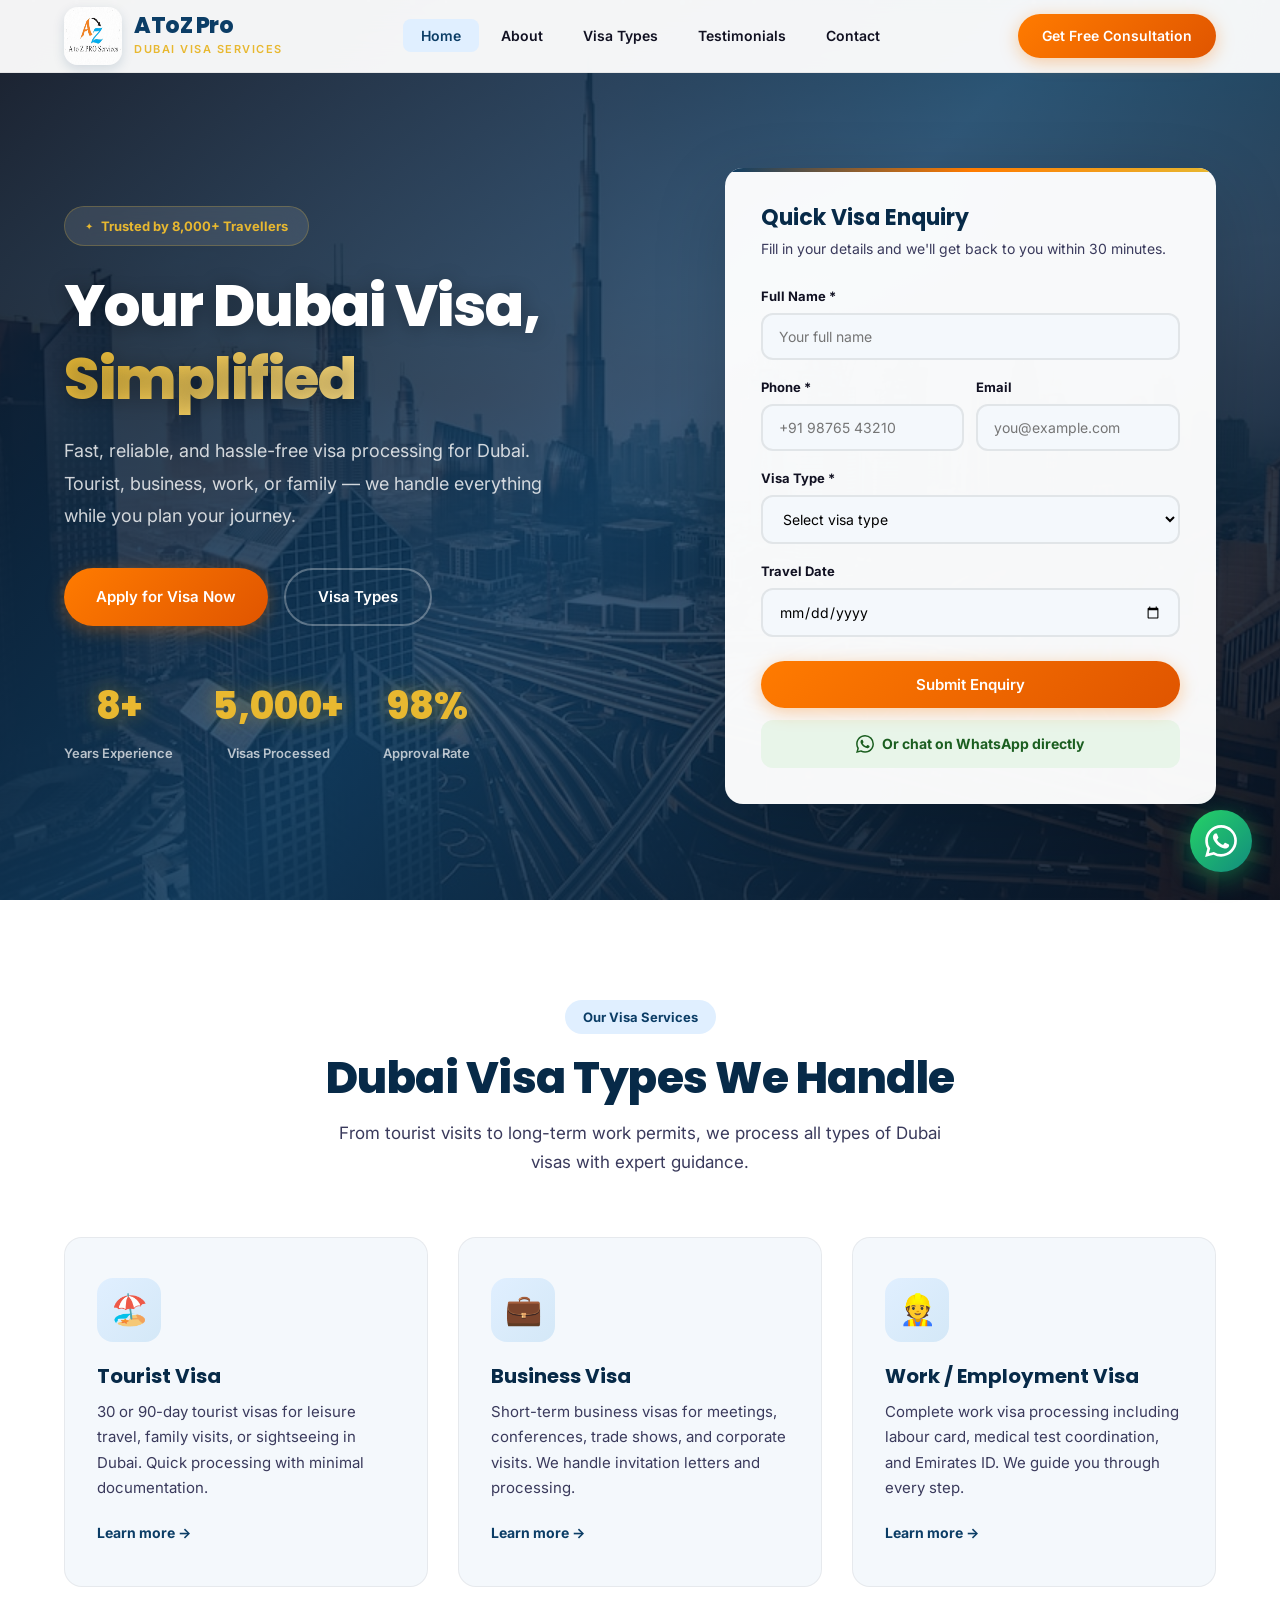
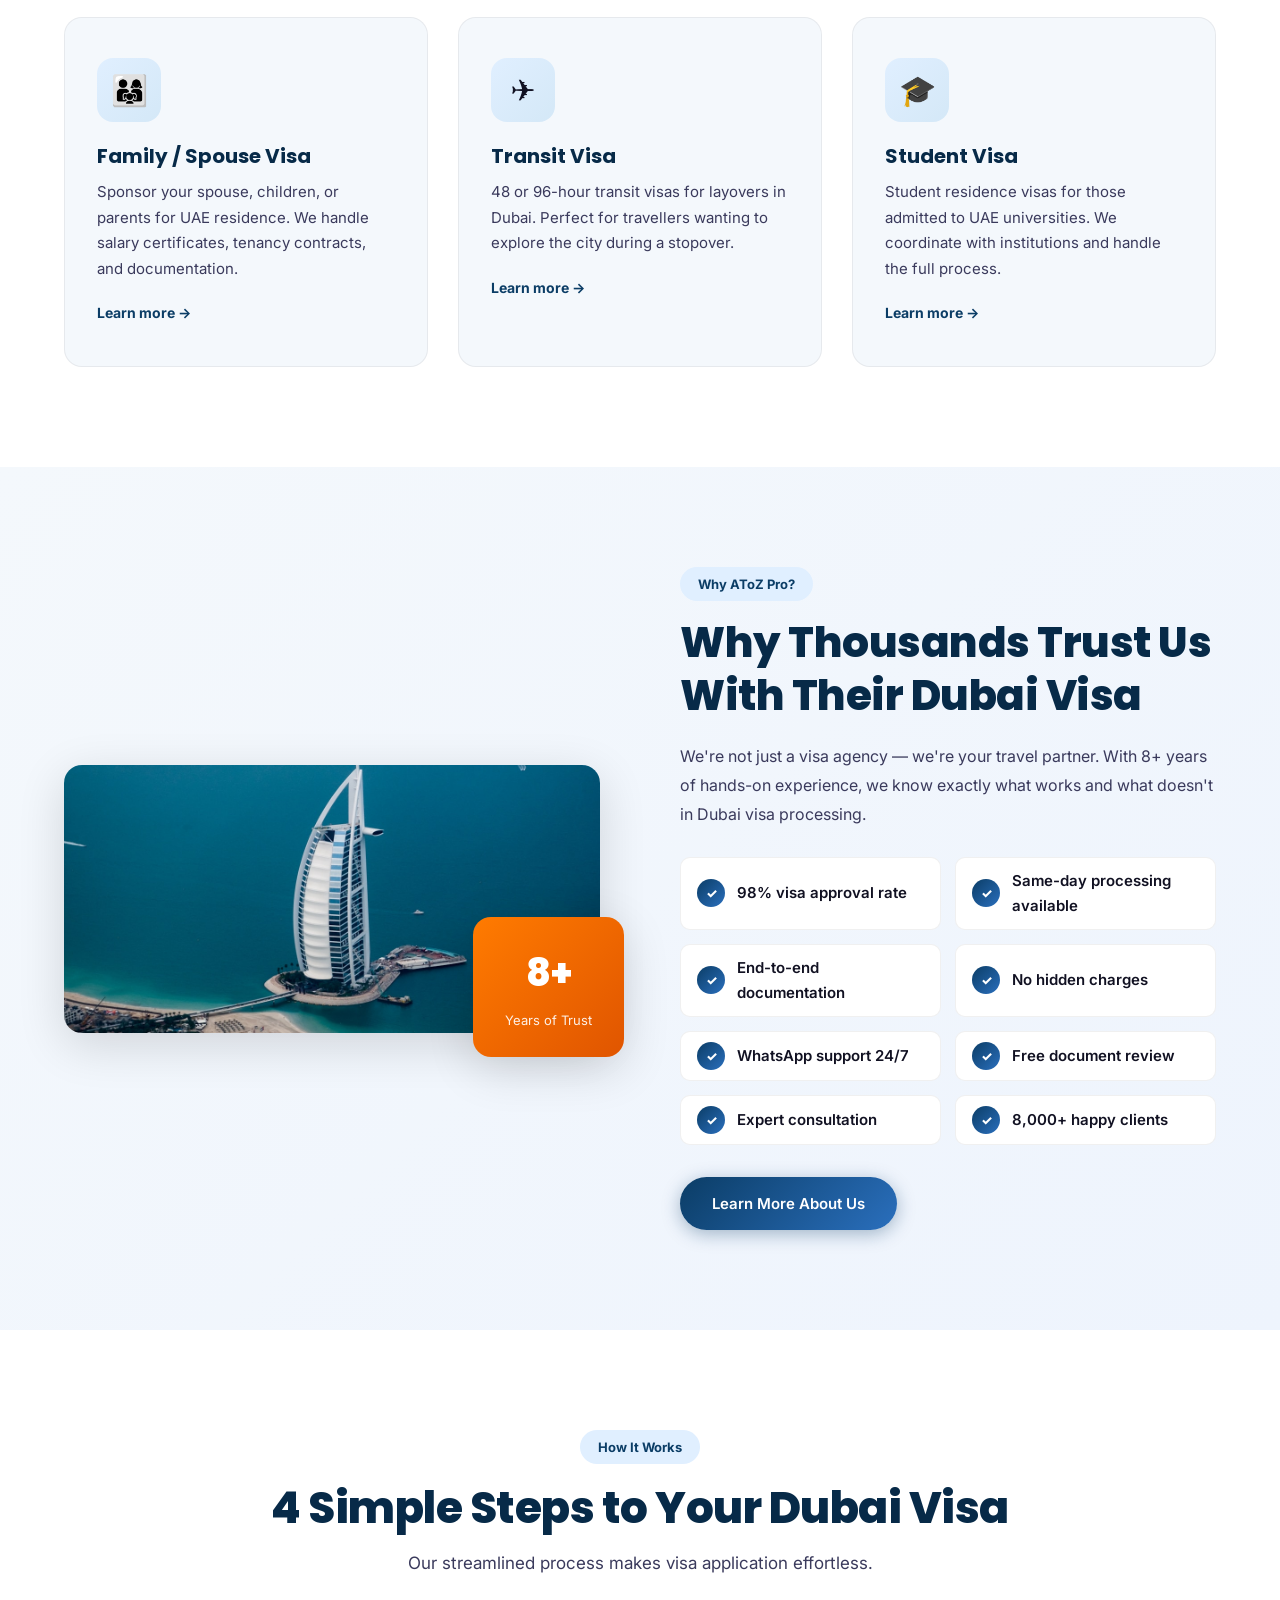
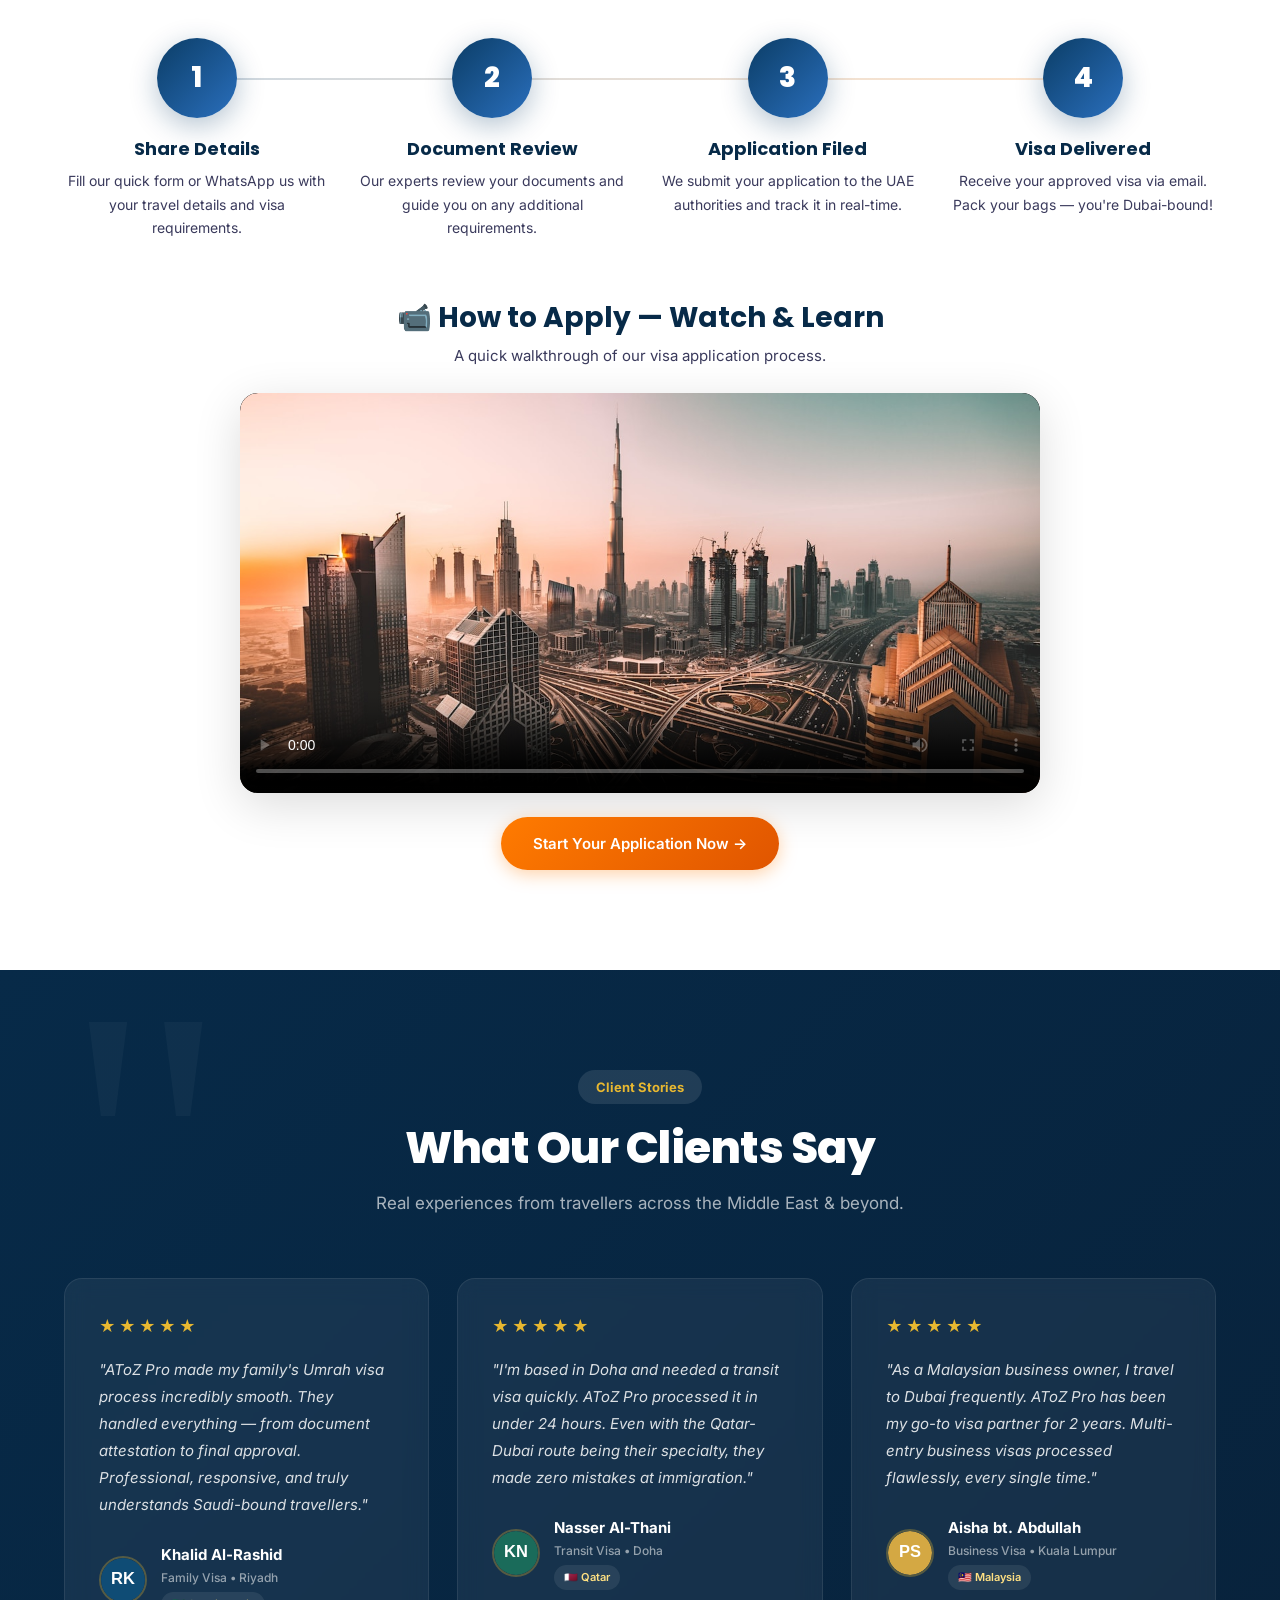
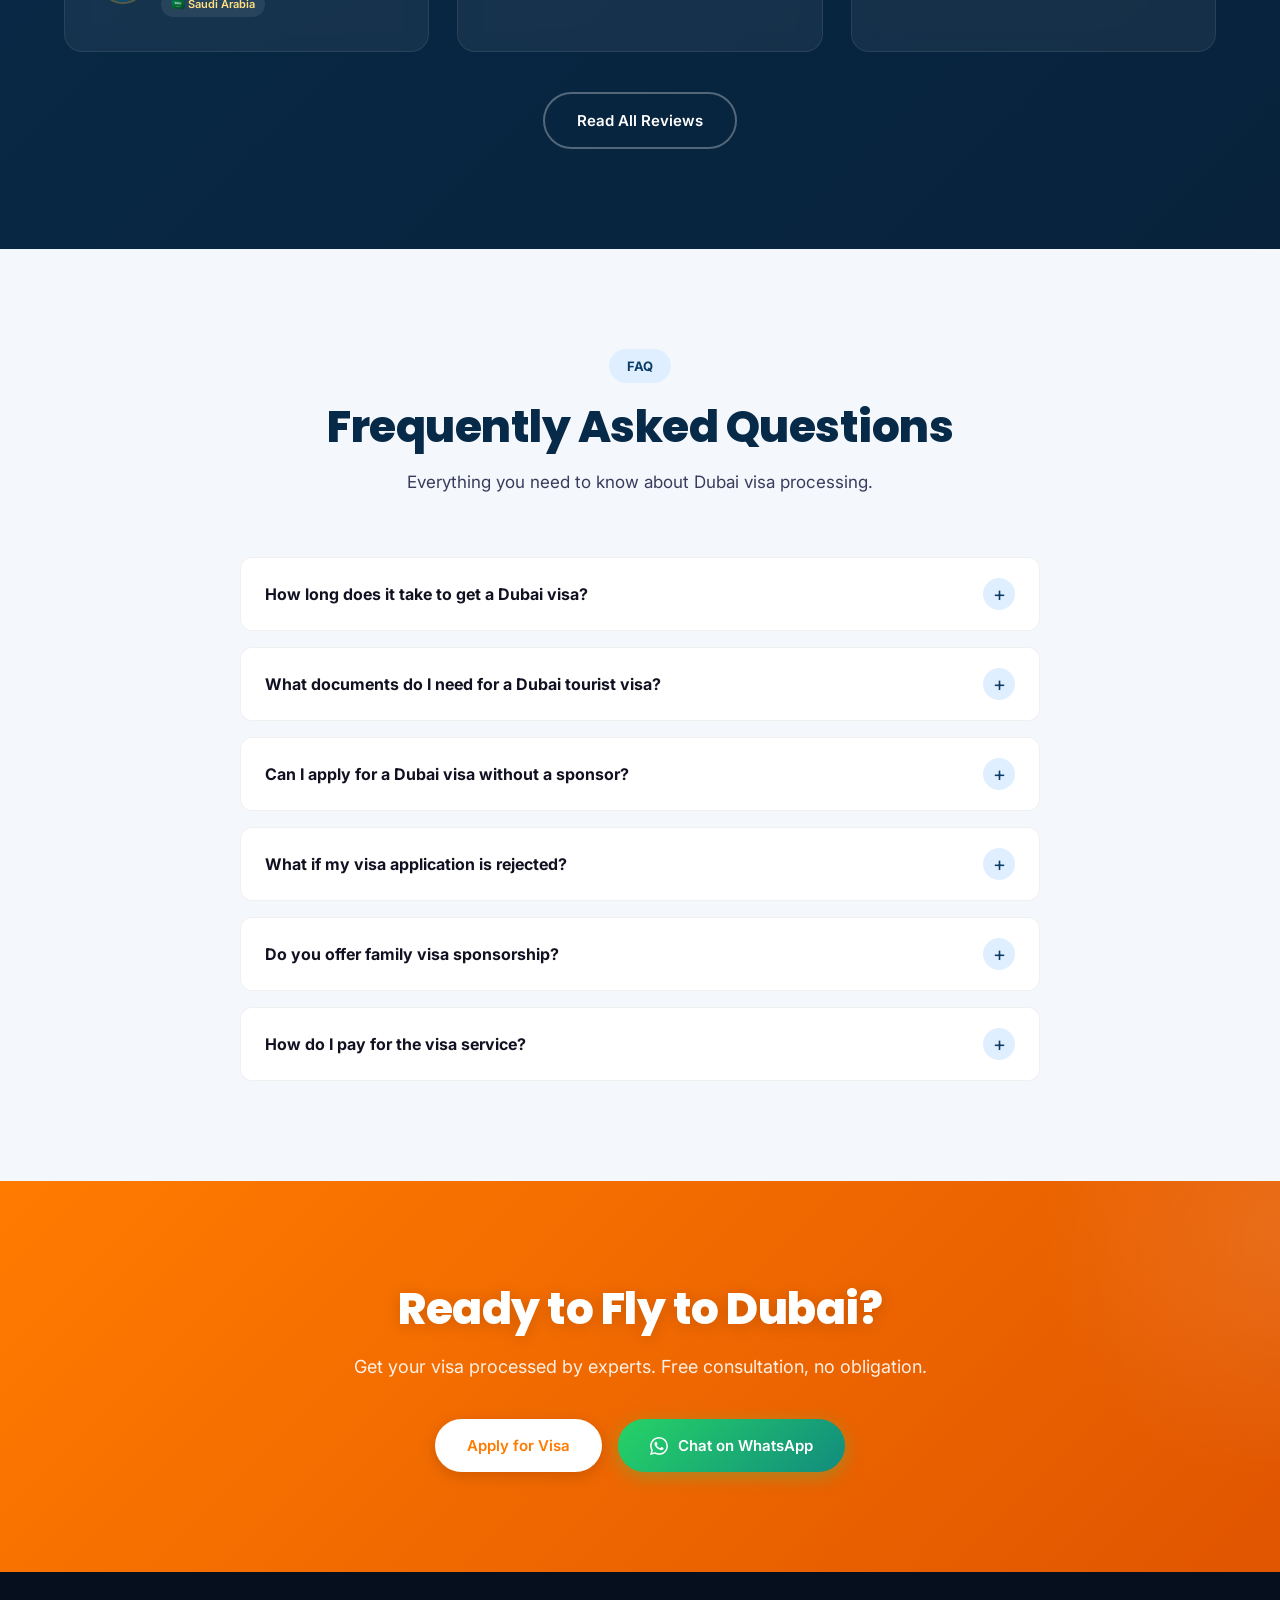
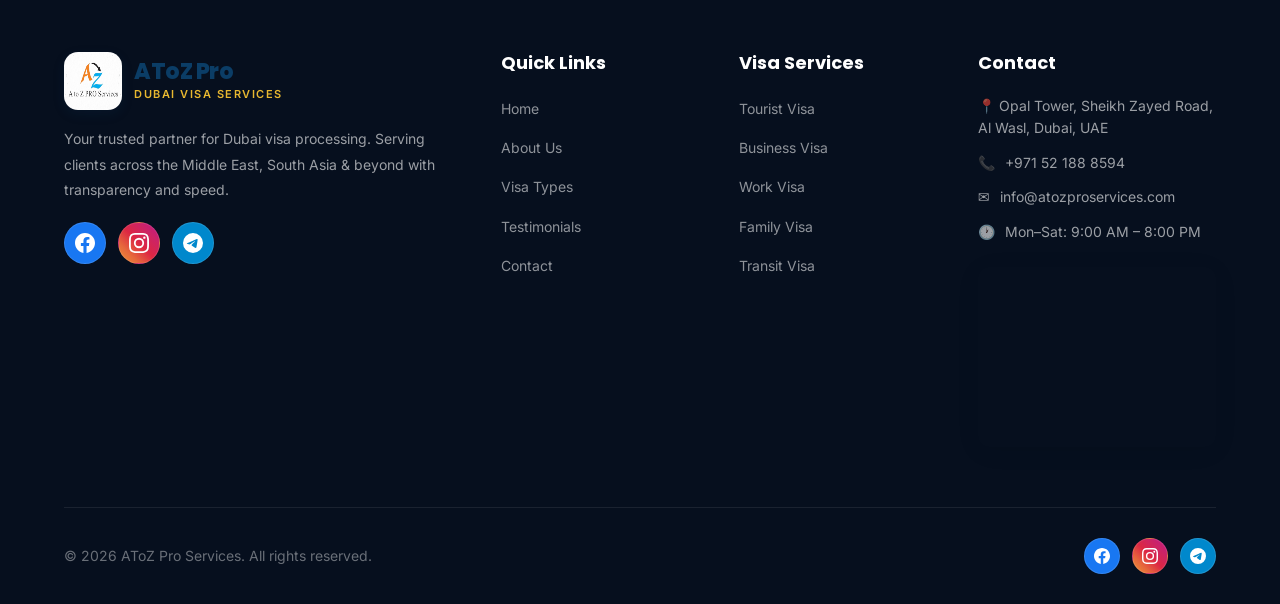
==== commit a09c961c: "Major update: New WhatsApp number, Google Maps, How-to-Apply video, transit visa fix, enhanced mobil" ====
--- a/index.html
+++ b/index.html
@@ -113,7 +113,7 @@
             <input type="date" id="heroTravelDate">
           </div>
           <button type="submit" class="btn btn-accent">Submit Enquiry</button>
-          <a href="https://wa.me/919066151831?text=Hi%20AToZ%20Pro%2C%20I%20need%20help%20with%20my%20Dubai%20visa" class="form-whatsapp" target="_blank">
+          <a href="https://wa.me/971521888594?text=Hi%20AToZ%20Pro%2C%20I%20need%20help%20with%20my%20Dubai%20visa" class="form-whatsapp" target="_blank">
             <svg width="18" height="18" viewBox="0 0 24 24" fill="currentColor"><path d="M17.472 14.382c-.297-.149-1.758-.867-2.03-.967-.273-.099-.471-.148-.67.15-.197.297-.767.966-.94 1.164-.173.199-.347.223-.644.075-.297-.15-1.255-.463-2.39-1.475-.883-.788-1.48-1.761-1.653-2.059-.173-.297-.018-.458.13-.606.134-.133.298-.347.446-.52.149-.174.198-.298.298-.497.099-.198.05-.371-.025-.52-.075-.149-.669-1.612-.916-2.207-.242-.579-.487-.5-.669-.51-.173-.008-.371-.01-.57-.01-.198 0-.52.074-.792.372-.272.297-1.04 1.016-1.04 2.479 0 1.462 1.065 2.875 1.213 3.074.149.198 2.096 3.2 5.077 4.487.709.306 1.262.489 1.694.625.712.227 1.36.195 1.871.118.571-.085 1.758-.719 2.006-1.413.248-.694.248-1.289.173-1.413-.074-.124-.272-.198-.57-.347m-5.421 7.403h-.004a9.87 9.87 0 01-5.031-1.378l-.361-.214-3.741.982.998-3.648-.235-.374a9.86 9.86 0 01-1.51-5.26c.001-5.45 4.436-9.884 9.888-9.884 2.64 0 5.122 1.03 6.988 2.898a9.825 9.825 0 012.893 6.994c-.003 5.45-4.437 9.884-9.885 9.884m8.413-18.297A11.815 11.815 0 0012.05 0C5.495 0 .16 5.335.157 11.892c0 2.096.547 4.142 1.588 5.945L.057 24l6.305-1.654a11.882 11.882 0 005.683 1.448h.005c6.554 0 11.89-5.335 11.893-11.893a11.821 11.821 0 00-3.48-8.413z"/></svg>
             Or chat on WhatsApp directly
           </a>
@@ -230,6 +230,21 @@
           <p>Receive your approved visa via email. Pack your bags — you're Dubai-bound!</p>
         </div>
       </div>
+
+      <!-- How to Apply Video -->
+      <div class="how-apply-video animate-on-scroll" style="margin-top:60px;text-align:center;">
+        <h3 style="font-size:28px;margin-bottom:8px;color:var(--primary-dark);">📹 How to Apply — Watch & Learn</h3>
+        <p style="color:var(--text-light);margin-bottom:24px;font-size:15px;">A quick walkthrough of our visa application process.</p>
+        <div class="video-wrapper" style="max-width:800px;margin:0 auto;border-radius:var(--radius);overflow:hidden;box-shadow:var(--shadow-lg);background:#000;">
+          <video controls preload="metadata" poster="img/dubai-skyline.jpg" style="width:100%;display:block;">
+            <source src="img/how-to-apply.mp4" type="video/mp4">
+            Your browser does not support the video tag.
+          </video>
+        </div>
+        <div style="margin-top:24px;">
+          <a href="contact.html" class="btn btn-accent">Start Your Application Now →</a>
+        </div>
+      </div>
     </div>
   </section>
 
@@ -359,7 +374,7 @@
       <p>Get your visa processed by experts. Free consultation, no obligation.</p>
       <div class="cta-buttons">
         <a href="contact.html" class="btn btn-primary">Apply for Visa</a>
-        <a href="https://wa.me/919066151831?text=Hi%20AToZ%20Pro%2C%20I%20need%20help%20with%20my%20Dubai%20visa" class="btn btn-whatsapp" target="_blank">
+        <a href="https://wa.me/971521888594?text=Hi%20AToZ%20Pro%2C%20I%20need%20help%20with%20my%20Dubai%20visa" class="btn btn-whatsapp" target="_blank">
           <svg width="18" height="18" viewBox="0 0 24 24" fill="currentColor"><path d="M17.472 14.382c-.297-.149-1.758-.867-2.03-.967-.273-.099-.471-.148-.67.15-.197.297-.767.966-.94 1.164-.173.199-.347.223-.644.075-.297-.15-1.255-.463-2.39-1.475-.883-.788-1.48-1.761-1.653-2.059-.173-.297-.018-.458.13-.606.134-.133.298-.347.446-.52.149-.174.198-.298.298-.497.099-.198.05-.371-.025-.52-.075-.149-.669-1.612-.916-2.207-.242-.579-.487-.5-.669-.51-.173-.008-.371-.01-.57-.01-.198 0-.52.074-.792.372-.272.297-1.04 1.016-1.04 2.479 0 1.462 1.065 2.875 1.213 3.074.149.198 2.096 3.2 5.077 4.487.709.306 1.262.489 1.694.625.712.227 1.36.195 1.871.118.571-.085 1.758-.719 2.006-1.413.248-.694.248-1.289.173-1.413-.074-.124-.272-.198-.57-.347m-5.421 7.403h-.004a9.87 9.87 0 01-5.031-1.378l-.361-.214-3.741.982.998-3.648-.235-.374a9.86 9.86 0 01-1.51-5.26c.001-5.45 4.436-9.884 9.888-9.884 2.64 0 5.122 1.03 6.988 2.898a9.825 9.825 0 012.893 6.994c-.003 5.45-4.437 9.884-9.885 9.884m8.413-18.297A11.815 11.815 0 0012.05 0C5.495 0 .16 5.335.157 11.892c0 2.096.547 4.142 1.588 5.945L.057 24l6.305-1.654a11.882 11.882 0 005.683 1.448h.005c6.554 0 11.89-5.335 11.893-11.893a11.821 11.821 0 00-3.48-8.413z"/></svg>
           Chat on WhatsApp
         </a>
@@ -414,10 +429,13 @@
         </div>
         <div>
           <h4>Contact</h4>
-          <div class="footer-contact-item">📍 Opal Tower, Sheikh Zayed Road<br>Al Wasl, Dubai, UAE</div>
-          <div class="footer-contact-item"><span>📞</span> +91 90661 51831</div>
+          <div class="footer-contact-item">📍 Opal Tower, Sheikh Zayed Road, Al Wasl, Dubai, UAE</div>
+          <div class="footer-contact-item"><span>📞</span> <a href="tel:+971521888594" style="color:inherit;">+971 52 188 8594</a></div>
           <div class="footer-contact-item"><span>✉️</span> info@atozproservices.com</div>
           <div class="footer-contact-item"><span>🕐</span> Mon–Sat: 9:00 AM – 8:00 PM</div>
+          <div class="footer-map">
+            <iframe src="https://www.google.com/maps/embed?pb=!1m18!1m12!1m3!1d3610.175429871596!2d55.2477799!3d25.1927662!2m3!1f0!2f0!3f0!3m2!1i1024!2i768!4f13.1!3m3!1m2!1s0x3e5f435c3c5b8b6d%3A0x5e7eb6a5e5c5c5c5!2sOpal%20Tower!5e0!3m2!1sen!2sae!4v1700000000000!5m2!1sen!2sin" allowfullscreen="" loading="lazy" referrerpolicy="no-referrer-when-downgrade" title="AToZ Pro Services — Opal Tower, Sheikh Zayed Road, Dubai"></iframe>
+          </div>
         </div>
       </div>
       <div class="footer-bottom">
@@ -432,7 +450,7 @@
   </footer>
 
   <!-- WhatsApp Float -->
-  <a href="https://wa.me/919066151831?text=Hi%20AToZ%20Pro%2C%20I%20need%20help%20with%20my%20Dubai%20visa" class="whatsapp-float" target="_blank" aria-label="Chat on WhatsApp">
+  <a href="https://wa.me/971521888594?text=Hi%20AToZ%20Pro%2C%20I%20need%20help%20with%20my%20Dubai%20visa" class="whatsapp-float" target="_blank" aria-label="Chat on WhatsApp">
     <svg viewBox="0 0 24 24"><path d="M17.472 14.382c-.297-.149-1.758-.867-2.03-.967-.273-.099-.471-.148-.67.15-.197.297-.767.966-.94 1.164-.173.199-.347.223-.644.075-.297-.15-1.255-.463-2.39-1.475-.883-.788-1.48-1.761-1.653-2.059-.173-.297-.018-.458.13-.606.134-.133.298-.347.446-.52.149-.174.198-.298.298-.497.099-.198.05-.371-.025-.52-.075-.149-.669-1.612-.916-2.207-.242-.579-.487-.5-.669-.51-.173-.008-.371-.01-.57-.01-.198 0-.52.074-.792.372-.272.297-1.04 1.016-1.04 2.479 0 1.462 1.065 2.875 1.213 3.074.149.198 2.096 3.2 5.077 4.487.709.306 1.262.489 1.694.625.712.227 1.36.195 1.871.118.571-.085 1.758-.719 2.006-1.413.248-.694.248-1.289.173-1.413-.074-.124-.272-.198-.57-.347m-5.421 7.403h-.004a9.87 9.87 0 01-5.031-1.378l-.361-.214-3.741.982.998-3.648-.235-.374a9.86 9.86 0 01-1.51-5.26c.001-5.45 4.436-9.884 9.888-9.884 2.64 0 5.122 1.03 6.988 2.898a9.825 9.825 0 012.893 6.994c-.003 5.45-4.437 9.884-9.885 9.884m8.413-18.297A11.815 11.815 0 0012.05 0C5.495 0 .16 5.335.157 11.892c0 2.096.547 4.142 1.588 5.945L.057 24l6.305-1.654a11.882 11.882 0 005.683 1.448h.005c6.554 0 11.89-5.335 11.893-11.893a11.821 11.821 0 00-3.48-8.413z"/></svg>
   </a>
 
--- a/css/style.css
+++ b/css/style.css
@@ -1249,7 +1249,7 @@
 
 .footer-bottom p {
   font-size: 14px;
-  color: rgba(255,255,255,0.4);
+  color: rgba(255,255,255, 0.4);
 }
 
 /* ---------- WhatsApp Float ---------- */
@@ -1445,6 +1445,39 @@
 @keyframes shimmer {
   0%   { background-position: 0% center; }
   100% { background-position: 200% center; }
+}
+
+/* ---------- Video Section ---------- */
+.how-apply-video {
+  margin-top: 60px;
+  text-align: center;
+}
+.how-apply-video .video-wrapper {
+  max-width: 800px;
+  margin: 0 auto;
+  border-radius: var(--radius);
+  overflow: hidden;
+  box-shadow: var(--shadow-lg);
+  background: #000;
+}
+.how-apply-video video {
+  width: 100%;
+  display: block;
+  border-radius: var(--radius);
+}
+
+/* ---------- Google Maps in Footer ---------- */
+.footer-map {
+  margin-top: 24px;
+  border-radius: var(--radius-sm);
+  overflow: hidden;
+  box-shadow: var(--shadow);
+}
+.footer-map iframe {
+  width: 100%;
+  height: 180px;
+  border: none;
+  display: block;
 }
 
 /* ---------- Service Detail (Services Page) ---------- */
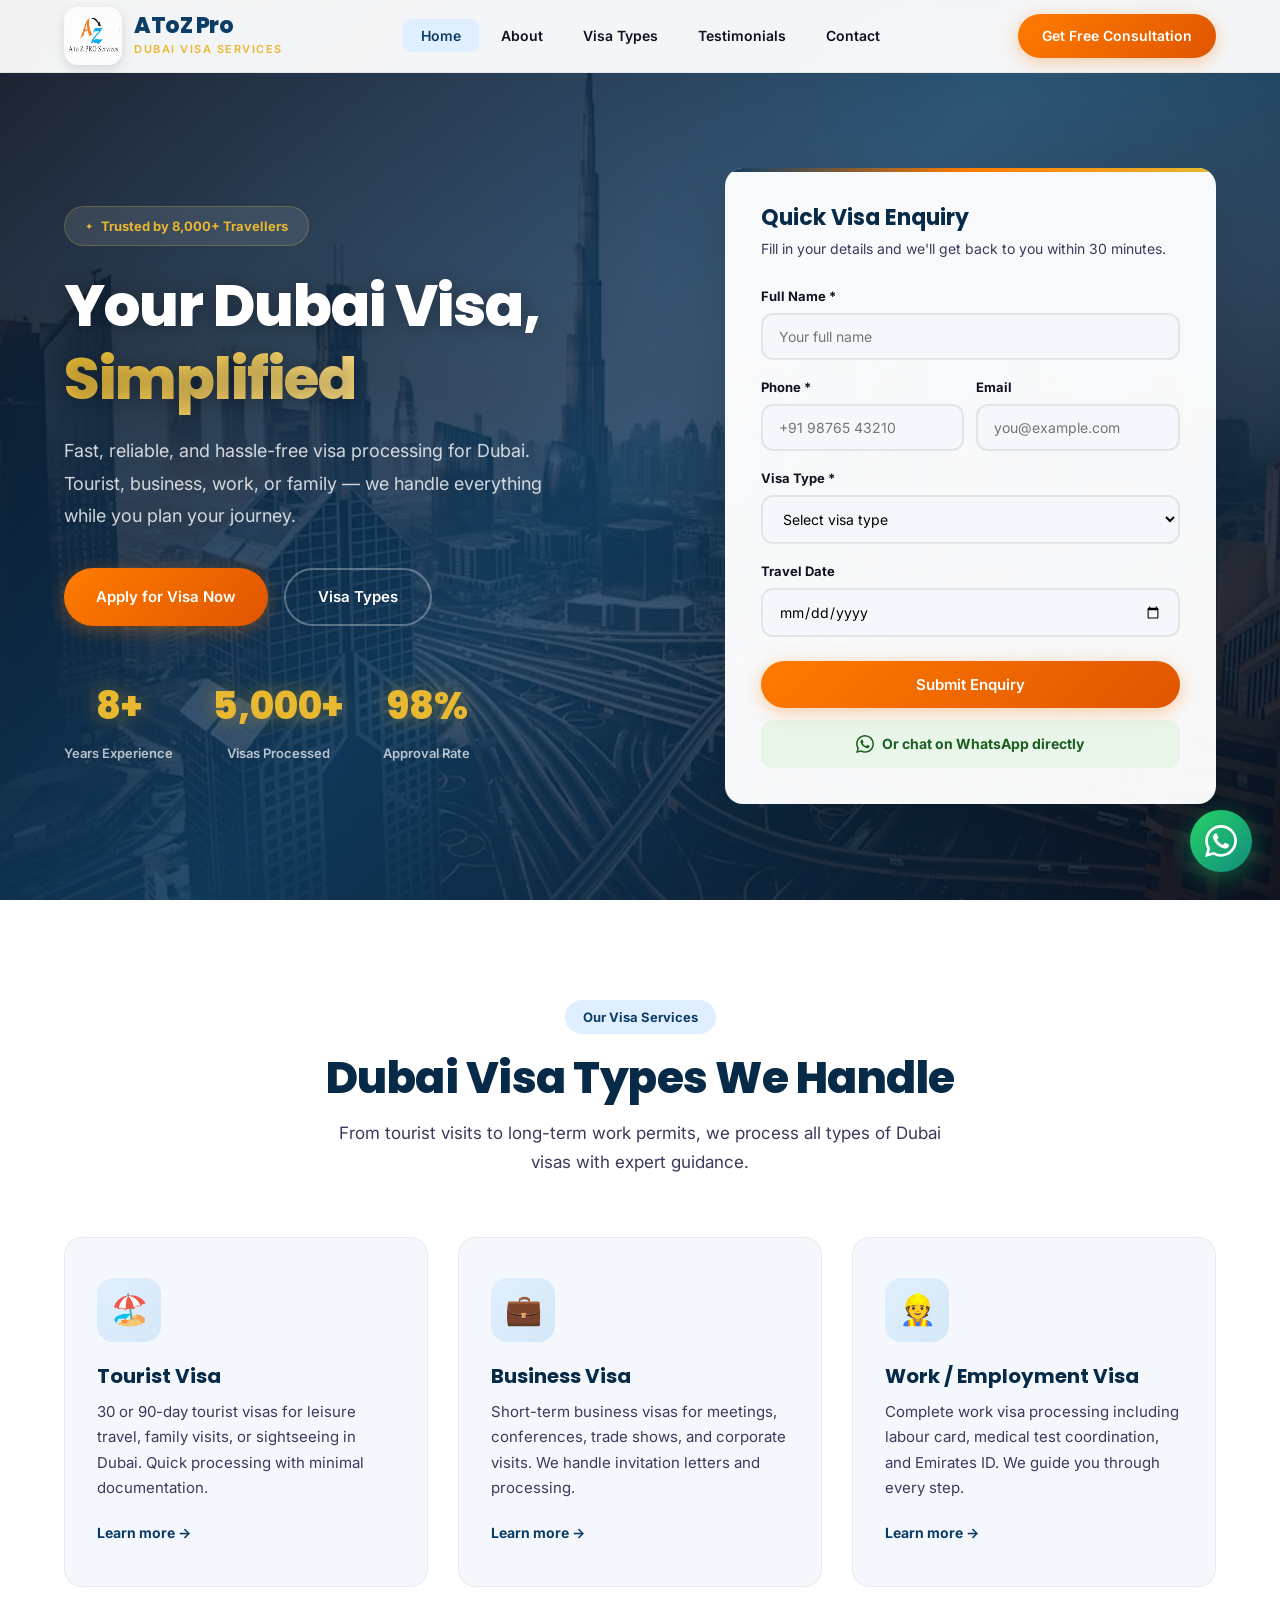
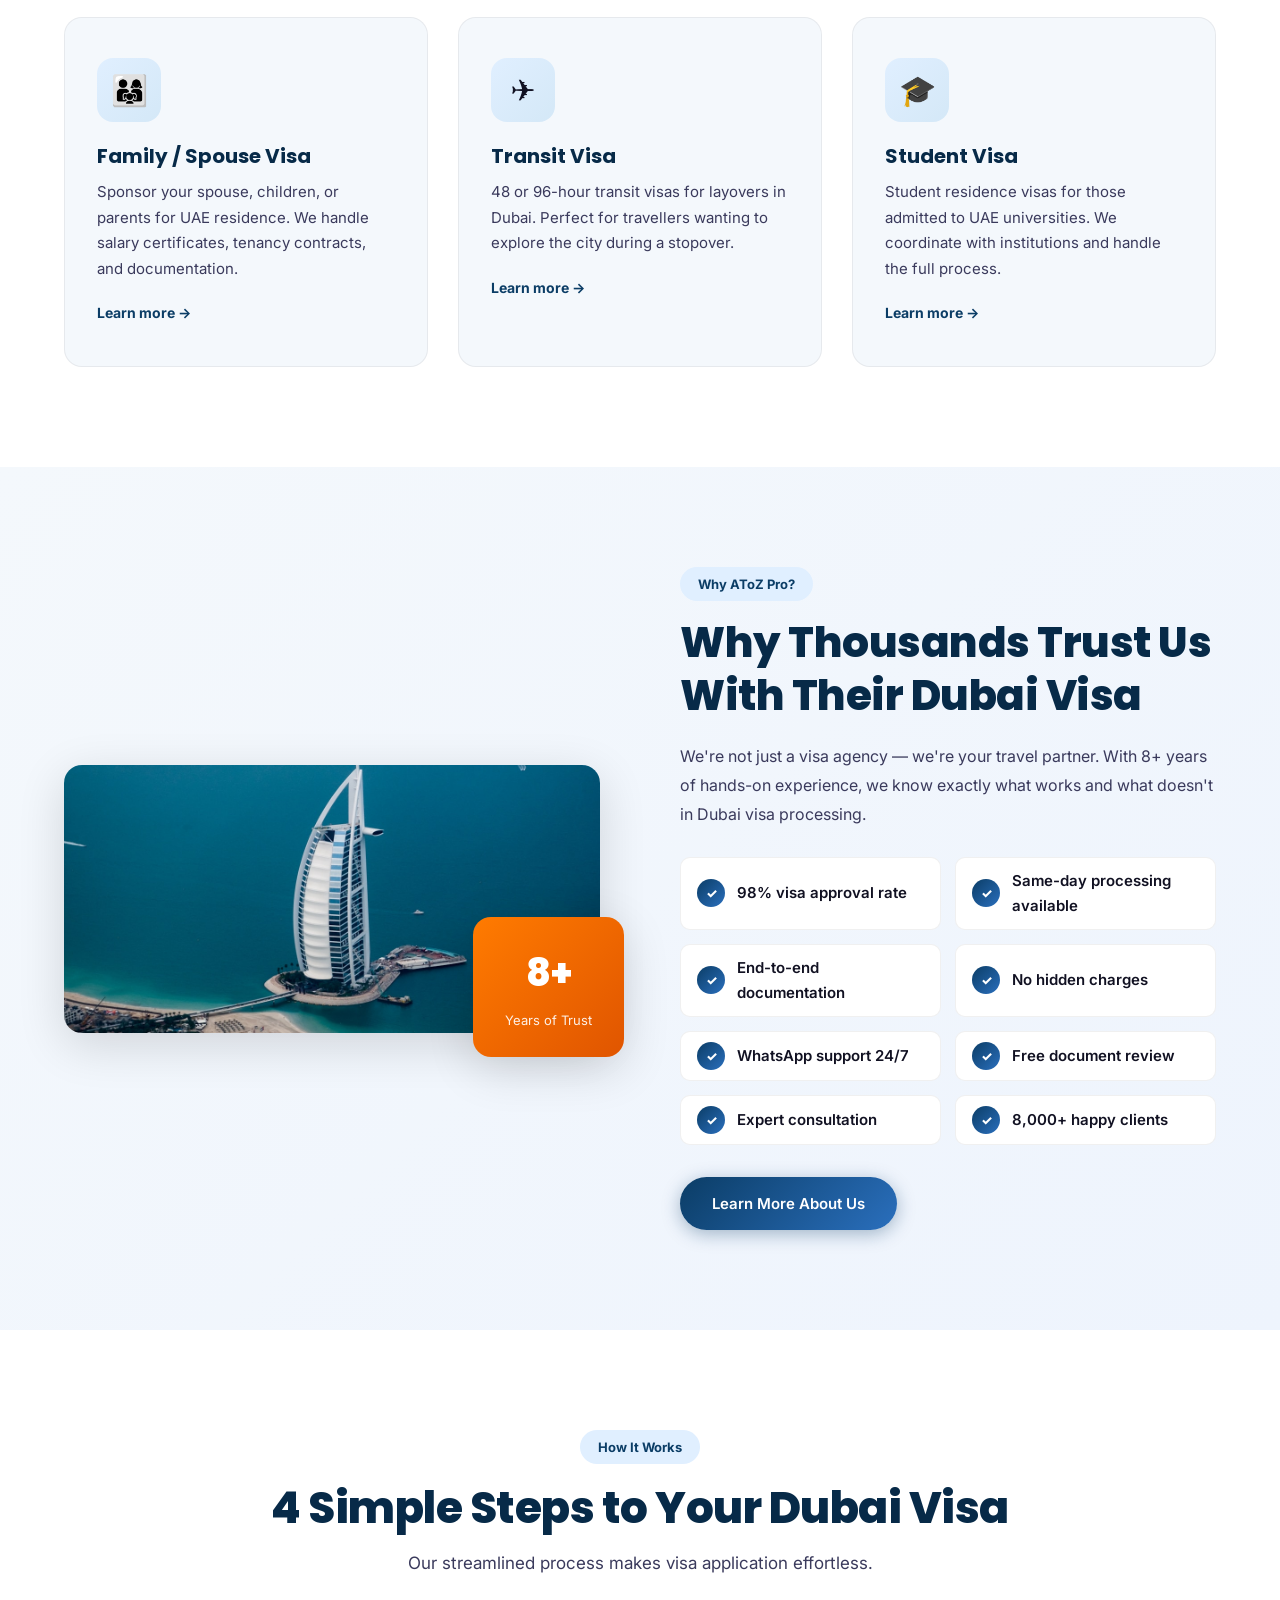
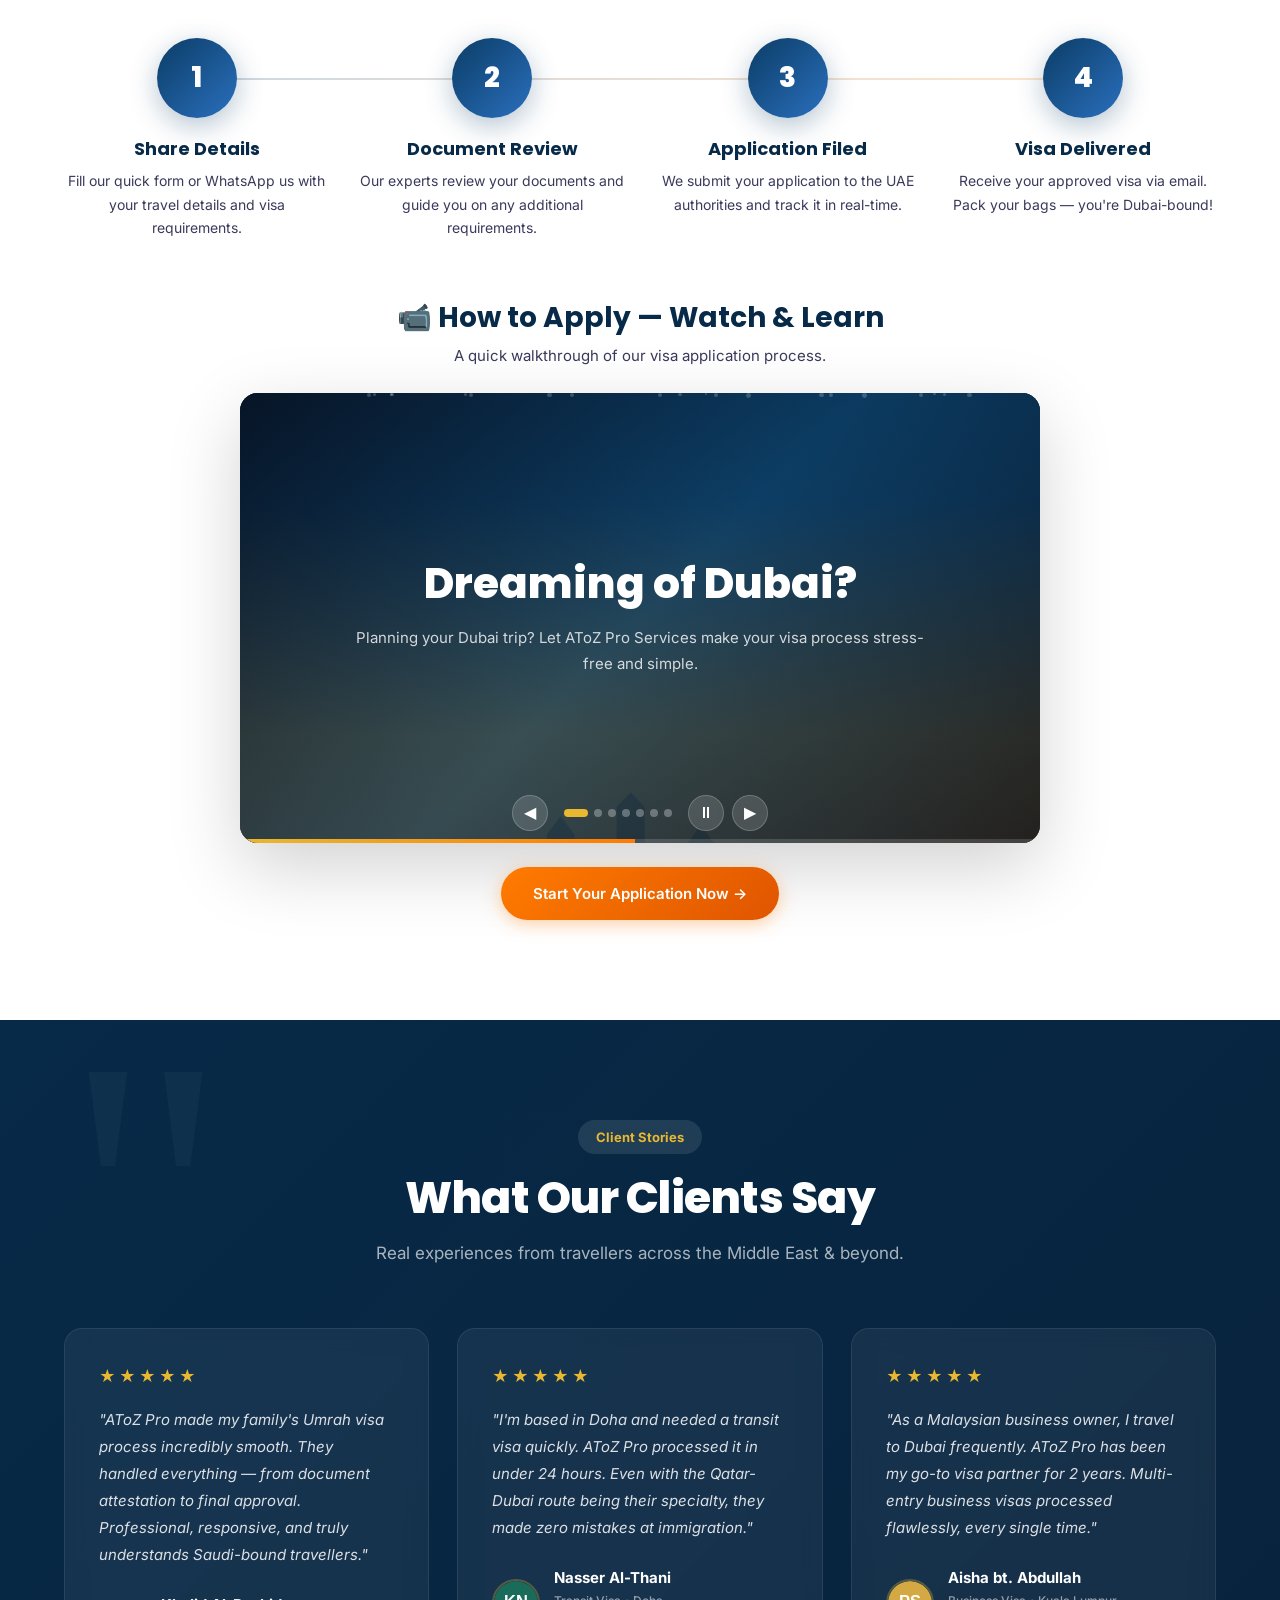
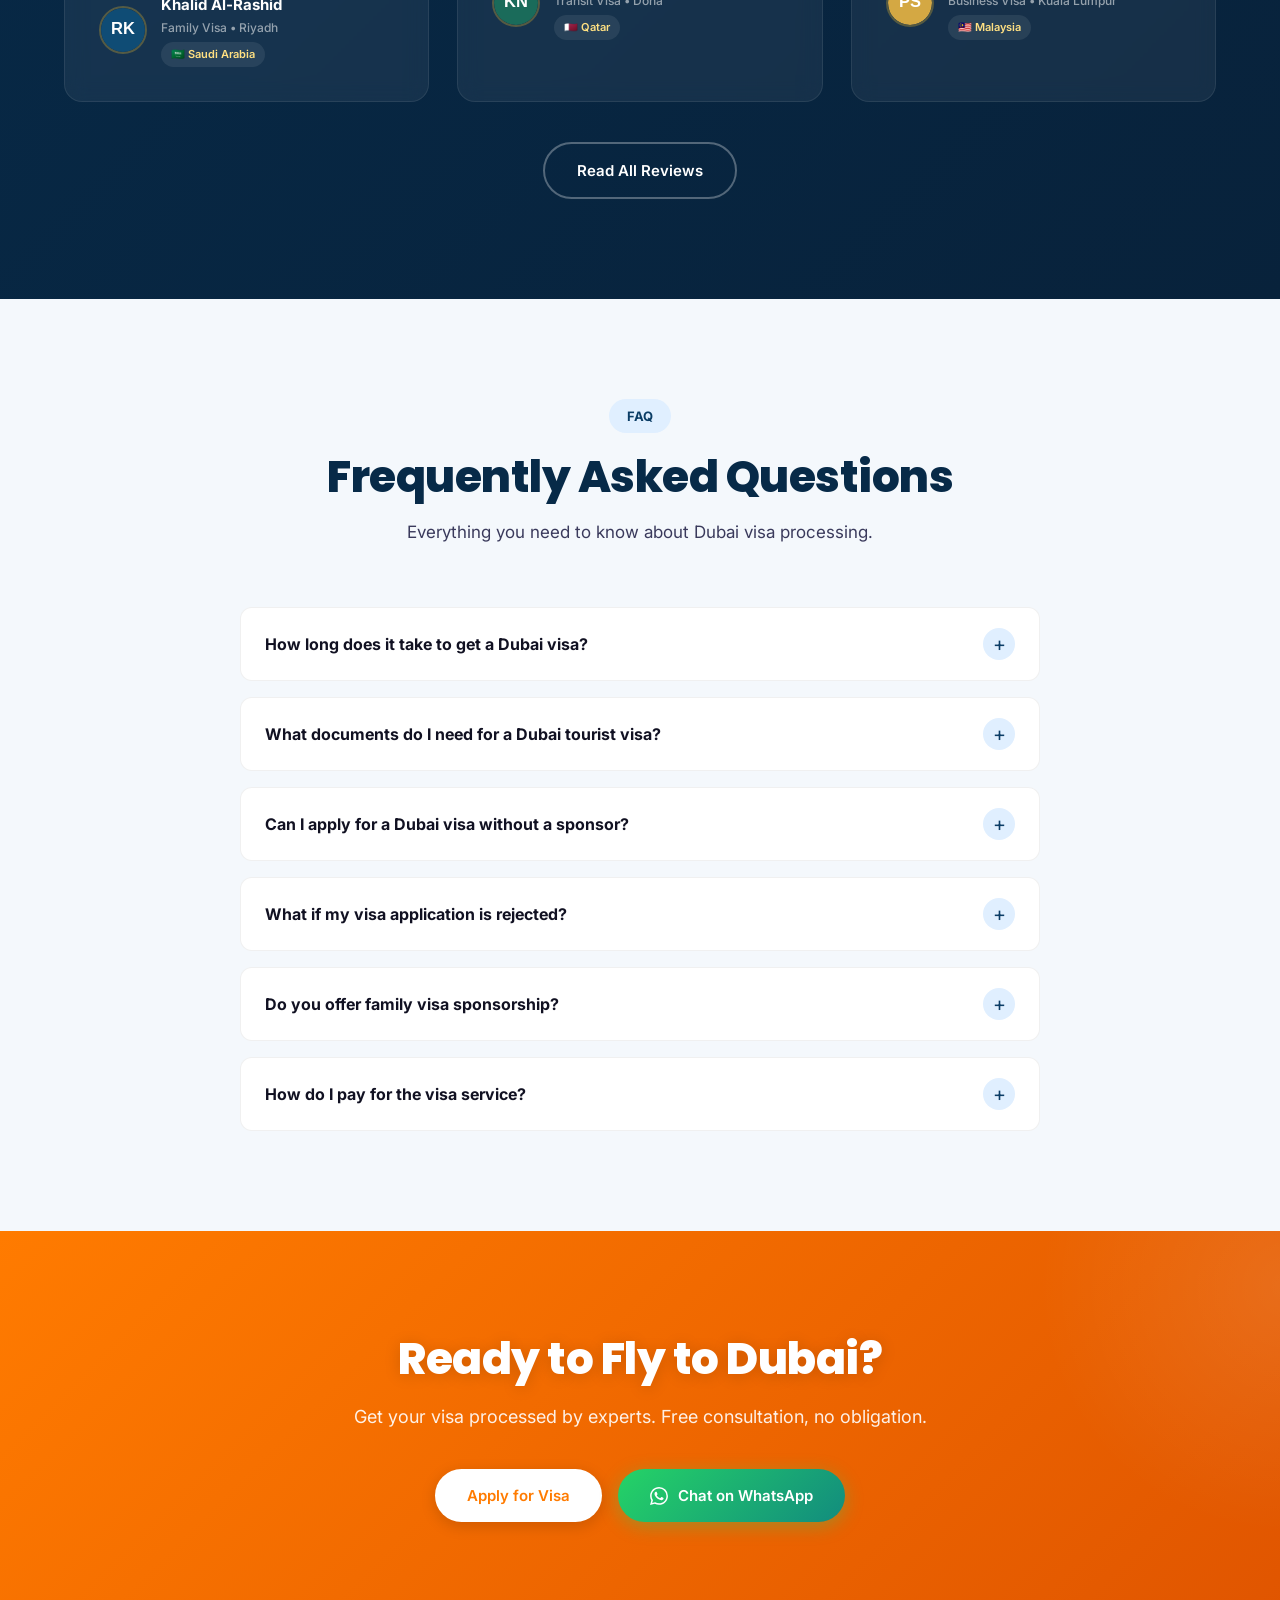
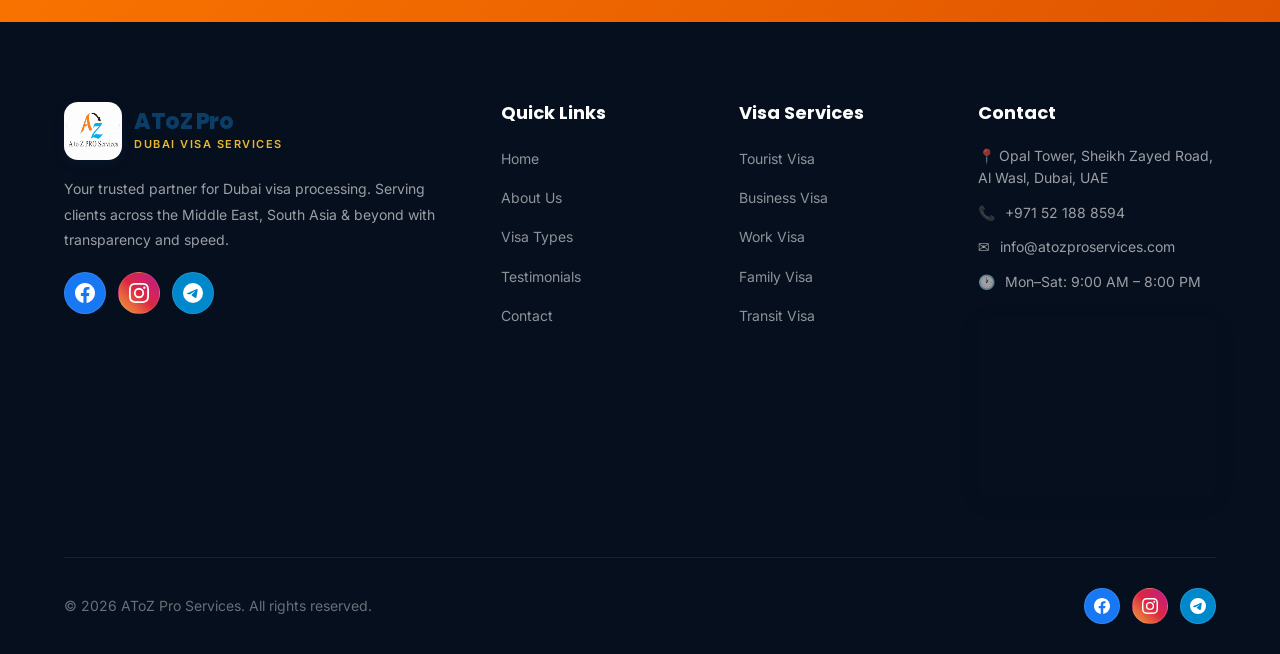
==== commit 28aa3ca8: "Replace video with animated promo experience — 7 scenes, auto-play, transitions, particles, controls" ====
--- a/index.html
+++ b/index.html
@@ -231,16 +231,170 @@
         </div>
       </div>
 
-      <!-- How to Apply Video -->
+      <!-- Promo Video Experience -->
       <div class="how-apply-video animate-on-scroll" style="margin-top:60px;text-align:center;">
         <h3 style="font-size:28px;margin-bottom:8px;color:var(--primary-dark);">📹 How to Apply — Watch & Learn</h3>
         <p style="color:var(--text-light);margin-bottom:24px;font-size:15px;">A quick walkthrough of our visa application process.</p>
-        <div class="video-wrapper" style="max-width:800px;margin:0 auto;border-radius:var(--radius);overflow:hidden;box-shadow:var(--shadow-lg);background:#000;">
-          <video controls preload="metadata" poster="img/dubai-skyline.jpg" style="width:100%;display:block;">
-            <source src="img/how-to-apply.mp4" type="video/mp4">
-            Your browser does not support the video tag.
-          </video>
-        </div>
+        
+        <div class="promo-video-container" id="promoVideo">
+          <div class="promo-video-stage" id="promoStage">
+            
+            <!-- Scene 1: Opening -->
+            <div class="promo-scene scene1 active" data-scene="0">
+              <div class="promo-scene-bg"></div>
+              <div class="promo-scene-overlay"></div>
+              <div class="promo-particles" id="scene1Particles"></div>
+              <div class="promo-scene-content">
+                <div class="promo-title">Dreaming of Dubai?</div>
+                <div class="promo-desc">Planning your Dubai trip? Let AToZ Pro Services make your visa process stress-free and simple.</div>
+              </div>
+            </div>
+
+            <!-- Scene 2: Share Details -->
+            <div class="promo-scene scene2" data-scene="1">
+              <div class="promo-scene-bg"></div>
+              <div class="promo-scene-overlay"></div>
+              <div class="promo-scene-content">
+                <div class="promo-subtitle">Step 1</div>
+                <div class="promo-title">Share Details</div>
+                <div class="promo-desc">Send your travel &amp; visa requirements</div>
+                <div class="whatsapp-mockup">
+                  <div class="whatsapp-header">
+                    <div class="whatsapp-avatar">🎷</div>
+                    <div>
+                      <div class="whatsapp-name">AToZ Pro Services</div>
+                      <div class="whatsapp-status">online</div>
+                    </div>
+                  </div>
+                  <div class="whatsapp-body">
+                    <div class="whatsapp-msg received">Hi! How can we help with your Dubai visa? ✈️</div>
+                    <div class="whatsapp-msg sent">I need a tourist visa for Dubai</div>
+                    <div class="whatsapp-msg received">Great! Share your passport copy &amp; travel dates 📋</div>
+                  </div>
+                </div>
+              </div>
+            </div>
+
+            <!-- Scene 3: Document Review -->
+            <div class="promo-scene scene3" data-scene="2">
+              <div class="promo-scene-bg"></div>
+              <div class="promo-scene-overlay"></div>
+              <div class="promo-scene-content">
+                <div class="promo-subtitle">Step 2</div>
+                <div class="promo-title">Document Review</div>
+                <div class="promo-desc">Expert guidance for smooth approval</div>
+                <div class="doc-review-visual">
+                  <div class="doc-icon">📄</div>
+                  <div class="doc-icon">🛂</div>
+                  <div class="doc-icon">📋</div>
+                  <div class="doc-icon">✅</div>
+                </div>
+              </div>
+            </div>
+
+            <!-- Scene 4: Application Filed -->
+            <div class="promo-scene scene4" data-scene="3">
+              <div class="promo-scene-bg"></div>
+              <div class="promo-scene-overlay"></div>
+              <div class="promo-scene-content">
+                <div class="promo-subtitle">Step 3</div>
+                <div class="promo-title">Application Filed</div>
+                <div class="promo-desc">Real-time tracking included</div>
+                <div class="laptop-mockup">
+                  <div class="laptop-screen">
+                    <div class="laptop-bar">
+                      <div class="laptop-dot red"></div>
+                      <div class="laptop-dot yellow"></div>
+                      <div class="laptop-dot green"></div>
+                    </div>
+                    <div class="laptop-check">✓</div>
+                    <div class="laptop-status-text">Application Submitted!</div>
+                  </div>
+                  <div class="uae-flag-bar">
+                    <span></span><span></span><span></span>
+                  </div>
+                </div>
+              </div>
+            </div>
+
+            <!-- Scene 5: Visa Delivered -->
+            <div class="promo-scene scene5" data-scene="4">
+              <div class="promo-scene-bg"></div>
+              <div class="promo-scene-overlay"></div>
+              <div class="promo-scene-content">
+                <div class="promo-subtitle">Step 4</div>
+                <div class="promo-title">Visa Delivered</div>
+                <div class="promo-desc">You're Dubai-bound! ✈️</div>
+                <div class="visa-stamp">
+                  <div class="visa-stamp-icon">🛂</div>
+                  <div class="visa-stamp-text">VISA APPROVED</div>
+                  <div class="visa-stamp-sub">United Arab Emirates</div>
+                  <div class="visa-approved-badge">APPROVED</div>
+                </div>
+              </div>
+            </div>
+
+            <!-- Scene 6: Trust Montage -->
+            <div class="promo-scene scene6" data-scene="5">
+              <div class="promo-scene-bg"></div>
+              <div class="promo-scene-overlay"></div>
+              <div class="promo-scene-content">
+                <div class="promo-title" style="font-size:32px;">Stress-Free • Comfortable • Budget-Friendly</div>
+                <div class="promo-desc">Your journey starts with confidence</div>
+                <div class="montage-grid">
+                  <div class="montage-item">👨‍👩‍👧‍👦<span class="montage-label">Families</span></div>
+                  <div class="montage-item">💑<span class="montage-label">Couples</span></div>
+                  <div class="montage-item">💼<span class="montage-label">Business</span></div>
+                  <div class="montage-item">🌴<span class="montage-label">Lifestyle</span></div>
+                </div>
+              </div>
+            </div>
+
+            <!-- Scene 7: Closing CTA -->
+            <div class="promo-scene scene7" data-scene="6">
+              <div class="promo-scene-bg"></div>
+              <div class="promo-scene-overlay"></div>
+              <div class="promo-particles" id="scene7Particles"></div>
+              <div class="promo-scene-content">
+                <div class="promo-logo-mark">AZ</div>
+                <div class="promo-title" style="font-size:36px;">AToZ Pro Services</div>
+                <div class="promo-stats-row">
+                  <div class="promo-stat-item">
+                    <strong>8+</strong>
+                    <small>Years of Trust</small>
+                  </div>
+                  <div class="promo-stat-item">
+                    <strong>5,000+</strong>
+                    <small>Happy Customers</small>
+                  </div>
+                  <div class="promo-stat-item">
+                    <strong>98%</strong>
+                    <small>Approval Rate</small>
+                  </div>
+                </div>
+                <a href="https://wa.me/971521888594?text=Hi%20AToZ%20Pro%2C%20I%20need%20help%20with%20my%20Dubai%20visa" class="promo-cta-btn" target="_blank">
+                  <svg width="20" height="20" viewBox="0 0 24 24" fill="currentColor"><path d="M17.472 14.382c-.297-.149-1.758-.867-2.03-.967-.273-.099-.471-.148-.67.15-.197.297-.767.966-.94 1.164-.173.199-.347.223-.644.075-.297-.15-1.255-.463-2.39-1.475-.883-.788-1.48-1.761-1.653-2.059-.173-.297-.018-.458.13-.606.134-.133.298-.347.446-.52.149-.174.198-.298.298-.497.099-.198.05-.371-.025-.52-.075-.149-.669-1.612-.916-2.207-.242-.579-.487-.5-.669-.51-.173-.008-.371-.01-.57-.01-.198 0-.52.074-.792.372-.272.297-1.04 1.016-1.04 2.479 0 1.462 1.065 2.875 1.213 3.074.149.198 2.096 3.2 5.077 4.487.709.306 1.262.489 1.694.625.712.227 1.36.195 1.871.118.571-.085 1.758-.719 2.006-1.413.248-.694.248-1.289.173-1.413-.074-.124-.272-.198-.57-.347m-5.421 7.403h-.004a9.87 9.87 0 01-5.031-1.378l-.361-.214-3.741.982.998-3.648-.235-.374a9.86 9.86 0 01-1.51-5.26c.001-5.45 4.436-9.884 9.888-9.884 2.64 0 5.122 1.03 6.988 2.898a9.825 9.825 0 012.893 6.994c-.003 5.45-4.437 9.884-9.885 9.884m8.413-18.297A11.815 11.815 0 0012.05 0C5.495 0 .16 5.335.157 11.892c0 2.096.547 4.142 1.588 5.945L.057 24l6.305-1.654a11.882 11.882 0 005.683 1.448h.005c6.554 0 11.89-5.335 11.893-11.893a11.821 11.821 0 00-3.48-8.413z"/></svg>
+                  Contact Us Today
+                </a>
+              </div>
+            </div>
+
+          </div>
+
+          <!-- Progress Bar -->
+          <div class="promo-progress">
+            <div class="promo-progress-bar" id="promoProgress"></div>
+          </div>
+
+          <!-- Controls -->
+          <div class="promo-controls">
+            <button class="promo-ctrl-btn" id="promoPrev" aria-label="Previous scene">◀</button>
+            <div class="promo-scene-dots" id="promoDots"></div>
+            <button class="promo-ctrl-btn" id="promoPause" aria-label="Pause">⏸</button>
+            <button class="promo-ctrl-btn" id="promoNext" aria-label="Next scene">▶</button>
+          </div>
+        </div>
+
         <div style="margin-top:24px;">
           <a href="contact.html" class="btn btn-accent">Start Your Application Now →</a>
         </div>
--- a/css/style.css
+++ b/css/style.css
@@ -1447,23 +1447,822 @@
   100% { background-position: 200% center; }
 }
 
-/* ---------- Video Section ---------- */
+/* ---------- Video Section (Original - hidden) ---------- */
 .how-apply-video {
   margin-top: 60px;
   text-align: center;
 }
-.how-apply-video .video-wrapper {
+
+/* ============================================
+   PROMO VIDEO EXPERIENCE
+   ============================================ */
+.promo-video-container {
+  position: relative;
+  width: 100%;
   max-width: 800px;
   margin: 0 auto;
   border-radius: var(--radius);
   overflow: hidden;
-  box-shadow: var(--shadow-lg);
+  box-shadow: var(--shadow-xl);
   background: #000;
-}
-.how-apply-video video {
+  aspect-ratio: 16 / 9;
+}
+
+.promo-video-stage {
+  position: relative;
   width: 100%;
+  height: 100%;
+  overflow: hidden;
+}
+
+.promo-scene {
+  position: absolute;
+  inset: 0;
+  opacity: 0;
+  visibility: hidden;
+  transition: opacity 1s ease, visibility 1s ease;
+  display: flex;
+  align-items: center;
+  justify-content: center;
+}
+
+.promo-scene.active {
+  opacity: 1;
+  visibility: visible;
+  z-index: 2;
+}
+
+.promo-scene-bg {
+  position: absolute;
+  inset: -10%;
+  background-size: cover;
+  background-position: center;
+  background-color: var(--primary-dark);
+  transition: transform 6s ease;
+  z-index: 0;
+}
+
+.promo-scene.active .promo-scene-bg {
+  transform: scale(1.08);
+}
+
+.promo-scene-overlay {
+  position: absolute;
+  inset: 0;
+  z-index: 1;
+}
+
+.promo-scene-content {
+  position: relative;
+  z-index: 2;
+  text-align: center;
+  padding: 40px;
+  max-width: 650px;
+}
+
+/* Scene 1 — Opening */
+.scene1 .promo-scene-overlay {
+  background: linear-gradient(135deg, rgba(6,15,30,0.85) 0%, rgba(11,61,102,0.7) 50%, rgba(6,15,30,0.80) 100%);
+}
+.scene1 .promo-scene-bg {
+  background: linear-gradient(180deg, #0b3d66 0%, #1a5a8a 30%, #e8a830 70%, #d4882a 100%);
+  filter: brightness(0.7);
+}
+
+/* Abstract Dubai skyline SVG in bg */
+.scene1 .promo-scene-bg::after {
+  content: '';
+  position: absolute;
+  bottom: 0;
+  left: 0;
+  right: 0;
+  height: 40%;
+  background: url("data:image/svg+xml,%3Csvg xmlns='http://www.w3.org/2000/svg' viewBox='0 0 800 300'%3E%3Cpath d='M0 300 L0 220 L80 220 L80 180 L100 160 L120 180 L120 220 L200 220 L200 140 L230 100 L260 140 L260 220 L350 220 L350 80 L380 50 L410 80 L410 220 L500 220 L500 160 L530 120 L560 160 L560 220 L650 220 L650 190 L680 170 L710 190 L710 220 L800 220 L800 300Z' fill='rgba(0,0,0,0.3)'/%3E%3C/svg%3E") bottom / auto 60% no-repeat;
+}
+
+/* Scene 2 — Share Details */
+.scene2 .promo-scene-overlay {
+  background: linear-gradient(135deg, rgba(11,61,102,0.88) 0%, rgba(7,42,72,0.82) 100%);
+}
+.scene2 .promo-scene-bg {
+  background: radial-gradient(ellipse at 70% 50%, #1a5a8a 0%, #0b3d66 60%, #072a48 100%);
+}
+
+/* Scene 3 — Document Review */
+.scene3 .promo-scene-overlay {
+  background: linear-gradient(135deg, rgba(7,42,72,0.85) 0%, rgba(11,61,102,0.75) 100%);
+}
+.scene3 .promo-scene-bg {
+  background: radial-gradient(ellipse at 30% 50%, #1a6b5a 0%, #0b3d66 60%, #060f1e 100%);
+}
+
+/* Scene 4 — Application Filed */
+.scene4 .promo-scene-overlay {
+  background: linear-gradient(135deg, rgba(19,78,88,0.85) 0%, rgba(11,61,102,0.8) 100%);
+}
+.scene4 .promo-scene-bg {
+  background: linear-gradient(135deg, #134e58 0%, #0b3d66 50%, #072a48 100%);
+}
+
+/* Scene 5 — Visa Delivered */
+.scene5 .promo-scene-overlay {
+  background: linear-gradient(135deg, rgba(211,140,40,0.75) 0%, rgba(11,61,102,0.7) 100%);
+}
+.scene5 .promo-scene-bg {
+  background: linear-gradient(180deg, #e8a830 0%, #d4882a 30%, #1a5a8a 70%, #0b3d66 100%);
+  filter: brightness(0.55);
+}
+
+/* Scene 6 — Trust Montage */
+.scene6 .promo-scene-overlay {
+  background: linear-gradient(135deg, rgba(11,61,102,0.85) 0%, rgba(6,15,30,0.9) 100%);
+}
+.scene6 .promo-scene-bg {
+  background: linear-gradient(135deg, #0b3d66 0%, #134e58 50%, #072a48 100%);
+}
+
+/* Scene 7 — Closing CTA */
+.scene7 .promo-scene-overlay {
+  background: radial-gradient(ellipse at 50% 40%, rgba(11,61,102,0.92) 0%, rgba(6,15,30,0.96) 100%);
+}
+.scene7 .promo-scene-bg {
+  background: linear-gradient(180deg, #060f1e 0%, #0b3d66 50%, #060f1e 100%);
+}
+
+/* Promo Text Animations */
+.promo-title {
+  font-family: var(--font-heading);
+  font-size: 42px;
+  font-weight: 800;
+  color: var(--white);
+  line-height: 1.2;
+  margin-bottom: 16px;
+  transform: translateY(30px);
+  opacity: 0;
+  transition: transform 0.8s cubic-bezier(0.25,0.46,0.45,0.94), opacity 0.8s ease;
+}
+
+.promo-scene.active .promo-title {
+  transform: translateY(0);
+  opacity: 1;
+}
+
+.promo-subtitle {
+  font-size: 18px;
+  color: var(--gold);
+  font-weight: 700;
+  margin-bottom: 12px;
+  transform: translateY(20px);
+  opacity: 0;
+  transition: transform 0.8s ease 0.15s, opacity 0.8s ease 0.15s;
+}
+
+.promo-scene.active .promo-subtitle {
+  transform: translateY(0);
+  opacity: 1;
+}
+
+.promo-desc {
+  font-size: 15px;
+  color: rgba(255,255,255,0.8);
+  line-height: 1.7;
+  transform: translateY(20px);
+  opacity: 0;
+  transition: transform 0.8s ease 0.3s, opacity 0.8s ease 0.3s;
+}
+
+.promo-scene.active .promo-desc {
+  transform: translateY(0);
+  opacity: 1;
+}
+
+/* Step Cards */
+.promo-step-card {
+  display: inline-flex;
+  align-items: center;
+  gap: 20px;
+  background: rgba(255,255,255,0.08);
+  backdrop-filter: blur(12px);
+  border: 1px solid rgba(255,255,255,0.12);
+  border-radius: 20px;
+  padding: 24px 32px;
+  margin-top: 20px;
+  transform: translateY(20px);
+  opacity: 0;
+  transition: transform 0.8s ease 0.4s, opacity 0.8s ease 0.4s;
+}
+
+.promo-scene.active .promo-step-card {
+  transform: translateY(0);
+  opacity: 1;
+}
+
+.promo-step-number {
+  width: 56px;
+  height: 56px;
+  background: linear-gradient(135deg, var(--gold), #ffe082);
+  border-radius: 50%;
+  display: flex;
+  align-items: center;
+  justify-content: center;
+  font-family: var(--font-heading);
+  font-size: 24px;
+  font-weight: 800;
+  color: var(--primary-dark);
+  flex-shrink: 0;
+}
+
+.promo-step-text {
+  text-align: left;
+}
+
+.promo-step-text strong {
   display: block;
-  border-radius: var(--radius);
+  font-size: 18px;
+  color: var(--white);
+  margin-bottom: 4px;
+}
+
+.promo-step-text small {
+  display: block;
+  font-size: 14px;
+  color: rgba(255,255,255,0.6);
+}
+
+/* WhatsApp mockup for Scene 2 */
+.whatsapp-mockup {
+  position: relative;
+  width: 280px;
+  margin: 20px auto 0;
+  background: #e5ddd5;
+  border-radius: 20px;
+  overflow: hidden;
+  box-shadow: 0 8px 30px rgba(0,0,0,0.3);
+  transform: translateY(20px) scale(0.95);
+  opacity: 0;
+  transition: transform 0.8s ease 0.5s, opacity 0.8s ease 0.5s;
+}
+
+.promo-scene.active .whatsapp-mockup {
+  transform: translateY(0) scale(1);
+  opacity: 1;
+}
+
+.whatsapp-header {
+  background: #075e54;
+  padding: 12px 16px;
+  display: flex;
+  align-items: center;
+  gap: 10px;
+}
+
+.whatsapp-avatar {
+  width: 32px;
+  height: 32px;
+  background: #128c7e;
+  border-radius: 50%;
+  display: flex;
+  align-items: center;
+  justify-content: center;
+  font-size: 14px;
+}
+
+.whatsapp-name {
+  color: white;
+  font-weight: 600;
+  font-size: 14px;
+}
+
+.whatsapp-status {
+  color: rgba(255,255,255,0.6);
+  font-size: 11px;
+}
+
+.whatsapp-body {
+  padding: 16px;
+  min-height: 140px;
+  display: flex;
+  flex-direction: column;
+  gap: 8px;
+}
+
+.whatsapp-msg {
+  padding: 8px 12px;
+  border-radius: 12px;
+  max-width: 80%;
+  font-size: 13px;
+  line-height: 1.5;
+  animation: msgSlide 0.4s ease both;
+}
+
+.whatsapp-msg.sent {
+  background: #dcf8c6;
+  align-self: flex-end;
+}
+
+.whatsapp-msg.received {
+  background: white;
+  align-self: flex-start;
+}
+
+.whatsapp-msg:nth-child(1) { animation-delay: 0.8s; }
+.whatsapp-msg:nth-child(2) { animation-delay: 1.3s; }
+.whatsapp-msg:nth-child(3) { animation-delay: 1.8s; }
+
+@keyframes msgSlide {
+  from { opacity: 0; transform: translateY(10px); }
+  to { opacity: 1; transform: translateY(0); }
+}
+
+/* Scene 3 — Document icons */
+.doc-review-visual {
+  display: flex;
+  justify-content: center;
+  gap: 16px;
+  margin: 20px 0;
+  transform: translateY(20px);
+  opacity: 0;
+  transition: transform 0.8s ease 0.4s, opacity 0.8s ease 0.4s;
+}
+
+.promo-scene.active .doc-review-visual {
+  transform: translateY(0);
+  opacity: 1;
+}
+
+.doc-icon {
+  width: 64px;
+  height: 64px;
+  background: rgba(255,255,255,0.1);
+  backdrop-filter: blur(8px);
+  border: 1px solid rgba(255,255,255,0.15);
+  border-radius: 14px;
+  display: flex;
+  align-items: center;
+  justify-content: center;
+  font-size: 28px;
+}
+
+.doc-icon:nth-child(1) { animation: docFloat 2s ease 0.6s infinite; }
+.doc-icon:nth-child(2) { animation: docFloat 2s ease 0.8s infinite; }
+.doc-icon:nth-child(3) { animation: docFloat 2s ease 1.0s infinite; }
+.doc-icon:nth-child(4) { animation: docFloat 2s ease 1.2s infinite; }
+
+@keyframes docFloat {
+  0%, 100% { transform: translateY(0); }
+  50% { transform: translateY(-6px); }
+}
+
+/* Scene 4 — Laptop mockup */
+.laptop-mockup {
+  position: relative;
+  width: 320px;
+  margin: 20px auto 0;
+  transform: translateY(20px);
+  opacity: 0;
+  transition: transform 0.8s ease 0.4s, opacity 0.8s ease 0.4s;
+}
+
+.promo-scene.active .laptop-mockup {
+  transform: translateY(0);
+  opacity: 1;
+}
+
+.laptop-screen {
+  background: #1a1a2e;
+  border-radius: 12px 12px 0 0;
+  border: 3px solid #444;
+  border-bottom: none;
+  height: 180px;
+  display: flex;
+  flex-direction: column;
+  align-items: center;
+  justify-content: center;
+  gap: 10px;
+  overflow: hidden;
+  position: relative;
+}
+
+.laptop-bar {
+  position: absolute;
+  top: 0;
+  left: 0;
+  right: 0;
+  height: 24px;
+  background: #2a2a3e;
+  display: flex;
+  align-items: center;
+  gap: 6px;
+  padding-left: 10px;
+}
+
+.laptop-dot {
+  width: 8px;
+  height: 8px;
+  border-radius: 50%;
+}
+.laptop-dot.red { background: #ff5f57; }
+.laptop-dot.yellow { background: #ffbd2e; }
+.laptop-dot.green { background: #27ca40; }
+
+.laptop-check {
+  color: #27ca40;
+  font-size: 40px;
+  animation: checkPop 0.5s ease 1s both;
+}
+
+@keyframes checkPop {
+  0% { transform: scale(0); opacity: 0; }
+  60% { transform: scale(1.2); }
+  100% { transform: scale(1); opacity: 1; }
+}
+
+.laptop-status-text {
+  color: #27ca40;
+  font-size: 14px;
+  font-weight: 600;
+  animation: fadeInUp 0.5s ease 1.2s both;
+}
+
+.uae-flag-bar {
+  display: flex;
+  height: 6px;
+  width: 280px;
+  margin: 0 auto;
+  border-radius: 0 0 6px 6px;
+  overflow: hidden;
+}
+.uae-flag-bar span { flex: 1; }
+.uae-flag-bar span:nth-child(1) { background: #00732f; }
+.uae-flag-bar span:nth-child(2) { background: #ffffff; }
+.uae-flag-bar span:nth-child(3) { background: #000000; }
+
+/* Scene 5 — Visa stamp animation */
+.visa-stamp {
+  width: 200px;
+  height: 120px;
+  margin: 20px auto 0;
+  background: rgba(255,255,255,0.95);
+  border-radius: 12px;
+  position: relative;
+  display: flex;
+  flex-direction: column;
+  align-items: center;
+  justify-content: center;
+  transform: translateY(20px) scale(0.9);
+  opacity: 0;
+  transition: transform 0.8s ease 0.4s, opacity 0.8s ease 0.4s;
+  box-shadow: 0 4px 20px rgba(0,0,0,0.3);
+}
+
+.promo-scene.active .visa-stamp {
+  transform: translateY(0) scale(1);
+  opacity: 1;
+}
+
+.visa-stamp-icon {
+  font-size: 36px;
+  margin-bottom: 4px;
+}
+
+.visa-stamp-text {
+  font-size: 13px;
+  font-weight: 800;
+  color: var(--primary);
+  letter-spacing: 2px;
+  text-transform: uppercase;
+}
+
+.visa-stamp-sub {
+  font-size: 10px;
+  color: var(--text-muted);
+}
+
+.visa-approved-badge {
+  position: absolute;
+  top: 6px;
+  right: 8px;
+  background: #27ca40;
+  color: white;
+  font-size: 9px;
+  font-weight: 800;
+  padding: 3px 8px;
+  border-radius: 10px;
+  letter-spacing: 0.5px;
+  animation: badgePulse 1.5s ease 1.5s infinite;
+}
+
+@keyframes badgePulse {
+  0%, 100% { box-shadow: 0 0 0 0 rgba(39,202,64,0.3); }
+  50% { box-shadow: 0 0 0 6px rgba(39,202,64,0); }
+}
+
+/* Scene 6 — Montage grid */
+.montage-grid {
+  display: grid;
+  grid-template-columns: 1fr 1fr;
+  gap: 12px;
+  margin: 20px auto 0;
+  max-width: 360px;
+  transform: translateY(20px);
+  opacity: 0;
+  transition: transform 0.8s ease 0.4s, opacity 0.8s ease 0.4s;
+}
+
+.promo-scene.active .montage-grid {
+  transform: translateY(0);
+  opacity: 1;
+}
+
+.montage-item {
+  height: 100px;
+  border-radius: 14px;
+  display: flex;
+  align-items: center;
+  justify-content: center;
+  font-size: 36px;
+  position: relative;
+  overflow: hidden;
+  animation: montageReveal 0.6s ease both;
+}
+
+.montage-item:nth-child(1) { animation-delay: 0.5s; background: linear-gradient(135deg, #1a5a8a, #0b3d66); }
+.montage-item:nth-child(2) { animation-delay: 0.7s; background: linear-gradient(135deg, #134e58, #0b3d66); }
+.montage-item:nth-child(3) { animation-delay: 0.9s; background: linear-gradient(135deg, #1a6b5a, #072a48); }
+.montage-item:nth-child(4) { animation-delay: 1.1s; background: linear-gradient(135deg, #4a8030, #1a3a18); }
+
+@keyframes montageReveal {
+  from { opacity: 0; transform: scale(0.8); }
+  to { opacity: 1; transform: scale(1); }
+}
+
+.montage-label {
+  position: absolute;
+  bottom: 6px;
+  left: 8px;
+  font-size: 9px;
+  font-weight: 700;
+  color: rgba(255,255,255,0.8);
+  letter-spacing: 0.5px;
+}
+
+/* Scene 7 — CTA End Card */
+.promo-logo-mark {
+  width: 72px;
+  height: 72px;
+  background: linear-gradient(135deg, var(--gold), #ffe082);
+  border-radius: 50%;
+  display: flex;
+  align-items: center;
+  justify-content: center;
+  font-size: 28px;
+  font-weight: 900;
+  color: var(--primary-dark);
+  margin: 0 auto 20px;
+  box-shadow: 0 8px 30px rgba(232,184,48,0.3);
+  transform: scale(0);
+  transition: transform 0.6s cubic-bezier(0.34, 1.56, 0.64, 1) 0.3s;
+}
+
+.promo-scene.active .promo-logo-mark {
+  transform: scale(1);
+}
+
+.promo-stats-row {
+  display: flex;
+  justify-content: center;
+  gap: 32px;
+  margin: 20px 0;
+}
+
+.promo-stat-item {
+  text-align: center;
+  transform: translateY(20px);
+  opacity: 0;
+}
+
+.promo-stat-item:nth-child(1) { transition: all 0.6s ease 0.6s; }
+.promo-stat-item:nth-child(2) { transition: all 0.6s ease 0.8s; }
+.promo-stat-item:nth-child(3) { transition: all 0.6s ease 1.0s; }
+
+.promo-scene.active .promo-stat-item {
+  transform: translateY(0);
+  opacity: 1;
+}
+
+.promo-stat-item strong {
+  display: block;
+  font-family: var(--font-heading);
+  font-size: 28px;
+  font-weight: 800;
+  color: var(--gold);
+  text-shadow: 0 0 20px rgba(232,184,48,0.3);
+}
+
+.promo-stat-item small {
+  display: block;
+  font-size: 12px;
+  color: rgba(255,255,255,0.65);
+  font-weight: 600;
+}
+
+.promo-cta-btn {
+  display: inline-flex;
+  align-items: center;
+  gap: 10px;
+  padding: 16px 40px;
+  background: linear-gradient(135deg, #25d366, #128c7e);
+  color: white;
+  border-radius: 50px;
+  font-weight: 700;
+  font-size: 16px;
+  margin-top: 20px;
+  box-shadow: 0 6px 24px rgba(37,211,102,0.4);
+  transform: translateY(20px);
+  opacity: 0;
+  transition: all 0.6s ease 1.2s;
+}
+
+.promo-scene.active .promo-cta-btn {
+  transform: translateY(0);
+  opacity: 1;
+}
+
+.promo-cta-btn:hover {
+  transform: scale(1.05);
+  box-shadow: 0 8px 32px rgba(37,211,102,0.5);
+}
+
+/* Progress Bar */
+.promo-progress {
+  position: absolute;
+  bottom: 0;
+  left: 0;
+  right: 0;
+  height: 4px;
+  background: rgba(255,255,255,0.15);
+  z-index: 10;
+}
+
+.promo-progress-bar {
+  height: 100%;
+  background: linear-gradient(90deg, var(--gold), var(--accent));
+  width: 0%;
+  transition: width linear;
+}
+
+/* Controls */
+.promo-controls {
+  position: absolute;
+  bottom: 12px;
+  left: 50%;
+  transform: translateX(-50%);
+  z-index: 10;
+  display: flex;
+  gap: 8px;
+  align-items: center;
+}
+
+.promo-ctrl-btn {
+  width: 36px;
+  height: 36px;
+  background: rgba(255,255,255,0.15);
+  backdrop-filter: blur(8px);
+  border: 1px solid rgba(255,255,255,0.2);
+  border-radius: 50%;
+  color: white;
+  font-size: 16px;
+  cursor: pointer;
+  display: flex;
+  align-items: center;
+  justify-content: center;
+  transition: all 0.2s ease;
+}
+
+.promo-ctrl-btn:hover {
+  background: rgba(255,255,255,0.3);
+  transform: scale(1.1);
+}
+
+.promo-scene-dots {
+  display: flex;
+  gap: 6px;
+  margin: 0 8px;
+}
+
+.promo-dot {
+  width: 8px;
+  height: 8px;
+  border-radius: 50%;
+  background: rgba(255,255,255,0.3);
+  transition: all 0.3s ease;
+}
+
+.promo-dot.active {
+  background: var(--gold);
+  width: 24px;
+  border-radius: 4px;
+}
+
+/* Particles in scenes */
+.promo-particles {
+  position: absolute;
+  inset: 0;
+  z-index: 1;
+  overflow: hidden;
+  pointer-events: none;
+}
+
+.promo-particle {
+  position: absolute;
+  width: 4px;
+  height: 4px;
+  background: rgba(255,255,255,0.2);
+  border-radius: 50%;
+  animation: promoParticleFloat linear infinite;
+}
+
+@keyframes promoParticleFloat {
+  0%   { transform: translateY(100%) rotate(0deg); opacity: 0; }
+  10%  { opacity: 1; }
+  90%  { opacity: 0.5; }
+  100% { transform: translateY(-100vh) rotate(720deg); opacity: 0; }
+}
+
+/* Floating emoji elements in scenes */
+.float-emoji {
+  position: absolute;
+  font-size: 24px;
+  animation: floatEmojiUp 3s ease-in both;
+  z-index: 2;
+  pointer-events: none;
+}
+
+@keyframes floatEmojiUp {
+  0%   { opacity: 1; transform: translateY(0) scale(1); }
+  100% { opacity: 0; transform: translateY(-80px) scale(1.5); }
+}
+
+/* Responsive */
+@media (max-width: 768px) {
+  .promo-video-container {
+    max-width: 100%;
+    border-radius: var(--radius-sm);
+  }
+  .promo-title {
+    font-size: 28px;
+  }
+  .promo-subtitle {
+    font-size: 15px;
+  }
+  .promo-desc {
+    font: 13px;
+  }
+  .promo-scene-content {
+    padding: 24px;
+  }
+  .promo-step-card {
+    padding: 16px 20px;
+    gap: 14px;
+  }
+  .promo-step-number {
+    width: 44px;
+    height: 44px;
+    font-size: 20px;
+  }
+  .promo-step-text strong {
+    font-size: 15px;
+  }
+  .whatsapp-mockup {
+    width: 240px;
+  }
+  .laptop-mockup {
+    width: 260px;
+  }
+  .laptop-screen {
+    height: 140px;
+  }
+  .montage-grid {
+    max-width: 280px;
+  }
+  .montage-item {
+    height: 70px;
+    font-size: 24px;
+  }
+  .promo-stats-row {
+    gap: 20px;
+  }
+  .promo-stat-item strong {
+    font-size: 22px;
+  }
+  .promo-controls {
+    bottom: 8px;
+  }
+  .promo-ctrl-btn {
+    width: 30px;
+    height: 30px;
+    font-size: 13px;
+  }
 }
 
 /* ---------- Google Maps in Footer ---------- */
